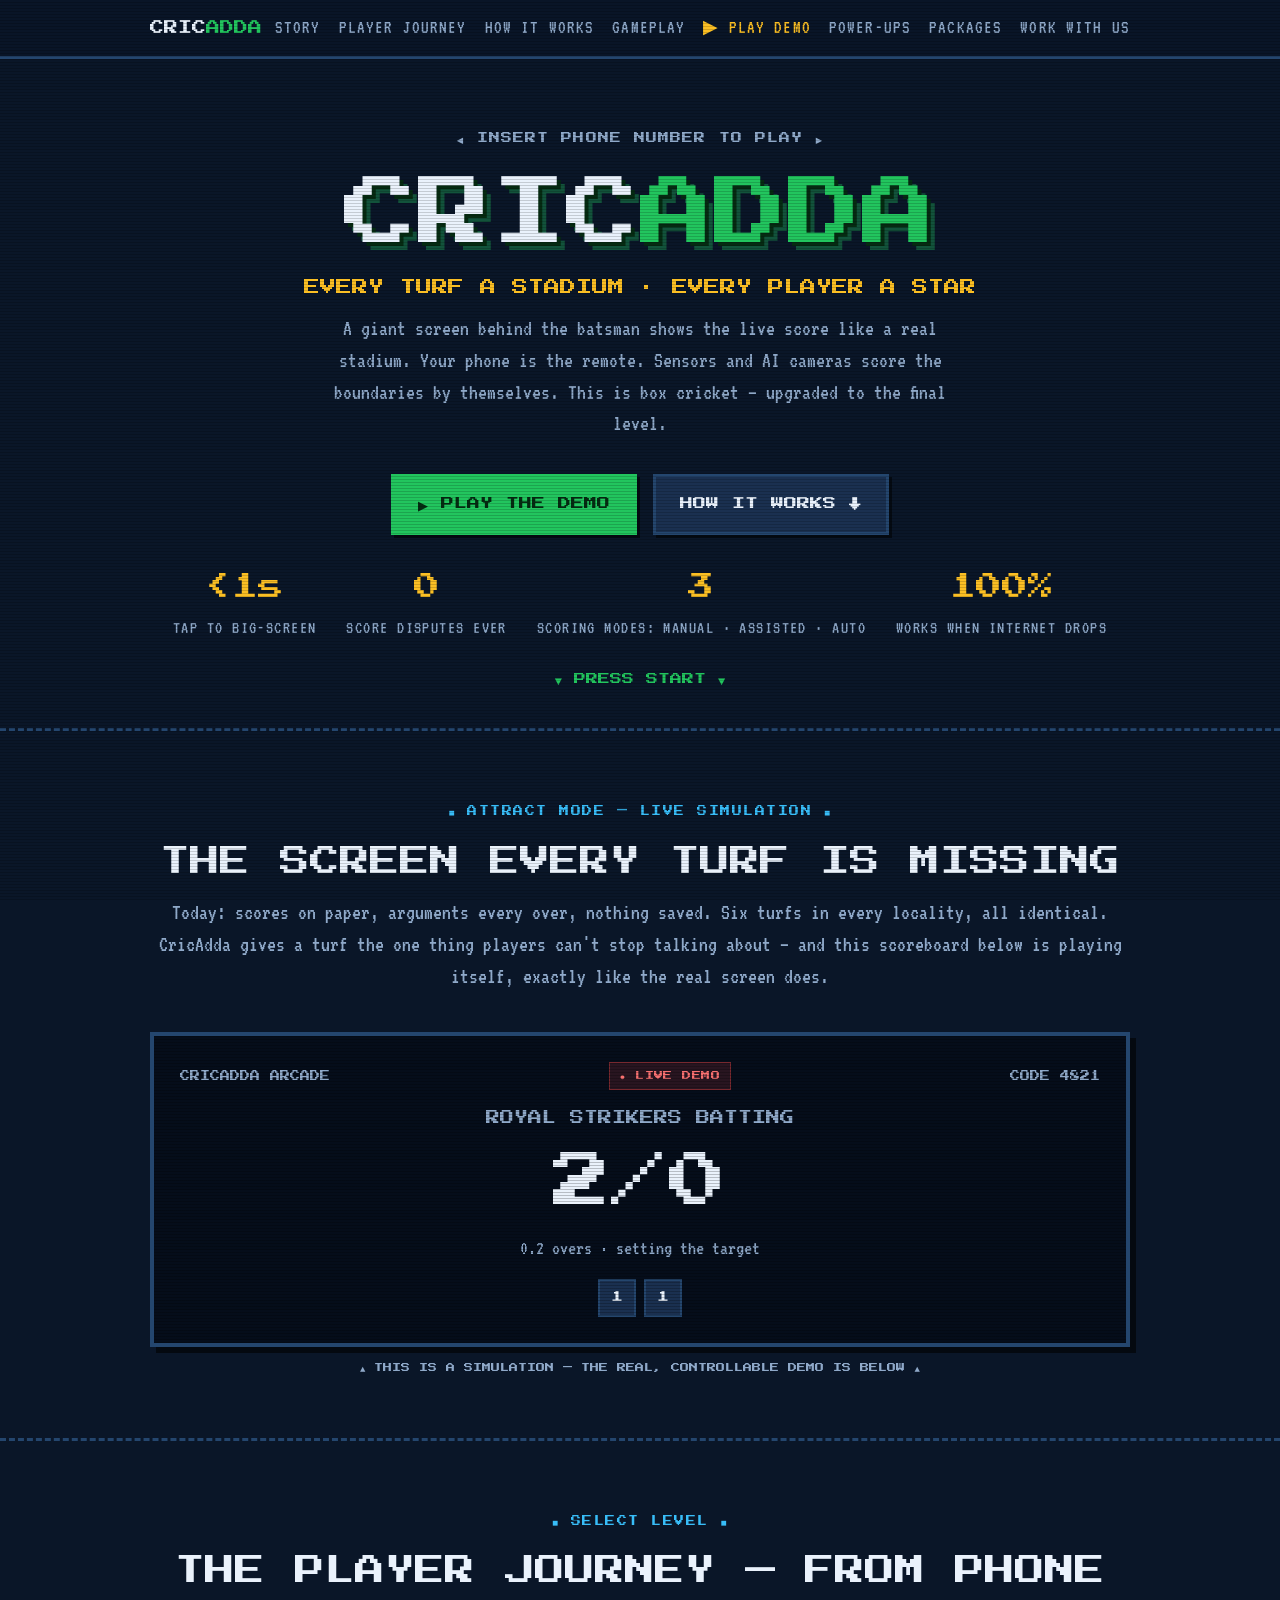
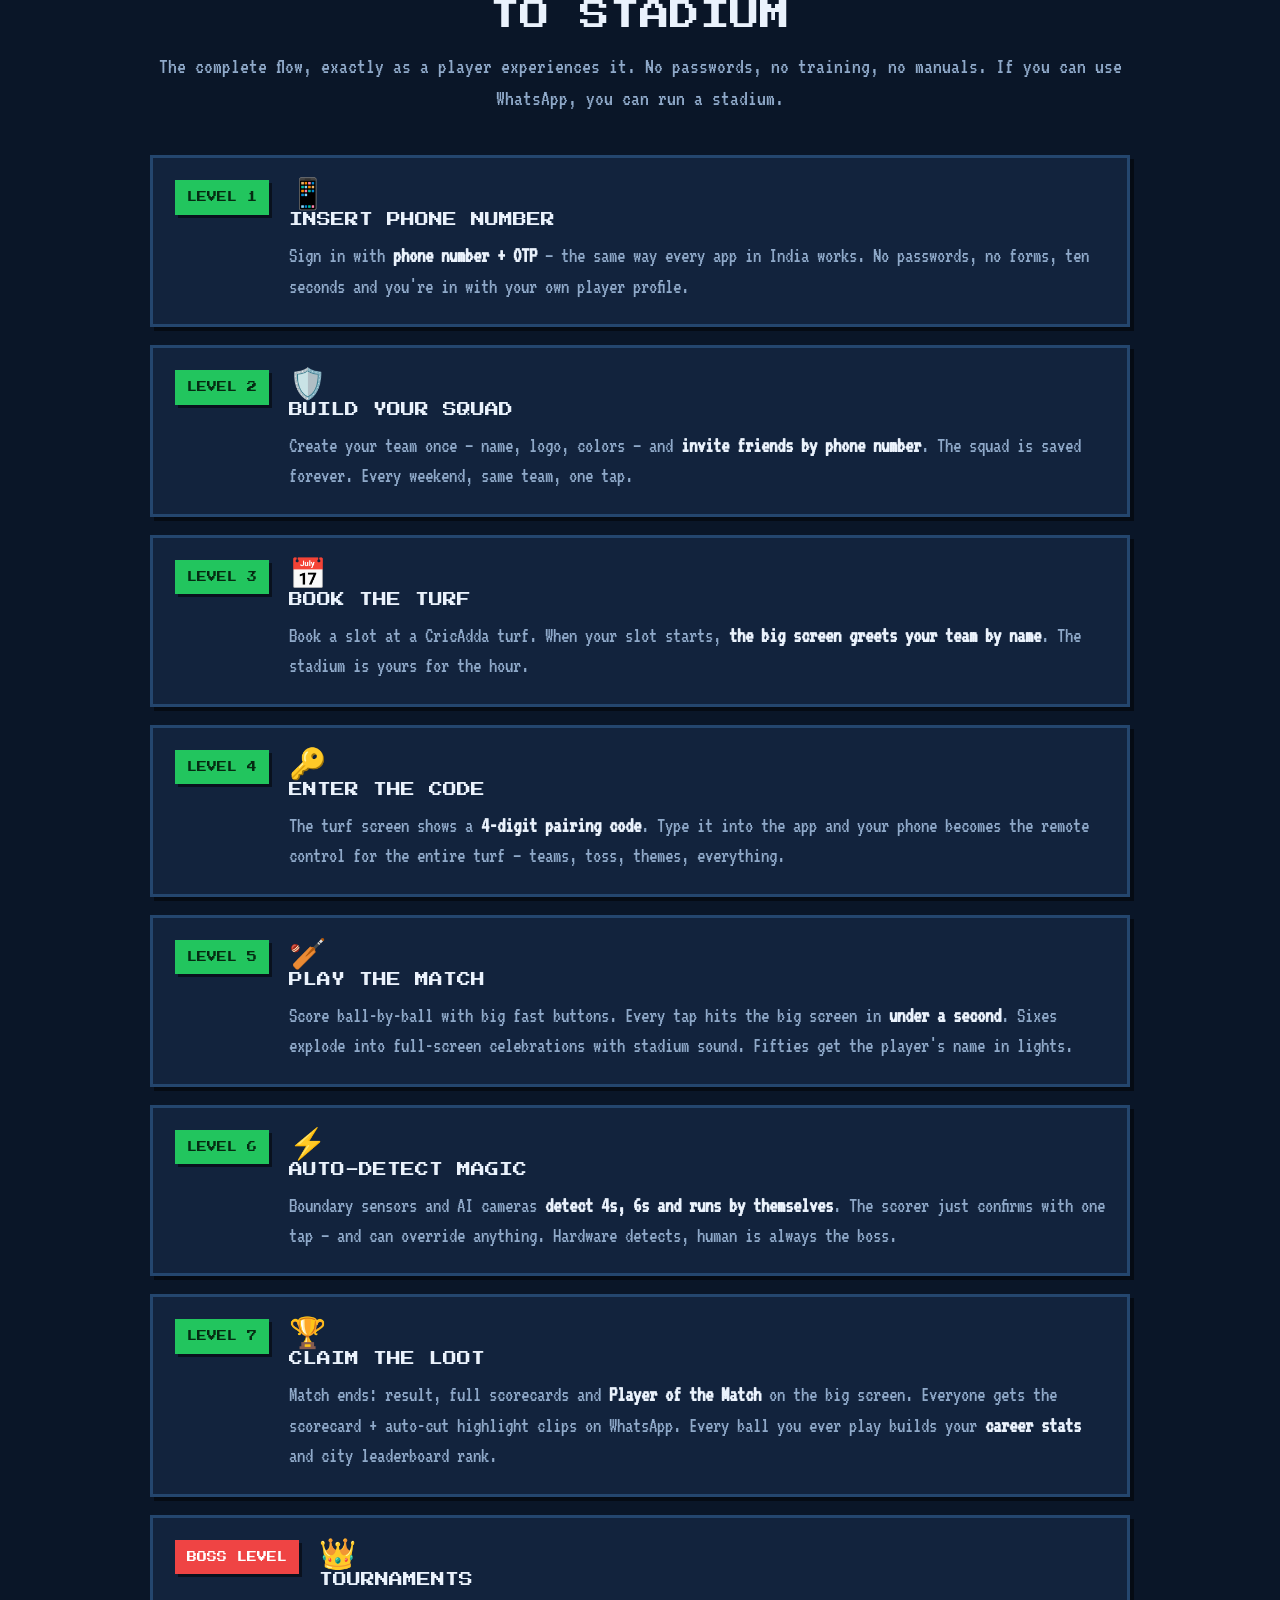
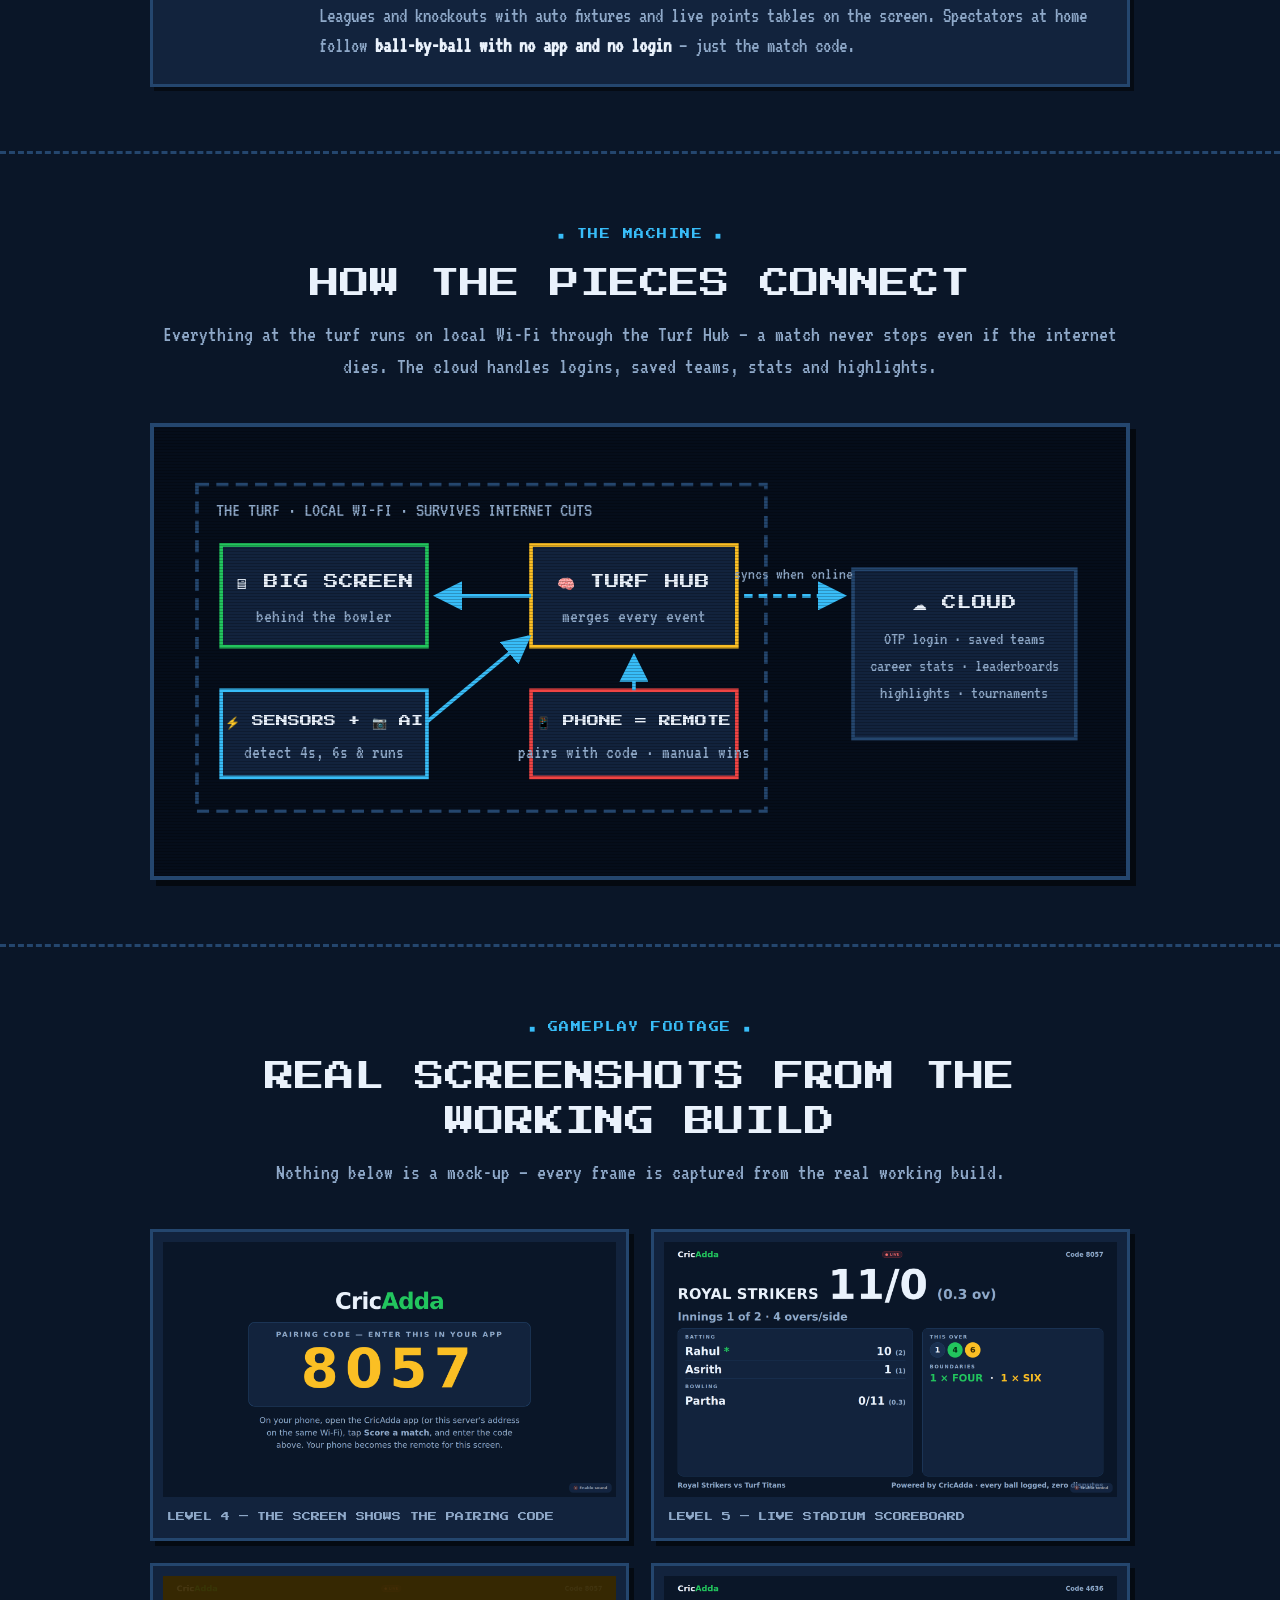
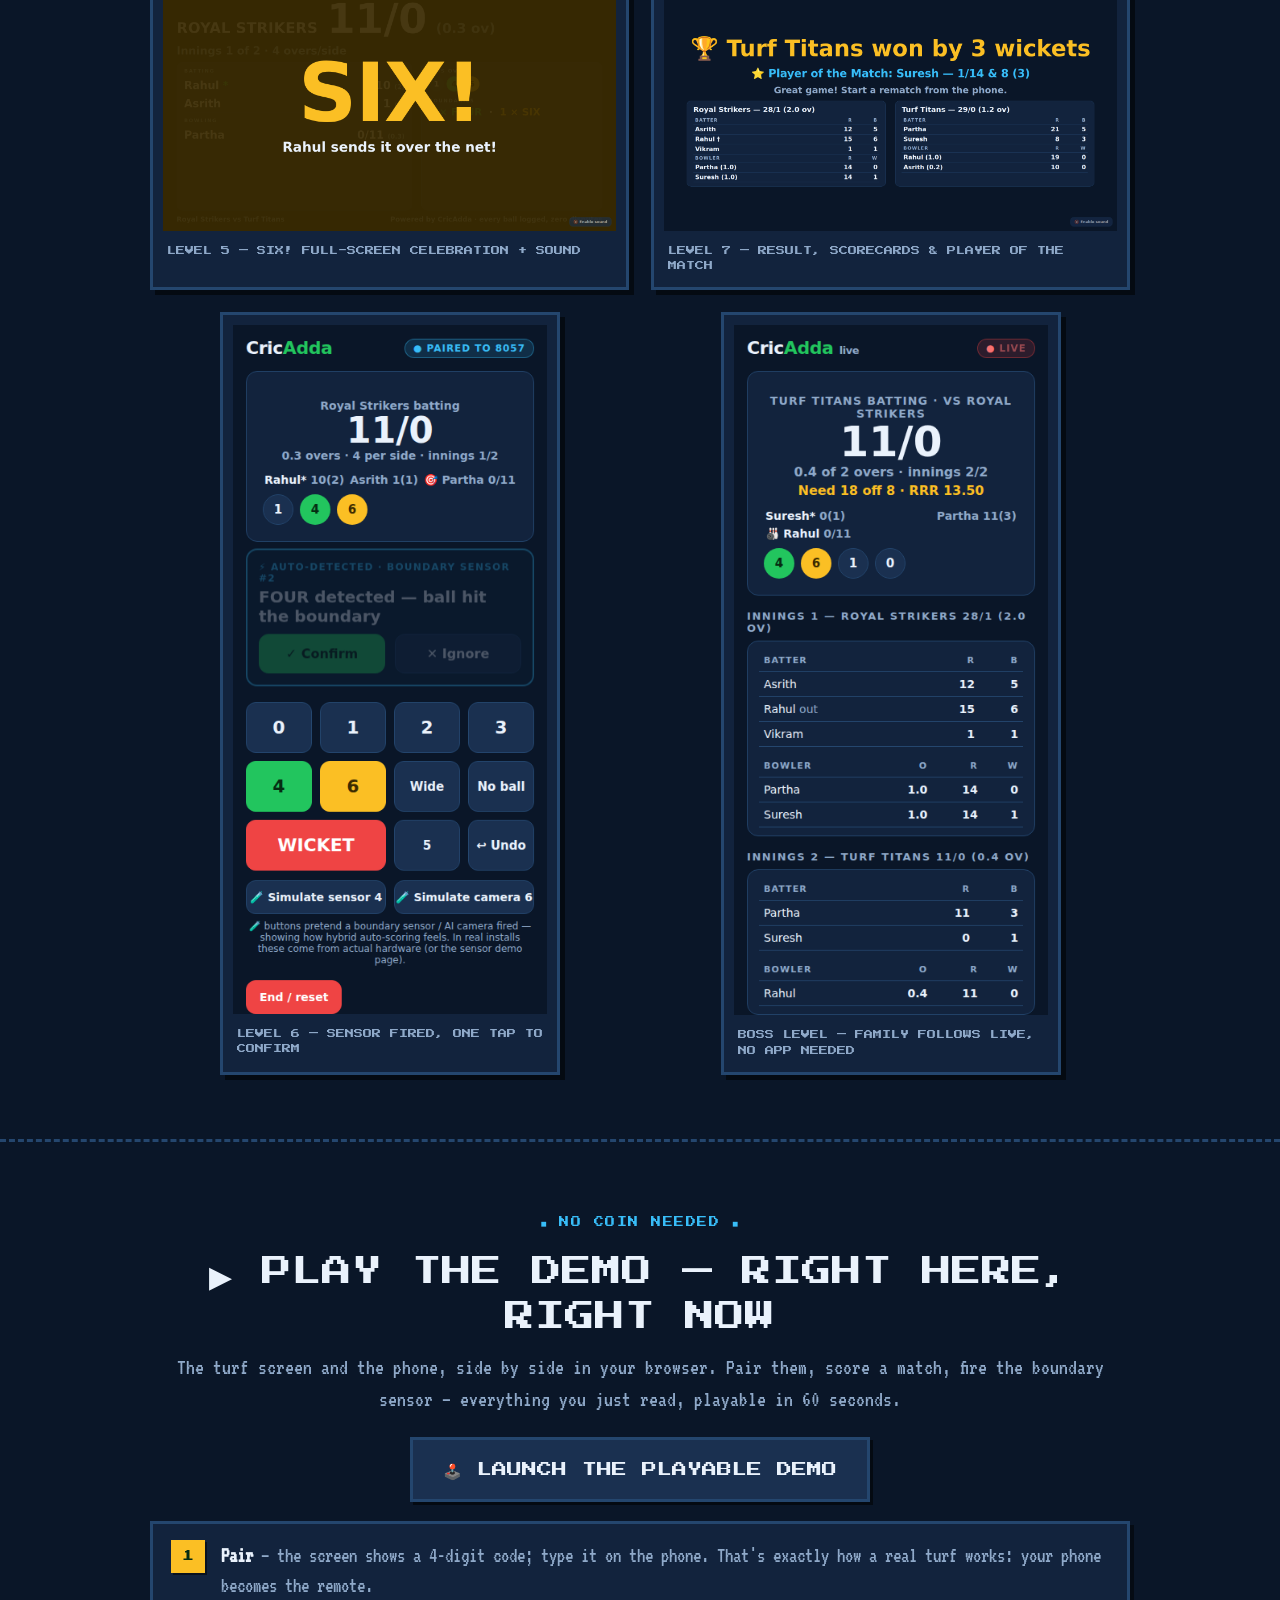
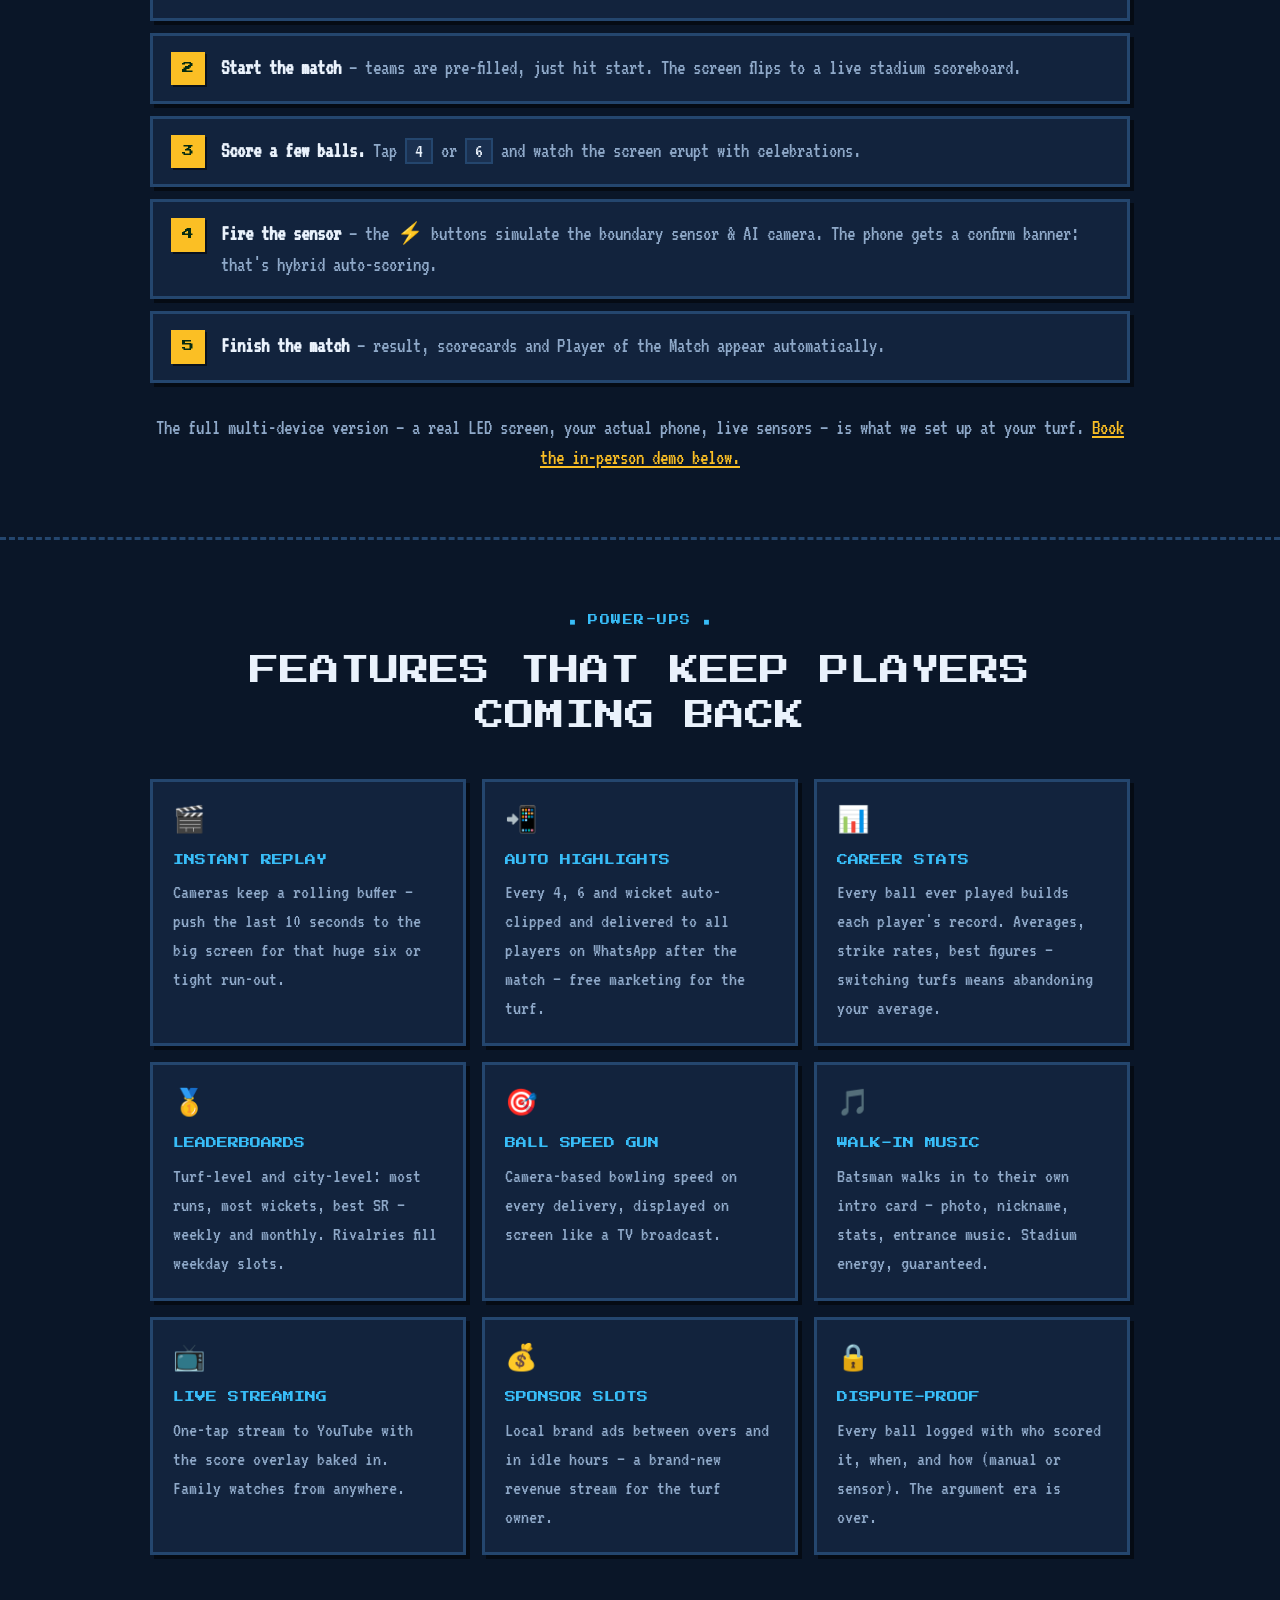
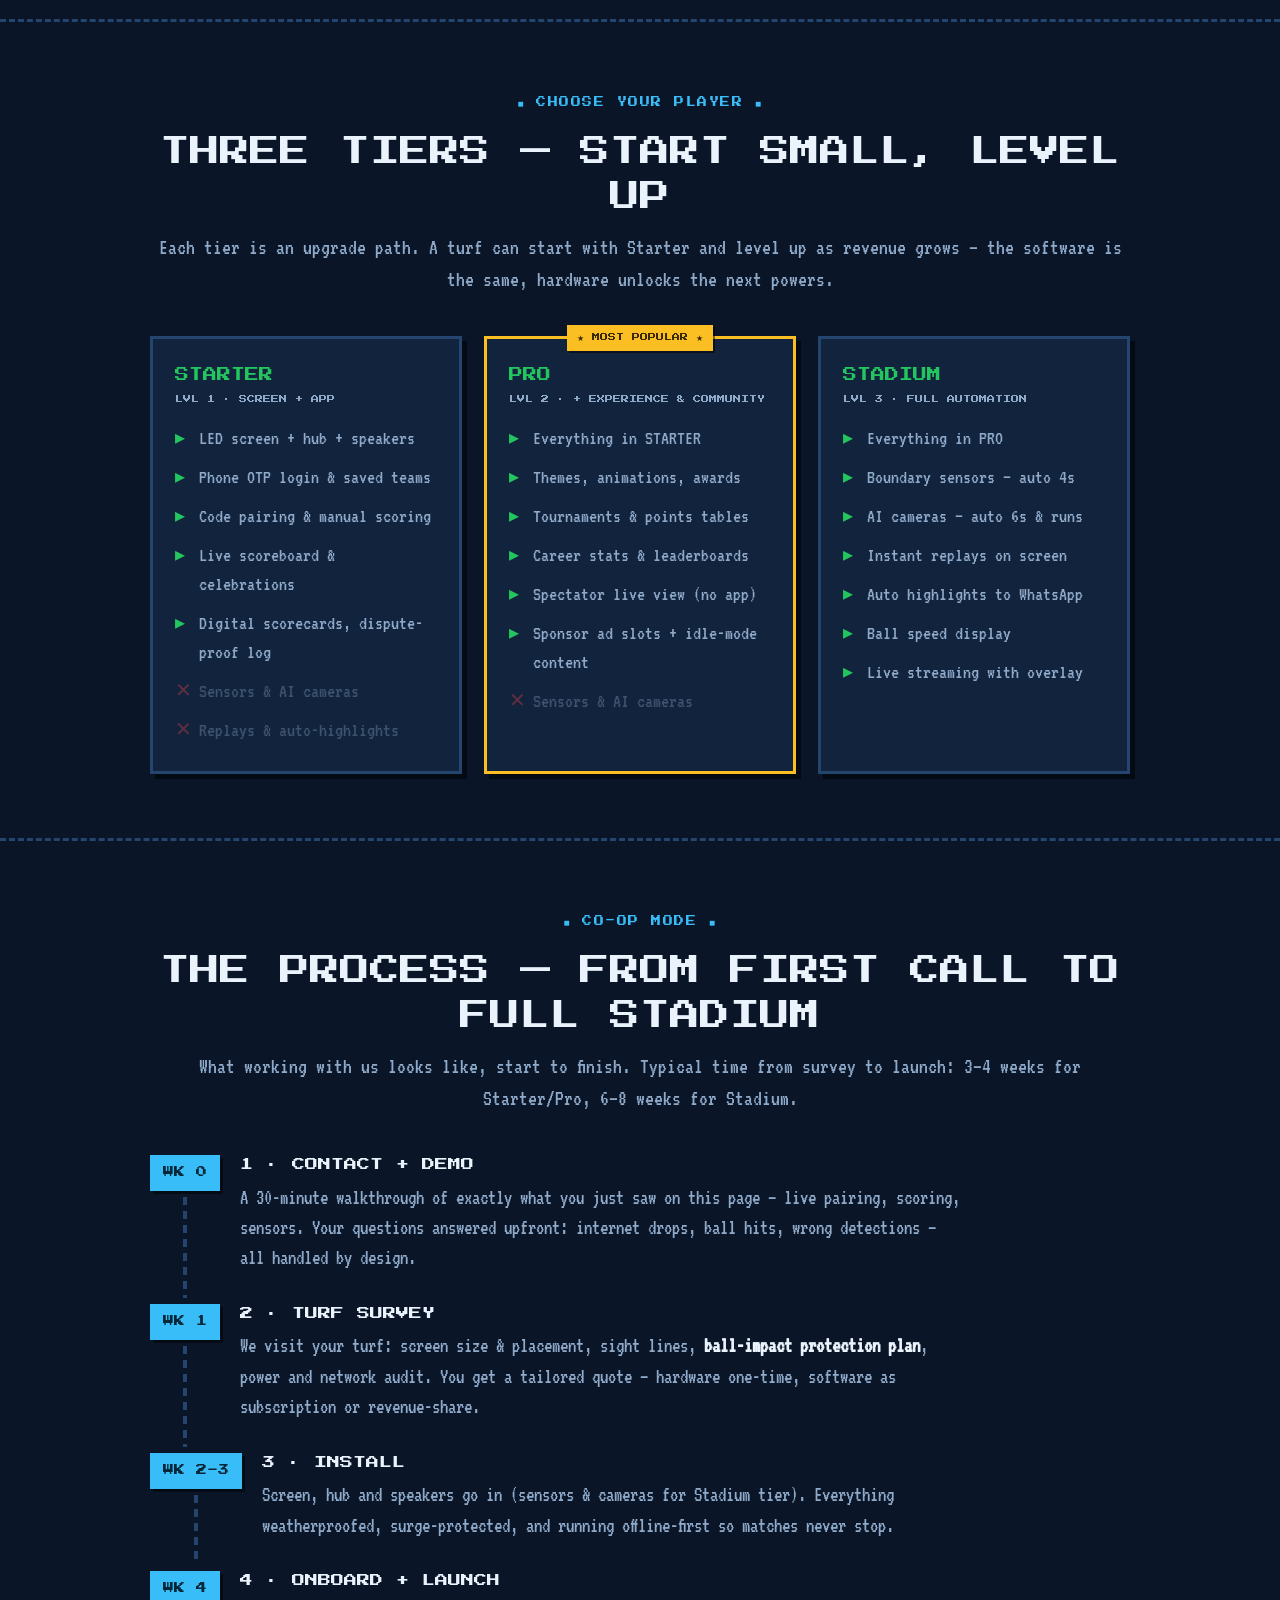
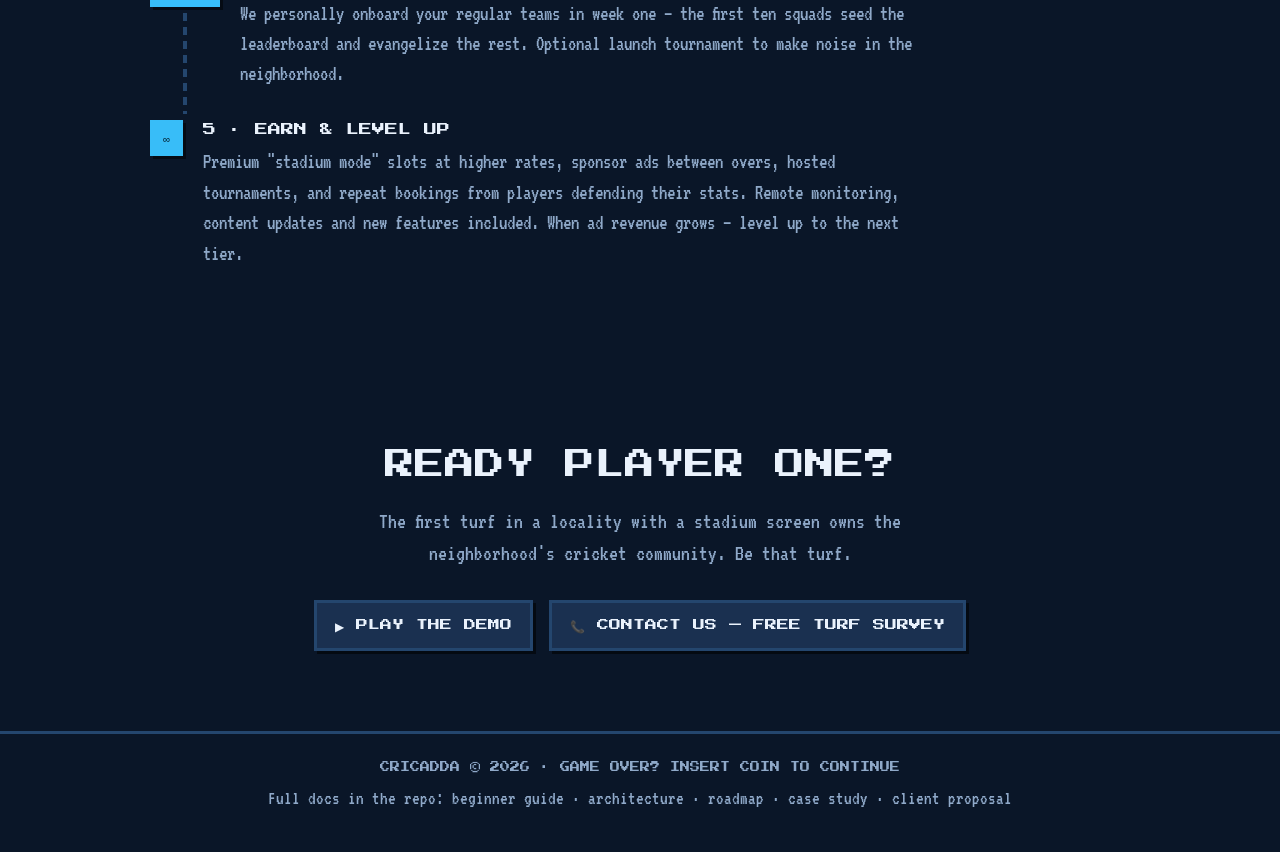
==== website/index.html @ ac989b38 "Add Vercel-ready static website with in-browser playable demo - website/ is a pure static site (no s" ====
<!DOCTYPE html>
<html lang="en">
<head>
<meta charset="utf-8">
<meta name="viewport" content="width=device-width, initial-scale=1">
<title>CricAdda — Every Turf a Stadium</title>
<link rel="stylesheet" href="style.css">
<style>
  html { scroll-behavior: smooth; }
  body { font-size: 21px; line-height: 1.45; }
  .wrap { max-width: 1020px; margin: 0 auto; padding: 0 20px; }

  /* ---------- nav ---------- */
  nav {
    position: sticky; top: 0; z-index: 90; background: rgba(10,22,40,0.96);
    border-bottom: 3px solid var(--line); padding: 14px 0;
  }
  nav .wrap { display: flex; align-items: center; justify-content: space-between; gap: 12px; flex-wrap: wrap; }
  .navlogo { font-family: 'Press Start 2P', monospace; font-size: 14px; color: var(--text); text-decoration: none; }
  .navlogo span { color: var(--green); }
  nav .links { display: flex; gap: 18px; flex-wrap: wrap; }
  nav .links a { font-family: 'VT323', monospace; font-size: 19px; color: var(--dim); text-decoration: none; text-transform: uppercase; letter-spacing: 0.06em; }
  nav .links a:hover { color: var(--green); }
  nav .links a.play { color: var(--gold); }

  /* ---------- hero ---------- */
  .hero { text-align: center; padding: 72px 0 40px; position: relative; overflow: hidden; }
  .hero .insert { font-family: 'Press Start 2P', monospace; font-size: 11px; color: var(--dim); letter-spacing: 0.1em; }
  .hero h1 {
    font-size: clamp(34px, 7.5vw, 74px); margin: 26px 0 6px; line-height: 1.15;
    color: var(--text);
    text-shadow: 4px 4px 0 #052b12, 8px 8px 0 rgba(34,197,94,0.35);
  }
  .hero h1 .g { color: var(--green); }
  .hero .tag { font-family: 'Press Start 2P', monospace; font-size: clamp(11px, 2vw, 16px); color: var(--gold); margin: 18px 0 8px; }
  .hero p.sub { color: var(--dim); max-width: 640px; margin: 14px auto 0; font-size: 22px; }
  .hero .cta-row { display: flex; gap: 16px; justify-content: center; margin-top: 34px; flex-wrap: wrap; }
  .hero .cta-row .btn { text-decoration: none; display: inline-block; font-size: 13px; padding: 18px 24px; }
  .hero .cta-row .btn.primary { background: var(--green); border-color: var(--green); color: #052b12; }
  .press { margin-top: 30px; font-family: 'Press Start 2P', monospace; font-size: 12px; color: var(--green); }

  /* ---------- sections ---------- */
  section { padding: 64px 0; border-top: 3px dashed var(--line); }
  .sec-head { text-align: center; margin-bottom: 40px; }
  .sec-head .kicker { font-family: 'Press Start 2P', monospace; font-size: 10px; color: var(--blue); letter-spacing: 0.15em; }
  .sec-head h2 { font-size: clamp(18px, 3.4vw, 30px); margin-top: 14px; }
  .sec-head p { color: var(--dim); margin-top: 12px; font-size: 22px; }

  /* ---------- attract mode (auto-playing scoreboard) ---------- */
  .arcade-frame {
    background: #050d1a; border: 4px solid var(--line); box-shadow: 6px 6px 0 rgba(0,0,0,0.6);
    padding: 26px; position: relative; overflow: hidden;
  }
  .arcade-frame::before {
    content: ''; position: absolute; inset: 0; pointer-events: none;
    background: repeating-linear-gradient(0deg, rgba(0,0,0,0.22) 0, rgba(0,0,0,0.22) 1px, transparent 1px, transparent 3px);
  }
  .am-top { display: flex; justify-content: space-between; align-items: center; font-family: 'Press Start 2P', monospace; font-size: 10px; color: var(--dim); }
  .am-score { text-align: center; margin: 18px 0 6px; }
  .am-team { font-family: 'Press Start 2P', monospace; font-size: clamp(10px, 2vw, 14px); color: var(--dim); }
  .am-runs { font-family: 'Press Start 2P', monospace; font-size: clamp(34px, 7vw, 58px); color: var(--text); margin-top: 12px; }
  .am-info { font-size: 20px; color: var(--dim); margin-top: 10px; }
  .am-balls { display: flex; gap: 8px; justify-content: center; margin-top: 16px; min-height: 38px; }
  .am-flash {
    position: absolute; inset: 0; display: none; align-items: center; justify-content: center;
    font-family: 'Press Start 2P', monospace; font-size: clamp(26px, 6vw, 52px); z-index: 5;
  }
  .am-flash.show { display: flex; animation: pop 0.3s ease; }
  @keyframes pop { from { transform: scale(0.7); } to { transform: scale(1); } }
  .am-flash.f4 { background: rgba(4,47,24,0.94); color: var(--green); }
  .am-flash.f6 { background: rgba(58,42,0,0.94); color: var(--gold); }
  .am-flash.fw { background: rgba(69,10,10,0.94); color: var(--red); }
  .demo-note { text-align: center; font-family: 'Press Start 2P', monospace; font-size: 9px; color: var(--dim); margin-top: 14px; }

  /* ---------- levels (player journey) ---------- */
  .levels { display: grid; gap: 18px; }
  .level { display: flex; gap: 20px; align-items: flex-start; background: var(--panel); border: 3px solid var(--line); box-shadow: 4px 4px 0 rgba(0,0,0,0.5); padding: 22px; }
  .level .lv { font-family: 'Press Start 2P', monospace; font-size: 10px; background: var(--green); color: #052b12; padding: 10px 12px; white-space: nowrap; box-shadow: 3px 3px 0 rgba(0,0,0,0.5); }
  .level.boss .lv { background: var(--red); color: #fff; }
  .level h3 { font-size: 14px; margin-bottom: 10px; }
  .level p { color: var(--dim); font-size: 21px; }
  .level p b { color: var(--text); }
  .level .em { font-size: 30px; line-height: 1; }

  /* ---------- flow diagram ---------- */
  .flowchart { overflow-x: auto; }
  svg text { font-family: 'VT323', monospace; }
  svg .pxt { font-family: 'Press Start 2P', monospace; }

  /* ---------- gallery ---------- */
  .shots { display: grid; grid-template-columns: 1fr; gap: 22px; }
  @media (min-width: 700px) { .shots { grid-template-columns: 1fr 1fr; } }
  .shot { background: var(--panel); border: 3px solid var(--line); box-shadow: 5px 5px 0 rgba(0,0,0,0.55); padding: 10px; }
  .shot img { width: 100%; display: block; image-rendering: auto; }
  .shot figcaption { font-family: 'Press Start 2P', monospace; font-size: 9px; color: var(--dim); padding: 12px 4px 4px; line-height: 1.7; }
  .shot.tall { max-width: 340px; margin: 0 auto; }

  /* ---------- demo cabinets ---------- */
  .cabinets { display: grid; grid-template-columns: 1fr; gap: 20px; }
  @media (min-width: 640px) { .cabinets { grid-template-columns: 1fr 1fr; } }
  @media (min-width: 960px) { .cabinets { grid-template-columns: repeat(4, 1fr); } }
  .cab { text-decoration: none; color: var(--text); background: var(--panel); border: 3px solid var(--line); box-shadow: 5px 5px 0 rgba(0,0,0,0.55); padding: 24px 18px; text-align: center; transition: border-color 0.15s, transform 0.08s; }
  .cab:hover { border-color: var(--green); transform: translate(-2px,-2px); }
  .cab .em { font-size: 40px; }
  .cab h3 { font-size: 12px; margin: 16px 0 10px; color: var(--gold); }
  .cab p { color: var(--dim); font-size: 19px; }
  .steps60 { margin-top: 34px; }
  .steps60 ol { list-style: none; counter-reset: n; display: grid; gap: 12px; }
  .steps60 li { counter-increment: n; display: flex; gap: 16px; align-items: baseline; background: var(--panel); border: 3px solid var(--line); padding: 16px 18px; box-shadow: 4px 4px 0 rgba(0,0,0,0.5); }
  .steps60 li::before { content: counter(n); font-family: 'Press Start 2P', monospace; font-size: 12px; color: #052b12; background: var(--gold); padding: 8px 11px; box-shadow: 2px 2px 0 rgba(0,0,0,0.5); }
  .steps60 li span { color: var(--dim); font-size: 21px; }
  .steps60 b, .steps60 code { color: var(--text); }
  code { font-family: 'VT323', monospace; background: var(--panel2); padding: 1px 8px; border: 2px solid var(--line); font-size: 20px; }

  /* ---------- power-ups ---------- */
  .powerups { display: grid; grid-template-columns: 1fr; gap: 16px; }
  @media (min-width: 620px) { .powerups { grid-template-columns: 1fr 1fr; } }
  @media (min-width: 920px) { .powerups { grid-template-columns: repeat(3, 1fr); } }
  .pu { background: var(--panel); border: 3px solid var(--line); box-shadow: 4px 4px 0 rgba(0,0,0,0.5); padding: 20px; }
  .pu .em { font-size: 26px; }
  .pu h3 { font-size: 11px; color: var(--blue); margin: 12px 0 8px; line-height: 1.7; }
  .pu p { color: var(--dim); font-size: 20px; }

  /* ---------- packages ---------- */
  .packs { display: grid; grid-template-columns: 1fr; gap: 22px; }
  @media (min-width: 860px) { .packs { grid-template-columns: repeat(3, 1fr); } }
  .pack { background: var(--panel); border: 3px solid var(--line); box-shadow: 5px 5px 0 rgba(0,0,0,0.55); padding: 26px 22px; position: relative; }
  .pack.hot { border-color: var(--gold); }
  .pack .flag { position: absolute; top: -14px; left: 50%; transform: translateX(-50%); background: var(--gold); color: #3a2a00; font-family: 'Press Start 2P', monospace; font-size: 8px; padding: 7px 10px; box-shadow: 2px 2px 0 rgba(0,0,0,0.5); white-space: nowrap; }
  .pack h3 { font-size: 14px; color: var(--green); }
  .pack .lvl { font-family: 'Press Start 2P', monospace; font-size: 8px; color: var(--dim); margin-top: 8px; }
  .pack ul { list-style: none; margin-top: 18px; display: grid; gap: 10px; }
  .pack li { color: var(--dim); font-size: 20px; padding-left: 24px; position: relative; }
  .pack li::before { content: '▸'; position: absolute; left: 0; color: var(--green); }
  .pack li.no { opacity: 0.35; } .pack li.no::before { content: '✕'; color: var(--red); }

  /* ---------- quest (business process) ---------- */
  .quest { display: grid; gap: 0; }
  .q-step { display: flex; gap: 20px; }
  .q-rail { display: flex; flex-direction: column; align-items: center; }
  .q-dot { font-family: 'Press Start 2P', monospace; font-size: 11px; background: var(--blue); color: #06283a; padding: 10px 13px; box-shadow: 3px 3px 0 rgba(0,0,0,0.5); white-space: nowrap; }
  .q-line { flex: 1; width: 4px; background: repeating-linear-gradient(180deg, var(--line) 0 8px, transparent 8px 14px); margin: 6px 0; min-height: 26px; }
  .q-body { padding-bottom: 30px; }
  .q-body h3 { font-size: 13px; margin-bottom: 8px; }
  .q-body p { color: var(--dim); font-size: 21px; max-width: 720px; }
  .q-body b { color: var(--text); }

  /* ---------- final CTA / footer ---------- */
  .final { text-align: center; padding: 80px 0; }
  .final h2 { font-size: clamp(18px, 3.6vw, 30px); }
  .final p { color: var(--dim); margin: 18px auto 30px; max-width: 620px; font-size: 22px; }
  footer { border-top: 3px solid var(--line); padding: 26px 0 40px; text-align: center; color: var(--dim); font-size: 19px; }
  footer .px { font-size: 10px; color: var(--dim); }
  .hiscore { display: flex; gap: 30px; justify-content: center; flex-wrap: wrap; margin-top: 34px; }
  .hs { text-align: center; }
  .hs .n { font-family: 'Press Start 2P', monospace; font-size: clamp(16px, 3vw, 26px); color: var(--gold); }
  .hs .l { font-family: 'VT323', monospace; font-size: 18px; color: var(--dim); text-transform: uppercase; letter-spacing: 0.08em; margin-top: 8px; }
</style>
</head>
<body class="crt">

<nav>
  <div class="wrap">
    <a class="navlogo" href="#top">CRIC<span>ADDA</span></a>
    <div class="links">
      <a href="#story">Story</a>
      <a href="#journey">Player Journey</a>
      <a href="#machine">How It Works</a>
      <a href="#gallery">Gameplay</a>
      <a href="#demo" class="play">▶ Play Demo</a>
      <a href="#powerups">Power-Ups</a>
      <a href="#packs">Packages</a>
      <a href="#quest">Work With Us</a>
    </div>
  </div>
</nav>

<!-- ================= HERO ================= -->
<header class="hero wrap" id="top">
  <div class="insert">◄ INSERT PHONE NUMBER TO PLAY ►</div>
  <h1>CRIC<span class="g">ADDA</span></h1>
  <div class="tag">EVERY TURF A STADIUM · EVERY PLAYER A STAR</div>
  <p class="sub">A giant screen behind the batsman shows the live score like a real stadium.
     Your phone is the remote. Sensors and AI cameras score the boundaries by themselves.
     This is box cricket — upgraded to the final level.</p>
  <div class="cta-row">
    <a class="btn primary" href="demo.html">▶ PLAY THE DEMO</a>
    <a class="btn" href="#journey">HOW IT WORKS ↓</a>
  </div>
  <div class="hiscore">
    <div class="hs"><div class="n">&lt;1s</div><div class="l">tap to big-screen</div></div>
    <div class="hs"><div class="n">0</div><div class="l">score disputes ever</div></div>
    <div class="hs"><div class="n">3</div><div class="l">scoring modes: manual · assisted · auto</div></div>
    <div class="hs"><div class="n">100%</div><div class="l">works when internet drops</div></div>
  </div>
  <div class="press blink">▼ PRESS START ▼</div>
</header>

<!-- ================= ATTRACT MODE ================= -->
<section id="story">
  <div class="wrap">
    <div class="sec-head">
      <span class="kicker">■ ATTRACT MODE — LIVE SIMULATION ■</span>
      <h2>THE SCREEN EVERY TURF IS MISSING</h2>
      <p>Today: scores on paper, arguments every over, nothing saved. Six turfs in every locality,
         all identical. CricAdda gives a turf the one thing players can't stop talking about —
         and this scoreboard below is playing itself, exactly like the real screen does.</p>
    </div>
    <div class="arcade-frame">
      <div class="am-top"><span>CRICADDA ARCADE</span><span class="badge live">● LIVE DEMO</span><span>CODE 4821</span></div>
      <div class="am-score">
        <div class="am-team" id="amTeam">ROYAL STRIKERS BATTING</div>
        <div class="am-runs" id="amRuns">0/0</div>
        <div class="am-info" id="amInfo">0.0 overs · target —</div>
      </div>
      <div class="am-balls" id="amBalls"></div>
      <div class="am-flash" id="amFlash"></div>
    </div>
    <div class="demo-note blink">▲ THIS IS A SIMULATION — THE REAL, CONTROLLABLE DEMO IS BELOW ▲</div>
  </div>
</section>

<!-- ================= PLAYER JOURNEY ================= -->
<section id="journey">
  <div class="wrap">
    <div class="sec-head">
      <span class="kicker">■ SELECT LEVEL ■</span>
      <h2>THE PLAYER JOURNEY — FROM PHONE TO STADIUM</h2>
      <p>The complete flow, exactly as a player experiences it. No passwords, no training, no manuals.
         If you can use WhatsApp, you can run a stadium.</p>
    </div>
    <div class="levels">
      <div class="level"><span class="lv">LEVEL 1</span><div><div class="em">📱</div>
        <h3>INSERT PHONE NUMBER</h3>
        <p>Sign in with <b>phone number + OTP</b> — the same way every app in India works. No passwords,
           no forms, ten seconds and you're in with your own player profile.</p></div></div>
      <div class="level"><span class="lv">LEVEL 2</span><div><div class="em">🛡️</div>
        <h3>BUILD YOUR SQUAD</h3>
        <p>Create your team once — name, logo, colors — and <b>invite friends by phone number</b>.
           The squad is saved forever. Every weekend, same team, one tap.</p></div></div>
      <div class="level"><span class="lv">LEVEL 3</span><div><div class="em">📅</div>
        <h3>BOOK THE TURF</h3>
        <p>Book a slot at a CricAdda turf. When your slot starts, <b>the big screen greets your team by name</b>.
           The stadium is yours for the hour.</p></div></div>
      <div class="level"><span class="lv">LEVEL 4</span><div><div class="em">🔑</div>
        <h3>ENTER THE CODE</h3>
        <p>The turf screen shows a <b>4-digit pairing code</b>. Type it into the app and your phone becomes
           the remote control for the entire turf — teams, toss, themes, everything.</p></div></div>
      <div class="level"><span class="lv">LEVEL 5</span><div><div class="em">🏏</div>
        <h3>PLAY THE MATCH</h3>
        <p>Score ball-by-ball with big fast buttons. Every tap hits the big screen in <b>under a second</b>.
           Sixes explode into full-screen celebrations with stadium sound. Fifties get the player's name in lights.</p></div></div>
      <div class="level"><span class="lv">LEVEL 6</span><div><div class="em">⚡</div>
        <h3>AUTO-DETECT MAGIC</h3>
        <p>Boundary sensors and AI cameras <b>detect 4s, 6s and runs by themselves</b>. The scorer just confirms
           with one tap — and can override anything. Hardware detects, human is always the boss.</p></div></div>
      <div class="level"><span class="lv">LEVEL 7</span><div><div class="em">🏆</div>
        <h3>CLAIM THE LOOT</h3>
        <p>Match ends: result, full scorecards and <b>Player of the Match</b> on the big screen. Everyone gets the
           scorecard + auto-cut highlight clips on WhatsApp. Every ball you ever play builds your <b>career stats</b>
           and city leaderboard rank.</p></div></div>
      <div class="level boss"><span class="lv">BOSS LEVEL</span><div><div class="em">👑</div>
        <h3>TOURNAMENTS</h3>
        <p>Leagues and knockouts with auto fixtures and live points tables on the screen. Spectators at home follow
           <b>ball-by-ball with no app and no login</b> — just the match code.</p></div></div>
    </div>
  </div>
</section>

<!-- ================= HOW THE MACHINE WORKS ================= -->
<section id="machine">
  <div class="wrap">
    <div class="sec-head">
      <span class="kicker">■ THE MACHINE ■</span>
      <h2>HOW THE PIECES CONNECT</h2>
      <p>Everything at the turf runs on local Wi-Fi through the Turf Hub — a match never stops
         even if the internet dies. The cloud handles logins, saved teams, stats and highlights.</p>
    </div>
    <div class="arcade-frame flowchart">
      <svg viewBox="0 0 760 320" width="100%" role="img" aria-label="System diagram">
        <defs><marker id="arr" markerWidth="8" markerHeight="8" refX="7" refY="4" orient="auto">
          <path d="M0,0 L8,4 L0,8 z" fill="#38bdf8"/></marker></defs>
        <rect x="14" y="26" width="470" height="270" fill="none" stroke="#24466e" stroke-width="3" stroke-dasharray="10 6"/>
        <text x="30" y="52" fill="#8fa9c9" font-size="17">THE TURF · LOCAL WI-FI · SURVIVES INTERNET CUTS</text>
        <rect x="34" y="76" width="170" height="84" fill="#12233d" stroke="#22c55e" stroke-width="3"/>
        <text x="119" y="112" fill="#eaf2fc" font-size="12" class="pxt" text-anchor="middle">🖥 BIG SCREEN</text>
        <text x="119" y="140" fill="#8fa9c9" font-size="16" text-anchor="middle">behind the bowler</text>
        <rect x="290" y="76" width="170" height="84" fill="#12233d" stroke="#fbbf24" stroke-width="3"/>
        <text x="375" y="112" fill="#eaf2fc" font-size="12" class="pxt" text-anchor="middle">🧠 TURF HUB</text>
        <text x="375" y="140" fill="#8fa9c9" font-size="16" text-anchor="middle">merges every event</text>
        <rect x="34" y="196" width="170" height="72" fill="#12233d" stroke="#38bdf8" stroke-width="3"/>
        <text x="119" y="226" fill="#eaf2fc" font-size="10" class="pxt" text-anchor="middle">⚡ SENSORS + 📷 AI</text>
        <text x="119" y="252" fill="#8fa9c9" font-size="16" text-anchor="middle">detect 4s, 6s &amp; runs</text>
        <rect x="290" y="196" width="170" height="72" fill="#12233d" stroke="#ef4444" stroke-width="3"/>
        <text x="375" y="226" fill="#eaf2fc" font-size="10" class="pxt" text-anchor="middle">📱 PHONE = REMOTE</text>
        <text x="375" y="252" fill="#8fa9c9" font-size="16" text-anchor="middle">pairs with code · manual wins</text>
        <rect x="556" y="96" width="184" height="140" fill="#12233d" stroke="#24466e" stroke-width="3"/>
        <text x="648" y="130" fill="#eaf2fc" font-size="12" class="pxt" text-anchor="middle">☁ CLOUD</text>
        <text x="648" y="158" fill="#8fa9c9" font-size="15" text-anchor="middle">OTP login · saved teams</text>
        <text x="648" y="180" fill="#8fa9c9" font-size="15" text-anchor="middle">career stats · leaderboards</text>
        <text x="648" y="202" fill="#8fa9c9" font-size="15" text-anchor="middle">highlights · tournaments</text>
        <line x1="290" y1="118" x2="212" y2="118" stroke="#38bdf8" stroke-width="3" marker-end="url(#arr)"/>
        <line x1="204" y1="222" x2="288" y2="152" stroke="#38bdf8" stroke-width="3" marker-end="url(#arr)"/>
        <line x1="375" y1="196" x2="375" y2="168" stroke="#38bdf8" stroke-width="3" marker-end="url(#arr)"/>
        <line x1="466" y1="118" x2="548" y2="118" stroke="#38bdf8" stroke-width="3" stroke-dasharray="7 5" marker-end="url(#arr)"/>
        <text x="507" y="104" fill="#8fa9c9" font-size="14" text-anchor="middle">syncs when online</text>
      </svg>
    </div>
  </div>
</section>

<!-- ================= GAMEPLAY FOOTAGE ================= -->
<section id="gallery">
  <div class="wrap">
    <div class="sec-head">
      <span class="kicker">■ GAMEPLAY FOOTAGE ■</span>
      <h2>REAL SCREENSHOTS FROM THE WORKING BUILD</h2>
      <p>Nothing below is a mock-up — every frame is captured from the real working build.</p>
    </div>
    <div class="shots">
      <figure class="shot"><img src="img/screen-pairing.png" alt="Turf screen showing pairing code"><figcaption>LEVEL 4 — THE SCREEN SHOWS THE PAIRING CODE</figcaption></figure>
      <figure class="shot"><img src="img/screen-live.png" alt="Live scoreboard"><figcaption>LEVEL 5 — LIVE STADIUM SCOREBOARD</figcaption></figure>
      <figure class="shot"><img src="img/screen-six.png" alt="Six celebration"><figcaption>LEVEL 5 — SIX! FULL-SCREEN CELEBRATION + SOUND</figcaption></figure>
      <figure class="shot"><img src="img/screen-result.png" alt="Result with scorecards"><figcaption>LEVEL 7 — RESULT, SCORECARDS &amp; PLAYER OF THE MATCH</figcaption></figure>
      <figure class="shot tall"><img src="img/phone-autodetect.png" alt="Auto-detect confirmation on phone"><figcaption>LEVEL 6 — SENSOR FIRED, ONE TAP TO CONFIRM</figcaption></figure>
      <figure class="shot tall"><img src="img/spectator-live.png" alt="Spectator live view"><figcaption>BOSS LEVEL — FAMILY FOLLOWS LIVE, NO APP NEEDED</figcaption></figure>
    </div>
  </div>
</section>

<!-- ================= PLAY THE DEMO ================= -->
<section id="demo">
  <div class="wrap">
    <div class="sec-head">
      <span class="kicker">■ NO COIN NEEDED ■</span>
      <h2>▶ PLAY THE DEMO — RIGHT HERE, RIGHT NOW</h2>
      <p>The turf screen and the phone, side by side in your browser. Pair them, score a match,
         fire the boundary sensor — everything you just read, playable in 60 seconds.</p>
    </div>
    <div style="text-align:center;margin-bottom:34px">
      <a class="btn primary" href="demo.html" style="text-decoration:none;font-size:15px;padding:22px 30px">🕹️ LAUNCH THE PLAYABLE DEMO</a>
    </div>
    <div class="steps60">
      <ol>
        <li><span><b>Pair</b> — the screen shows a 4-digit code; type it on the phone. That's exactly how a real turf works: your phone becomes the remote.</span></li>
        <li><span><b>Start the match</b> — teams are pre-filled, just hit start. The screen flips to a live stadium scoreboard.</span></li>
        <li><span><b>Score a few balls.</b> Tap <code>4</code> or <code>6</code> and watch the screen erupt with celebrations.</span></li>
        <li><span><b>Fire the sensor</b> — the ⚡ buttons simulate the boundary sensor &amp; AI camera. The phone gets a confirm banner: that's hybrid auto-scoring.</span></li>
        <li><span><b>Finish the match</b> — result, scorecards and Player of the Match appear automatically.</span></li>
      </ol>
    </div>
    <p style="text-align:center;color:var(--dim);margin-top:30px;font-size:21px">
      The full multi-device version — a real LED screen, your actual phone, live sensors — is what we
      set up at your turf. <a href="#quest" style="color:var(--gold)">Book the in-person demo below.</a>
    </p>
  </div>
</section>

<!-- ================= POWER-UPS ================= -->
<section id="powerups">
  <div class="wrap">
    <div class="sec-head">
      <span class="kicker">■ POWER-UPS ■</span>
      <h2>FEATURES THAT KEEP PLAYERS COMING BACK</h2>
    </div>
    <div class="powerups">
      <div class="pu"><div class="em">🎬</div><h3>INSTANT REPLAY</h3><p>Cameras keep a rolling buffer — push the last 10 seconds to the big screen for that huge six or tight run-out.</p></div>
      <div class="pu"><div class="em">📲</div><h3>AUTO HIGHLIGHTS</h3><p>Every 4, 6 and wicket auto-clipped and delivered to all players on WhatsApp after the match — free marketing for the turf.</p></div>
      <div class="pu"><div class="em">📊</div><h3>CAREER STATS</h3><p>Every ball ever played builds each player's record. Averages, strike rates, best figures — switching turfs means abandoning your average.</p></div>
      <div class="pu"><div class="em">🥇</div><h3>LEADERBOARDS</h3><p>Turf-level and city-level: most runs, most wickets, best SR — weekly and monthly. Rivalries fill weekday slots.</p></div>
      <div class="pu"><div class="em">🎯</div><h3>BALL SPEED GUN</h3><p>Camera-based bowling speed on every delivery, displayed on screen like a TV broadcast.</p></div>
      <div class="pu"><div class="em">🎵</div><h3>WALK-IN MUSIC</h3><p>Batsman walks in to their own intro card — photo, nickname, stats, entrance music. Stadium energy, guaranteed.</p></div>
      <div class="pu"><div class="em">📺</div><h3>LIVE STREAMING</h3><p>One-tap stream to YouTube with the score overlay baked in. Family watches from anywhere.</p></div>
      <div class="pu"><div class="em">💰</div><h3>SPONSOR SLOTS</h3><p>Local brand ads between overs and in idle hours — a brand-new revenue stream for the turf owner.</p></div>
      <div class="pu"><div class="em">🔒</div><h3>DISPUTE-PROOF</h3><p>Every ball logged with who scored it, when, and how (manual or sensor). The argument era is over.</p></div>
    </div>
  </div>
</section>

<!-- ================= PACKAGES ================= -->
<section id="packs">
  <div class="wrap">
    <div class="sec-head">
      <span class="kicker">■ CHOOSE YOUR PLAYER ■</span>
      <h2>THREE TIERS — START SMALL, LEVEL UP</h2>
      <p>Each tier is an upgrade path. A turf can start with Starter and level up as revenue grows —
         the software is the same, hardware unlocks the next powers.</p>
    </div>
    <div class="packs">
      <div class="pack">
        <h3>STARTER</h3><div class="lvl">LVL 1 · SCREEN + APP</div>
        <ul>
          <li>LED screen + hub + speakers</li>
          <li>Phone OTP login &amp; saved teams</li>
          <li>Code pairing &amp; manual scoring</li>
          <li>Live scoreboard &amp; celebrations</li>
          <li>Digital scorecards, dispute-proof log</li>
          <li class="no">Sensors &amp; AI cameras</li>
          <li class="no">Replays &amp; auto-highlights</li>
        </ul>
      </div>
      <div class="pack hot">
        <div class="flag">★ MOST POPULAR ★</div>
        <h3>PRO</h3><div class="lvl">LVL 2 · + EXPERIENCE &amp; COMMUNITY</div>
        <ul>
          <li>Everything in STARTER</li>
          <li>Themes, animations, awards</li>
          <li>Tournaments &amp; points tables</li>
          <li>Career stats &amp; leaderboards</li>
          <li>Spectator live view (no app)</li>
          <li>Sponsor ad slots + idle-mode content</li>
          <li class="no">Sensors &amp; AI cameras</li>
        </ul>
      </div>
      <div class="pack">
        <h3>STADIUM</h3><div class="lvl">LVL 3 · FULL AUTOMATION</div>
        <ul>
          <li>Everything in PRO</li>
          <li>Boundary sensors — auto 4s</li>
          <li>AI cameras — auto 6s &amp; runs</li>
          <li>Instant replays on screen</li>
          <li>Auto highlights to WhatsApp</li>
          <li>Ball speed display</li>
          <li>Live streaming with overlay</li>
        </ul>
      </div>
    </div>
  </div>
</section>

<!-- ================= THE QUEST (business process) ================= -->
<section id="quest">
  <div class="wrap">
    <div class="sec-head">
      <span class="kicker">■ CO-OP MODE ■</span>
      <h2>THE PROCESS — FROM FIRST CALL TO FULL STADIUM</h2>
      <p>What working with us looks like, start to finish. Typical time from survey to launch:
         3–4 weeks for Starter/Pro, 6–8 weeks for Stadium.</p>
    </div>
    <div class="quest">
      <div class="q-step"><div class="q-rail"><div class="q-dot">WK 0</div><div class="q-line"></div></div>
        <div class="q-body"><h3>1 · CONTACT + DEMO</h3><p>A 30-minute walkthrough of exactly what you just saw on this page — live pairing, scoring, sensors. Your questions answered upfront: internet drops, ball hits, wrong detections — all handled by design.</p></div></div>
      <div class="q-step"><div class="q-rail"><div class="q-dot">WK 1</div><div class="q-line"></div></div>
        <div class="q-body"><h3>2 · TURF SURVEY</h3><p>We visit your turf: screen size &amp; placement, sight lines, <b>ball-impact protection plan</b>, power and network audit. You get a tailored quote — hardware one-time, software as subscription or revenue-share.</p></div></div>
      <div class="q-step"><div class="q-rail"><div class="q-dot">WK 2-3</div><div class="q-line"></div></div>
        <div class="q-body"><h3>3 · INSTALL</h3><p>Screen, hub and speakers go in (sensors &amp; cameras for Stadium tier). Everything weatherproofed, surge-protected, and running offline-first so matches never stop.</p></div></div>
      <div class="q-step"><div class="q-rail"><div class="q-dot">WK 4</div><div class="q-line"></div></div>
        <div class="q-body"><h3>4 · ONBOARD + LAUNCH</h3><p>We personally onboard your regular teams in week one — the first ten squads seed the leaderboard and evangelize the rest. Optional launch tournament to make noise in the neighborhood.</p></div></div>
      <div class="q-step"><div class="q-rail"><div class="q-dot">∞</div></div>
        <div class="q-body"><h3>5 · EARN &amp; LEVEL UP</h3><p>Premium "stadium mode" slots at higher rates, sponsor ads between overs, hosted tournaments, and repeat bookings from players defending their stats. Remote monitoring, content updates and new features included. When ad revenue grows — level up to the next tier.</p></div></div>
    </div>
  </div>
</section>

<!-- ================= FINAL CTA ================= -->
<div class="final wrap">
  <h2>READY PLAYER ONE?</h2>
  <p>The first turf in a locality with a stadium screen owns the neighborhood's cricket community.
     Be that turf.</p>
  <div class="cta-row" style="display:flex;gap:16px;justify-content:center;flex-wrap:wrap">
    <a class="btn primary" href="demo.html" style="text-decoration:none">▶ PLAY THE DEMO</a>
    <a class="btn gold" href="mailto:hello@cricadda.example?subject=CricAdda%20for%20my%20turf" style="text-decoration:none">📞 CONTACT US — FREE TURF SURVEY</a>
  </div>
</div>

<footer>
  <div class="px">CRICADDA © 2026 · GAME OVER? INSERT COIN TO CONTINUE</div>
  <div style="margin-top:10px">Full docs in the repo: beginner guide · architecture · roadmap · case study · client proposal</div>
</footer>

<script>
// ---------------- attract mode: self-playing scoreboard ----------------
(() => {
  const teams = [['ROYAL STRIKERS', 'TURF TITANS'], ['GULLY GLADIATORS', 'NIGHT RIDERS']];
  let pair = 0, innings = 0, runs = 0, wkts = 0, balls = 0, target = null, over = [];
  const OVERS = 2;
  const $ = (id) => document.getElementById(id);

  function flash(cls, txt) {
    const f = $('amFlash');
    f.className = 'am-flash show ' + cls;
    f.textContent = txt;
    setTimeout(() => { f.className = 'am-flash'; }, 1000);
  }
  function chip(d) {
    const cls = d === 'W' ? 'bw' : d === '4' ? 'b4' : d === '6' ? 'b6' : '';
    return `<span class="ball-chip ${cls}">${d}</span>`;
  }
  function reset(newPair) {
    if (newPair) pair = (pair + 1) % teams.length;
    innings = 0; runs = 0; wkts = 0; balls = 0; target = null; over = [];
  }
  function tick() {
    const outcomes = [0, 1, 1, 2, 4, 6, 0, 1, 'W', 4, 2, 6];
    const o = outcomes[Math.floor(Math.random() * outcomes.length)];
    balls++;
    if (o === 'W') { wkts++; over.push('W'); flash('fw', 'OUT!'); }
    else { runs += o; over.push(String(o)); if (o === 4) flash('f4', 'FOUR!'); if (o === 6) flash('f6', 'SIX!'); }
    if (over.length > 6) over = over.slice(-6);

    const done = balls >= OVERS * 6 || wkts >= 5 || (target && runs >= target);
    $('amTeam').textContent = teams[pair][innings] + ' BATTING';
    $('amRuns').textContent = `${runs}/${wkts}`;
    $('amInfo').textContent = `${Math.floor(balls / 6)}.${balls % 6} overs · ` + (target ? `need ${Math.max(0, target - runs)} to win` : `setting the target`);
    $('amBalls').innerHTML = over.map(chip).join('');

    if (done) {
      if (innings === 0) { innings = 1; target = runs + 1; runs = 0; wkts = 0; balls = 0; over = []; }
      else { flash(runs >= target ? 'f6' : 'f4', runs >= target ? 'CHASED!' : 'DEFENDED!'); setTimeout(() => reset(true), 1100); }
    }
  }
  setInterval(tick, 1400);
})();
</script>
</body>
</html>
---- website/style.css ----
/* CricAdda prototype — shared styles (retro arcade edition) */
@font-face {
  font-family: 'Press Start 2P';
  src: url('fonts/press-start-2p.woff2') format('woff2');
  font-display: swap;
}
@font-face {
  font-family: 'VT323';
  src: url('fonts/vt323.woff2') format('woff2');
  font-display: swap;
}
* { margin: 0; padding: 0; box-sizing: border-box; }
:root {
  --bg: #0a1628;
  --panel: #12233d;
  --panel2: #1a3050;
  --line: #24466e;
  --text: #eaf2fc;
  --dim: #8fa9c9;
  --green: #22c55e;
  --gold: #fbbf24;
  --red: #ef4444;
  --blue: #38bdf8;
  --radius: 14px;
}
html, body { height: 100%; }
body {
  background: var(--bg);
  color: var(--text);
  font-family: 'VT323', 'Courier New', monospace;
  font-size: 20px;
  -webkit-font-smoothing: none;
}
h1, h2, h3 { font-family: 'Press Start 2P', monospace; font-weight: 400; letter-spacing: 0; line-height: 1.5; }
.px { font-family: 'Press Start 2P', monospace; font-weight: 400; }
.crt { position: relative; }
.crt::after {
  content: ''; position: fixed; inset: 0; pointer-events: none; z-index: 999;
  background: repeating-linear-gradient(0deg, rgba(0,0,0,0.16) 0px, rgba(0,0,0,0.16) 1px, transparent 1px, transparent 3px);
}
@keyframes blink { 50% { opacity: 0; } }
.blink { animation: blink 1.1s steps(1) infinite; }
.pixel-border {
  border: 3px solid var(--line);
  border-radius: 0;
  box-shadow: 0 0 0 3px var(--bg), 4px 4px 0 3px rgba(0,0,0,0.55);
}
.dim { color: var(--dim); }
.gold { color: var(--gold); }
.green { color: var(--green); }
.card {
  background: var(--panel);
  border: 3px solid var(--line);
  border-radius: 0;
  padding: 20px;
  box-shadow: 4px 4px 0 rgba(0,0,0,0.5);
}
button, .btn {
  font-family: 'Press Start 2P', monospace;
  font-size: 12px;
  border: 3px solid var(--line);
  background: var(--panel2);
  color: var(--text);
  border-radius: 0;
  padding: 14px 18px;
  cursor: pointer;
  transition: transform 0.05s ease, background 0.15s ease;
  touch-action: manipulation;
  user-select: none;
  box-shadow: 3px 3px 0 rgba(0,0,0,0.55);
  image-rendering: pixelated;
}
button:active { transform: translate(3px, 3px); box-shadow: none; }
button.primary { background: var(--green); border-color: var(--green); color: #052b12; }
button.danger { background: var(--red); border-color: var(--red); color: #fff; }
button.gold { background: var(--gold); border-color: var(--gold); color: #3a2a00; }
input, select, textarea {
  font-family: 'VT323', monospace;
  font-size: 20px;
  width: 100%;
  background: var(--bg);
  border: 3px solid var(--line);
  color: var(--text);
  border-radius: 0;
  padding: 12px 14px;
}
input:focus, textarea:focus { outline: 3px solid var(--blue); border-color: transparent; }
label { display: block; font-family: 'Press Start 2P', monospace; font-size: 10px; color: var(--dim); margin: 16px 0 8px; text-transform: uppercase; letter-spacing: 0.04em; }
.row { display: flex; gap: 12px; }
.row > * { flex: 1; }
.badge {
  display: inline-block; font-family: 'Press Start 2P', monospace; font-size: 9px; letter-spacing: 0.05em;
  padding: 6px 10px; border-radius: 0; text-transform: uppercase;
}
.badge.live { background: rgba(239,68,68,0.15); color: #f87171; border: 1px solid rgba(239,68,68,0.4); }
.badge.auto { background: rgba(56,189,248,0.15); color: var(--blue); border: 1px solid rgba(56,189,248,0.4); }

/* ball chips (this over) */
.balls { display: flex; gap: 8px; flex-wrap: wrap; }
.ball-chip {
  min-width: 38px; height: 38px; padding: 0 6px; border-radius: 0;
  display: inline-flex; align-items: center; justify-content: center;
  font-family: 'Press Start 2P', monospace; font-size: 12px;
  background: var(--panel2); border: 2px solid var(--line);
}
.ball-chip.b4 { background: var(--green); color: #052b12; border-color: var(--green); }
.ball-chip.b6 { background: var(--gold); color: #3a2a00; border-color: var(--gold); }
.ball-chip.bw { background: var(--red); color: #fff; border-color: var(--red); }
.ball-chip.sensor { box-shadow: 0 0 0 3px var(--blue); }

/* toast */
.toast {
  position: fixed; left: 50%; bottom: 24px; transform: translateX(-50%);
  background: var(--panel2); border: 3px solid var(--line); border-radius: 0;
  padding: 12px 20px; font-family: 'VT323', monospace; font-size: 20px; opacity: 0; pointer-events: none;
  transition: opacity 0.25s; z-index: 100;
}
.toast.show { opacity: 1; }
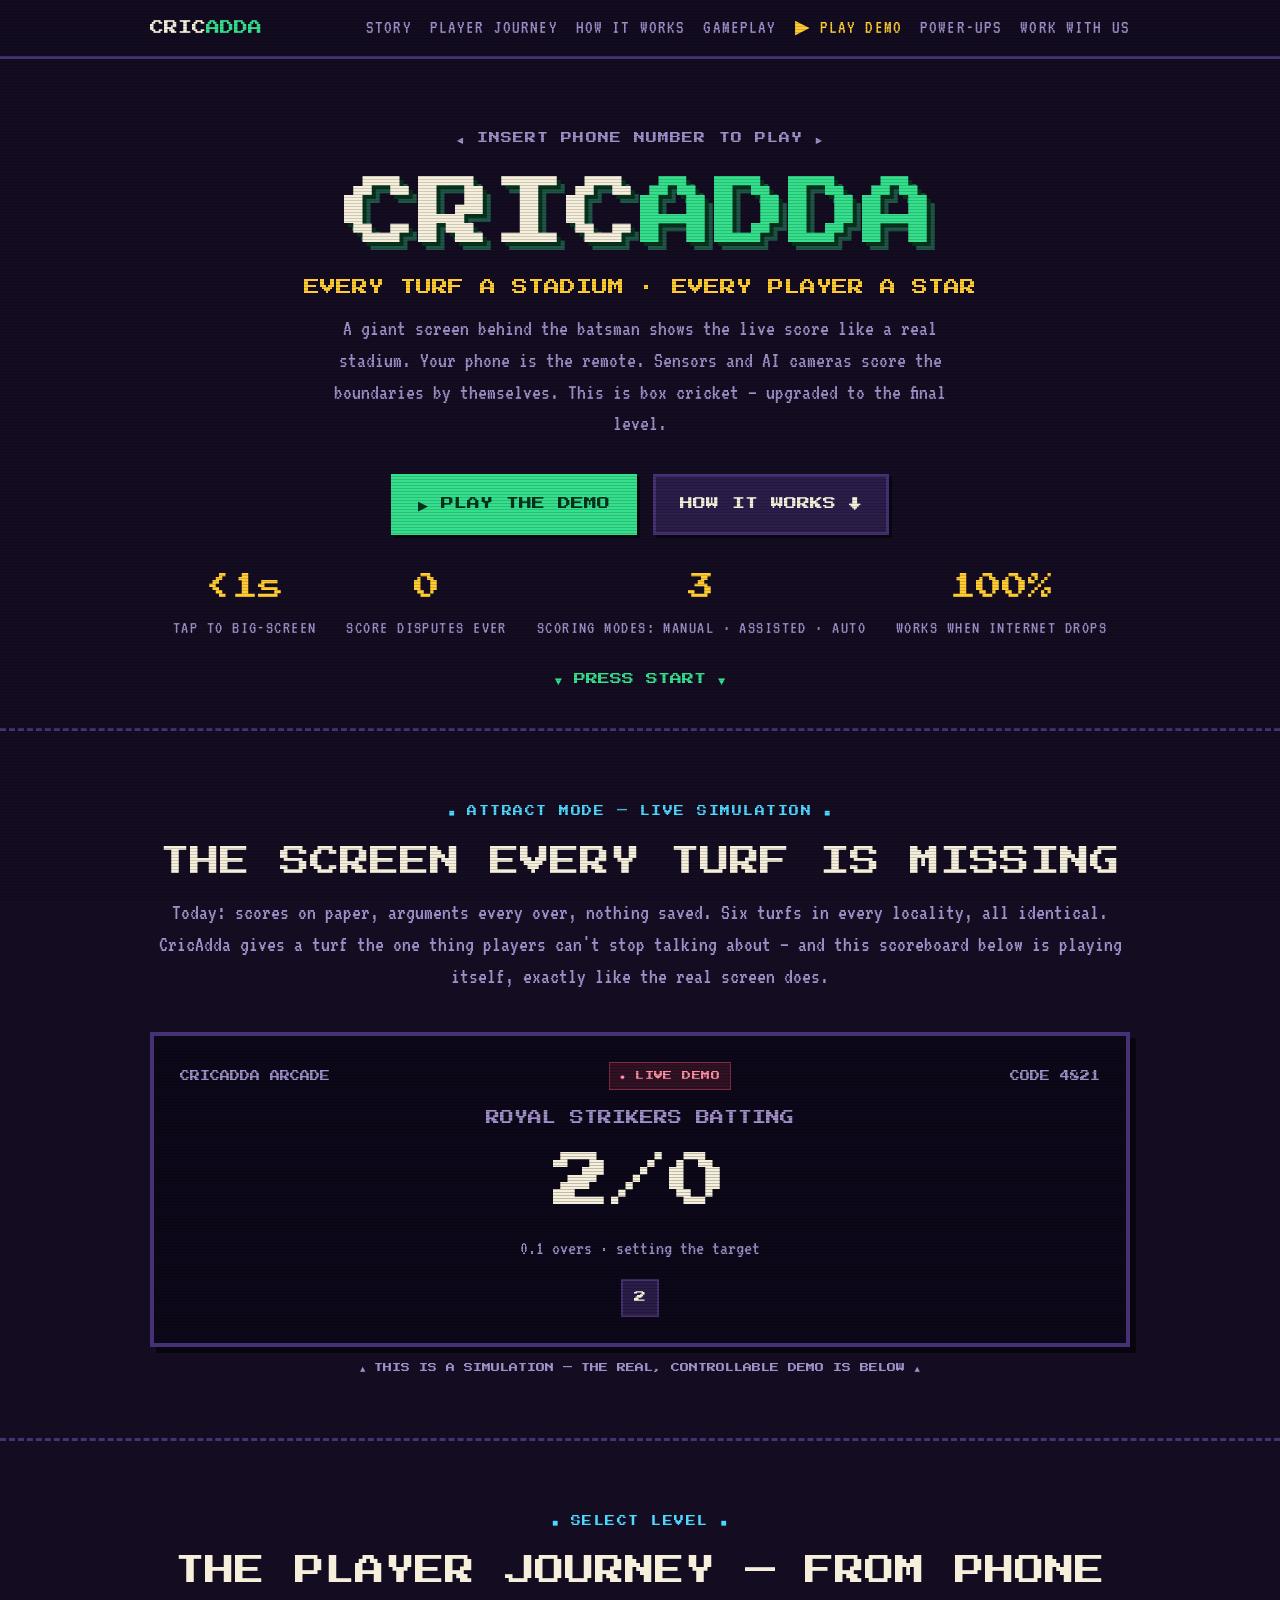
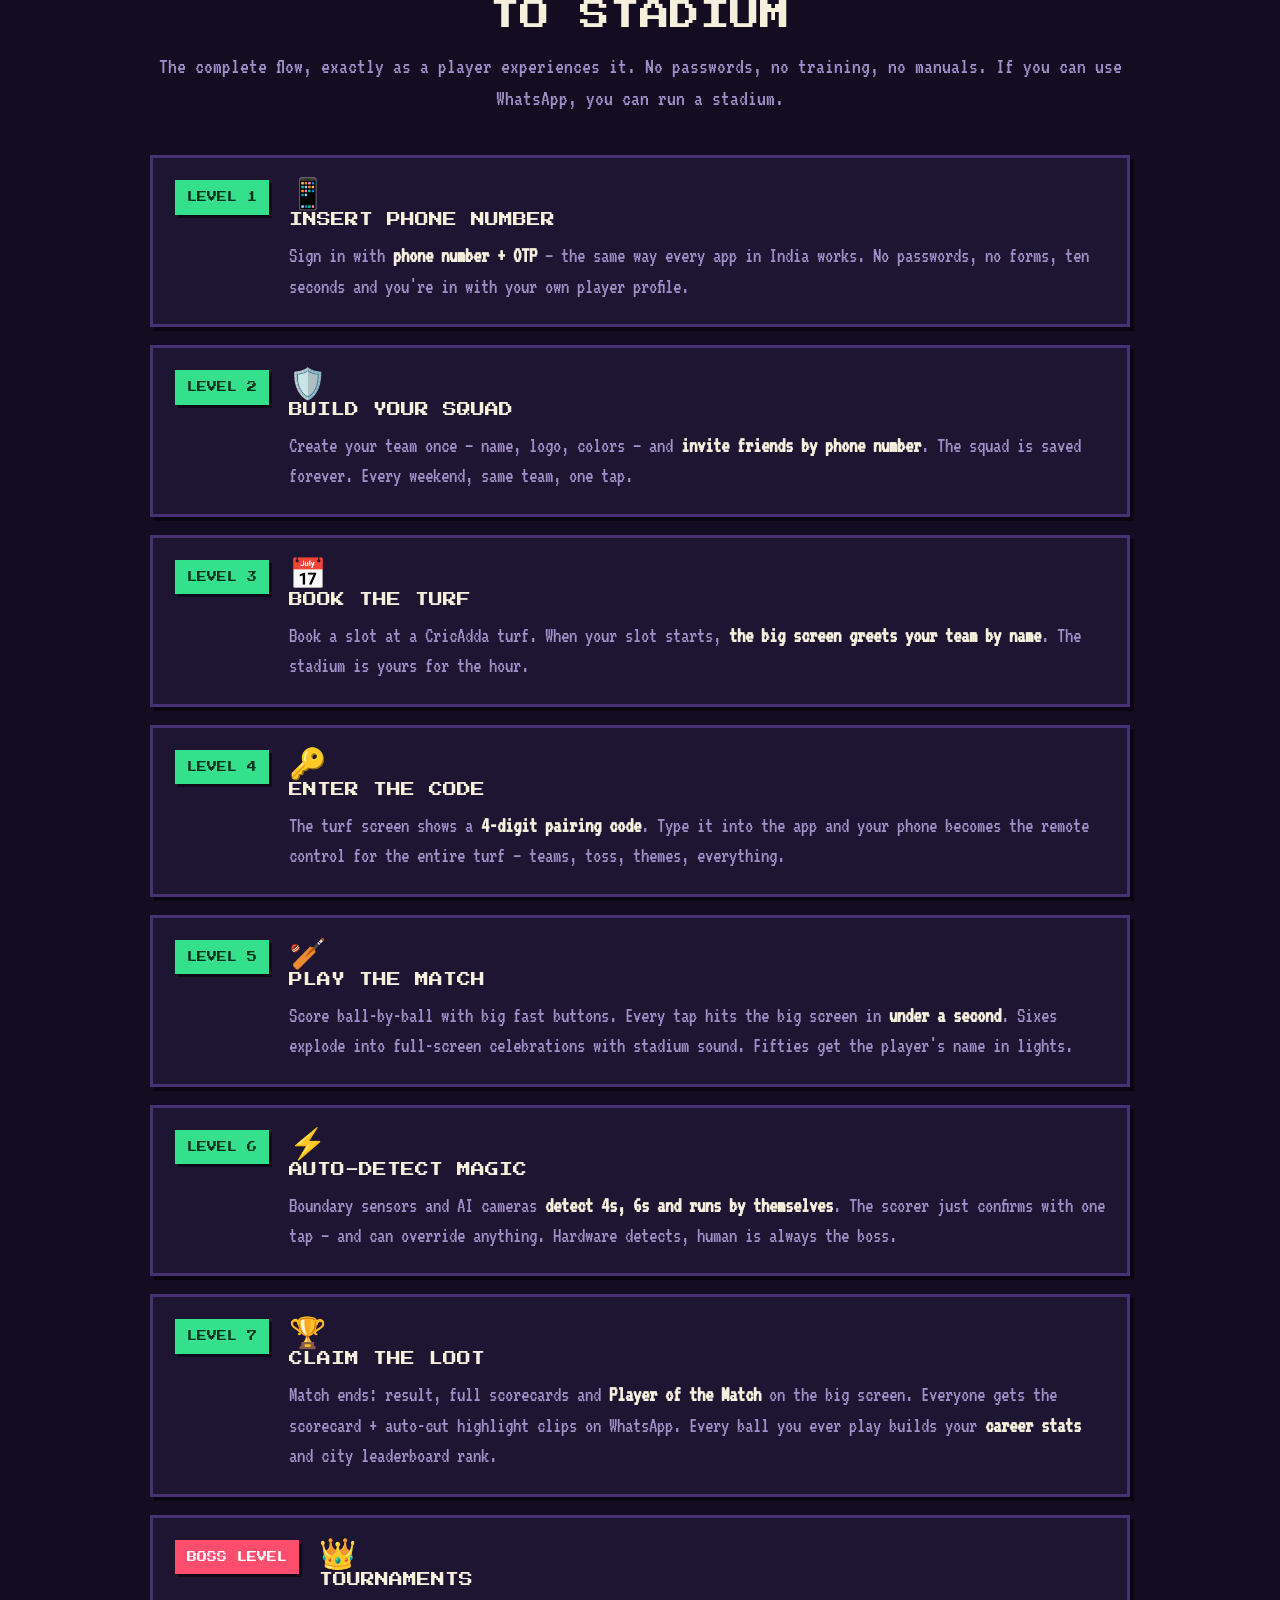
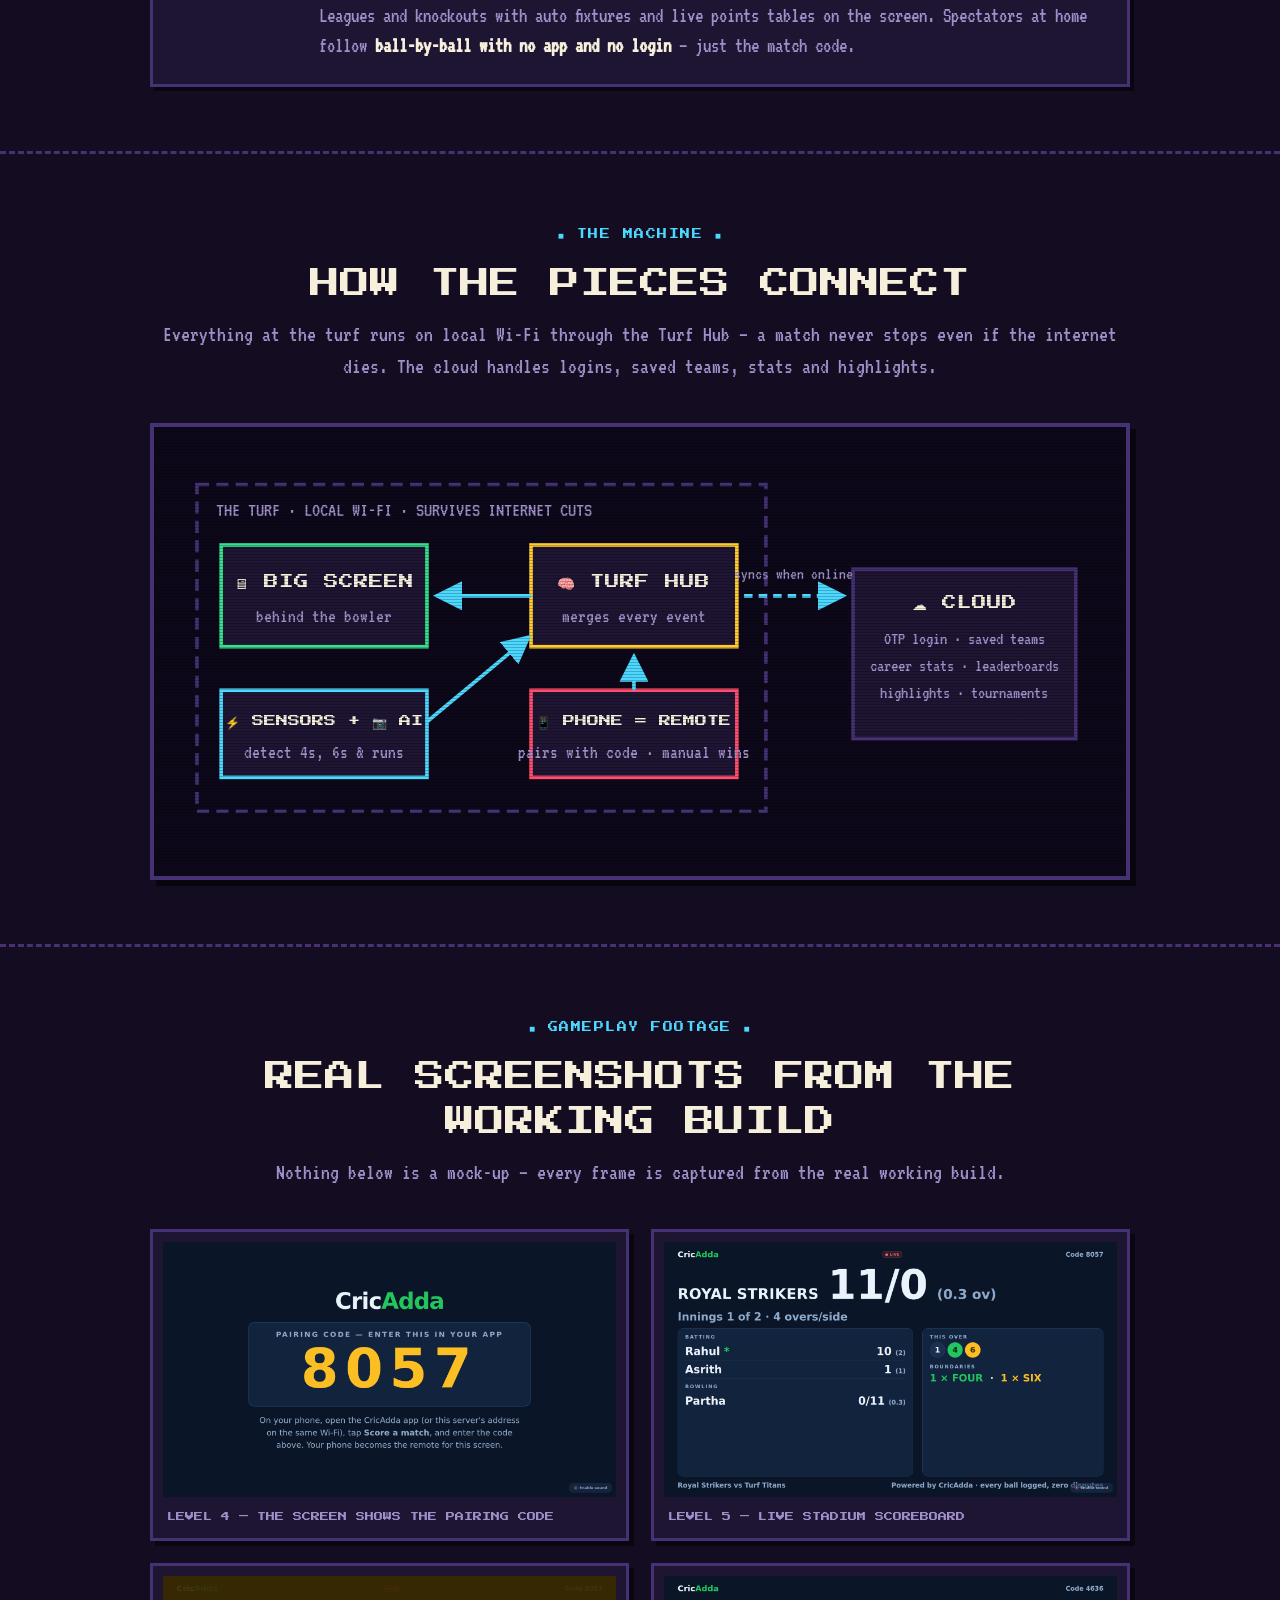
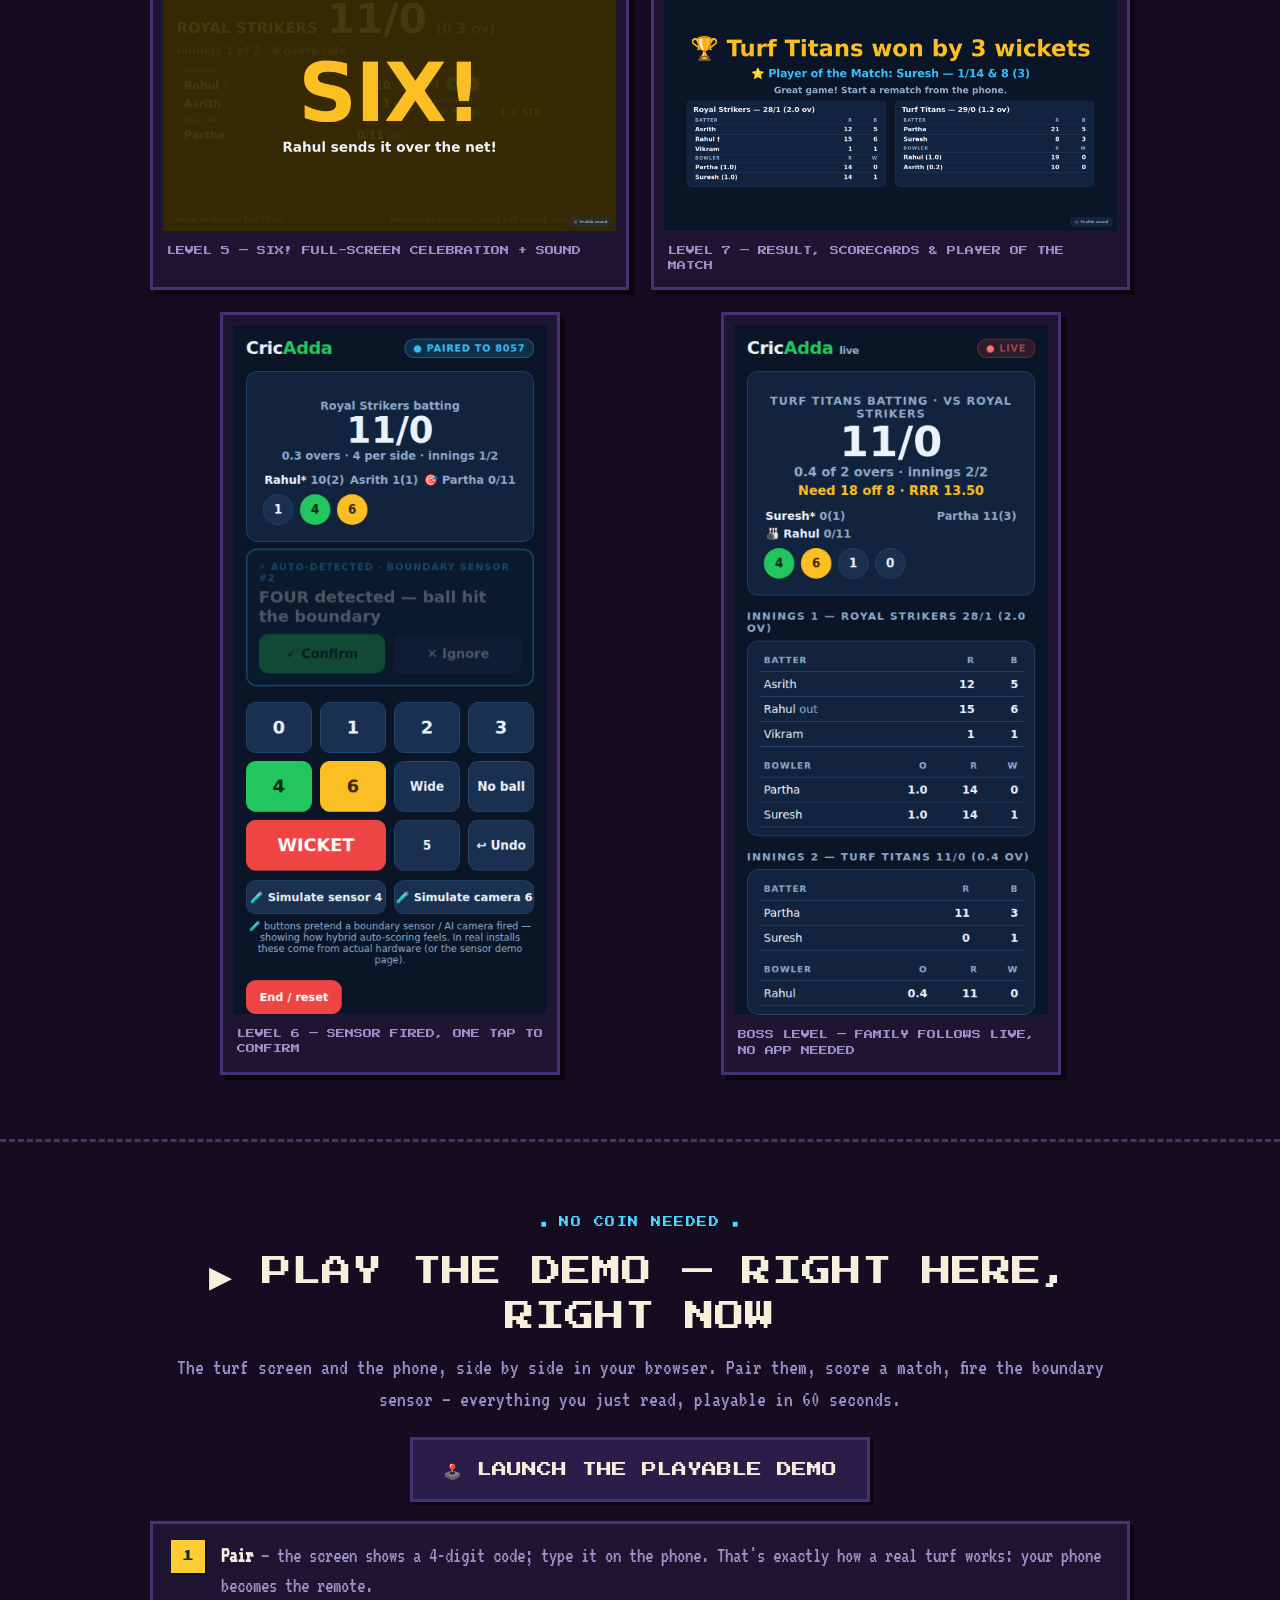
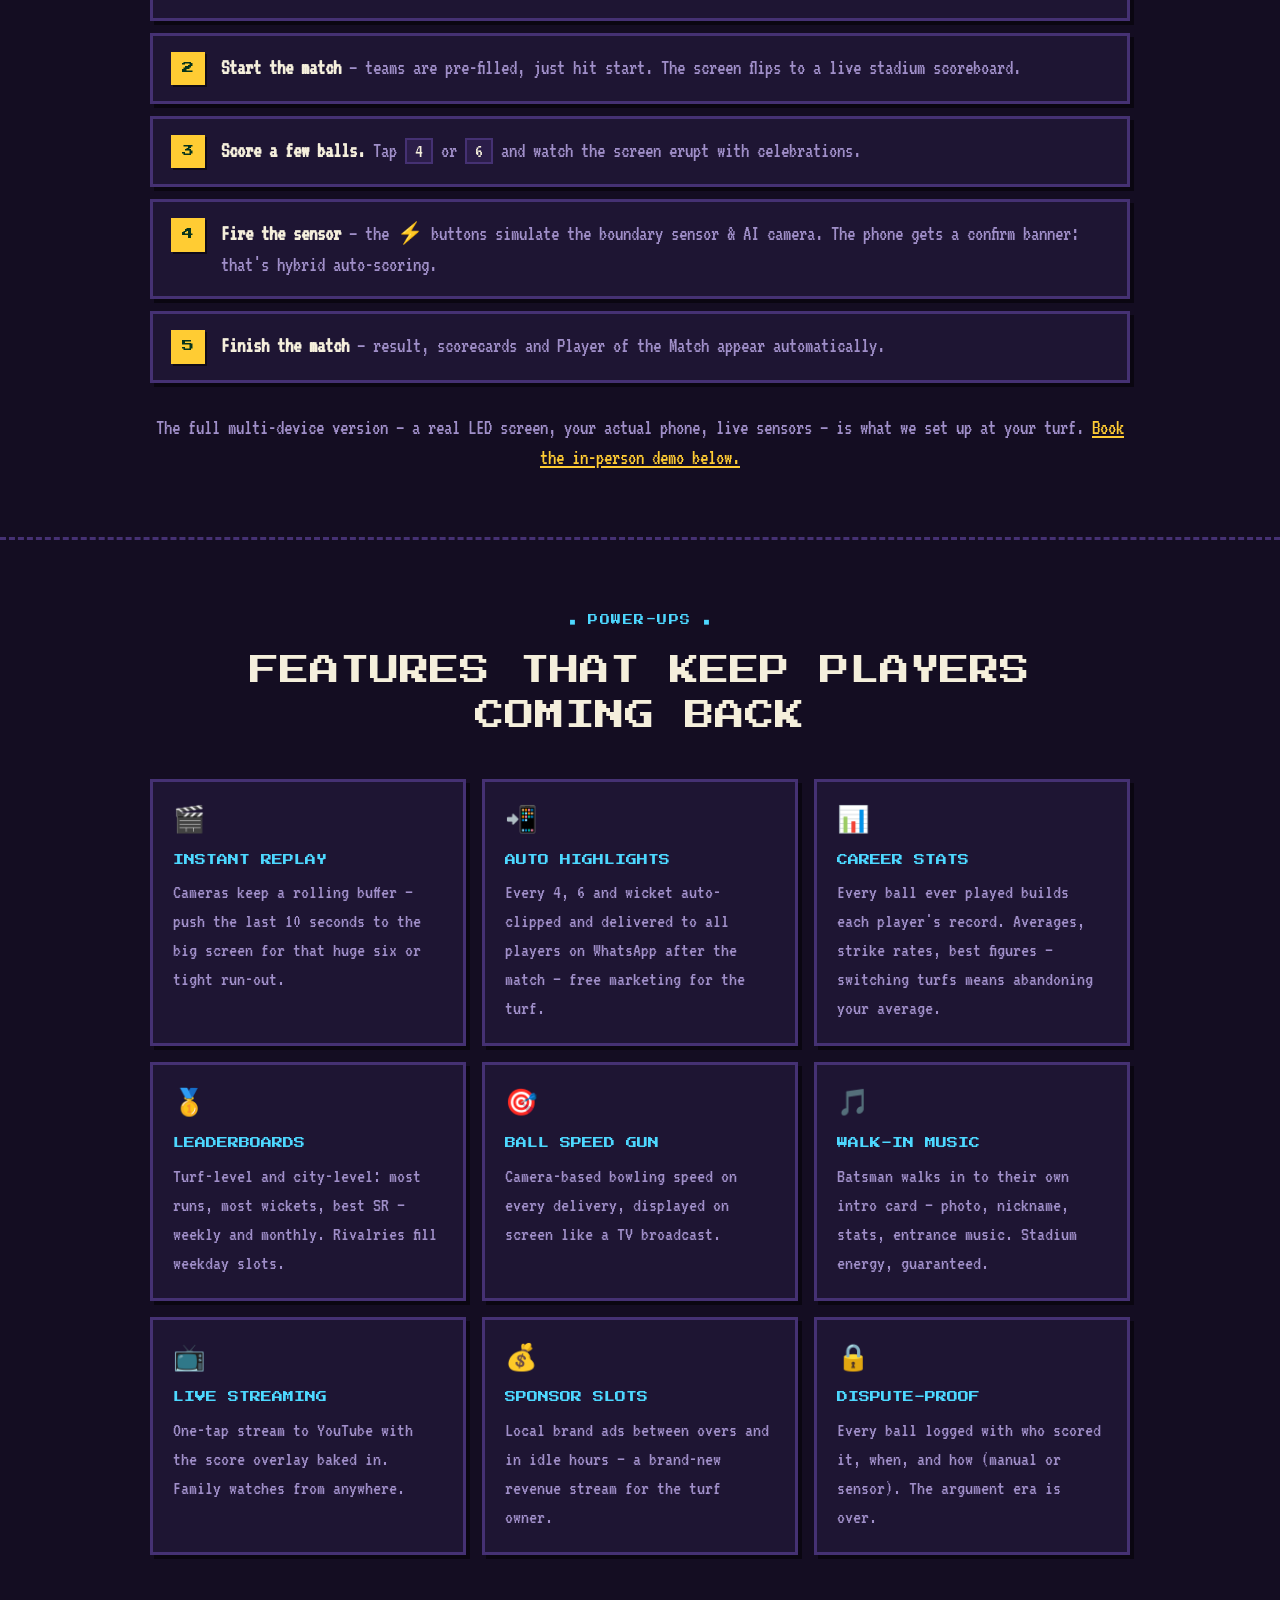
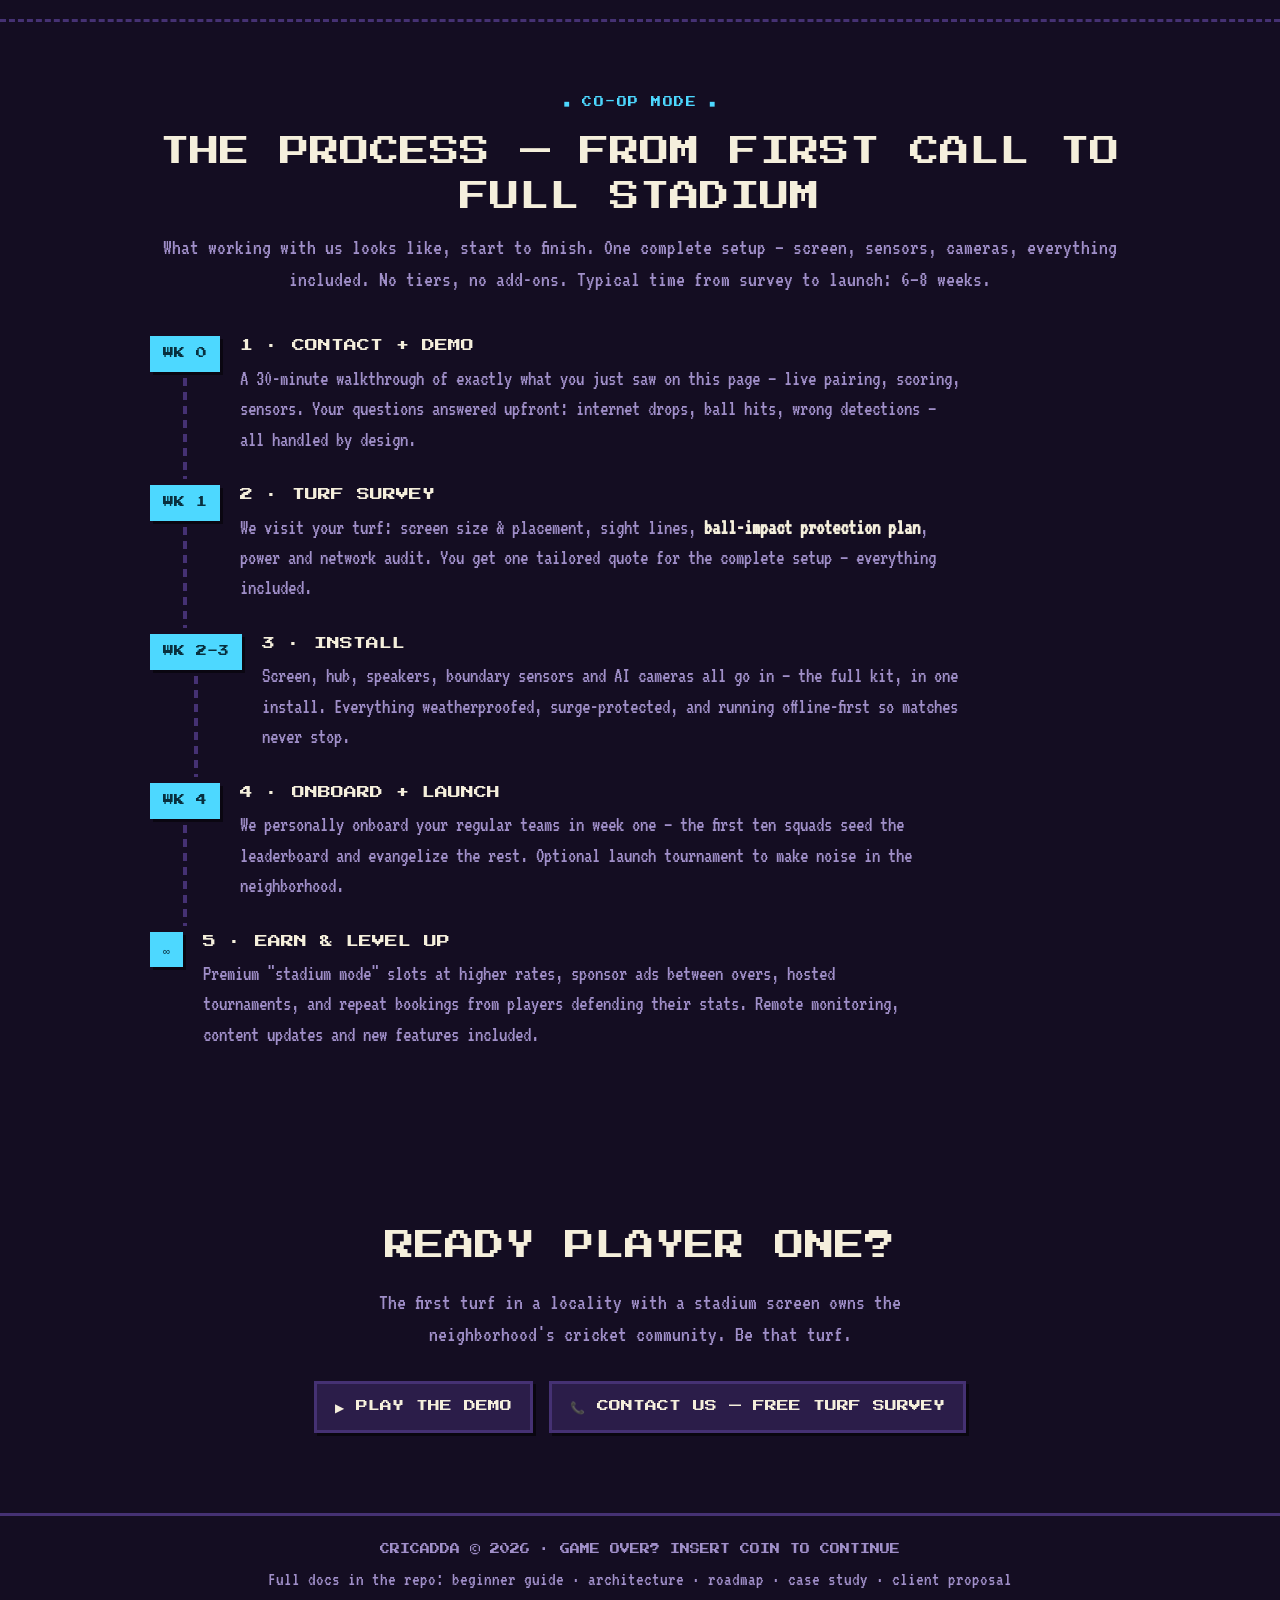
==== commit 7d9383f8: "Remove pricing tiers and switch to retro purple palette - drop the Starter/Pro/Stadium packages sect" ====
--- a/website/index.html
+++ b/website/index.html
@@ -12,7 +12,7 @@
 
   /* ---------- nav ---------- */
   nav {
-    position: sticky; top: 0; z-index: 90; background: rgba(10,22,40,0.96);
+    position: sticky; top: 0; z-index: 90; background: rgba(20,13,34,0.96);
     border-bottom: 3px solid var(--line); padding: 14px 0;
   }
   nav .wrap { display: flex; align-items: center; justify-content: space-between; gap: 12px; flex-wrap: wrap; }
@@ -29,14 +29,14 @@
   .hero h1 {
     font-size: clamp(34px, 7.5vw, 74px); margin: 26px 0 6px; line-height: 1.15;
     color: var(--text);
-    text-shadow: 4px 4px 0 #052b12, 8px 8px 0 rgba(34,197,94,0.35);
+    text-shadow: 4px 4px 0 #06331d, 8px 8px 0 rgba(53,224,140,0.35);
   }
   .hero h1 .g { color: var(--green); }
   .hero .tag { font-family: 'Press Start 2P', monospace; font-size: clamp(11px, 2vw, 16px); color: var(--gold); margin: 18px 0 8px; }
   .hero p.sub { color: var(--dim); max-width: 640px; margin: 14px auto 0; font-size: 22px; }
   .hero .cta-row { display: flex; gap: 16px; justify-content: center; margin-top: 34px; flex-wrap: wrap; }
   .hero .cta-row .btn { text-decoration: none; display: inline-block; font-size: 13px; padding: 18px 24px; }
-  .hero .cta-row .btn.primary { background: var(--green); border-color: var(--green); color: #052b12; }
+  .hero .cta-row .btn.primary { background: var(--green); border-color: var(--green); color: #06331d; }
   .press { margin-top: 30px; font-family: 'Press Start 2P', monospace; font-size: 12px; color: var(--green); }
 
   /* ---------- sections ---------- */
@@ -48,7 +48,7 @@
 
   /* ---------- attract mode (auto-playing scoreboard) ---------- */
   .arcade-frame {
-    background: #050d1a; border: 4px solid var(--line); box-shadow: 6px 6px 0 rgba(0,0,0,0.6);
+    background: #0d0819; border: 4px solid var(--line); box-shadow: 6px 6px 0 rgba(0,0,0,0.6);
     padding: 26px; position: relative; overflow: hidden;
   }
   .arcade-frame::before {
@@ -67,15 +67,15 @@
   }
   .am-flash.show { display: flex; animation: pop 0.3s ease; }
   @keyframes pop { from { transform: scale(0.7); } to { transform: scale(1); } }
-  .am-flash.f4 { background: rgba(4,47,24,0.94); color: var(--green); }
-  .am-flash.f6 { background: rgba(58,42,0,0.94); color: var(--gold); }
-  .am-flash.fw { background: rgba(69,10,10,0.94); color: var(--red); }
+  .am-flash.f4 { background: rgba(7,50,30,0.94); color: var(--green); }
+  .am-flash.f6 { background: rgba(66,48,0,0.94); color: var(--gold); }
+  .am-flash.fw { background: rgba(74,12,32,0.94); color: var(--red); }
   .demo-note { text-align: center; font-family: 'Press Start 2P', monospace; font-size: 9px; color: var(--dim); margin-top: 14px; }
 
   /* ---------- levels (player journey) ---------- */
   .levels { display: grid; gap: 18px; }
   .level { display: flex; gap: 20px; align-items: flex-start; background: var(--panel); border: 3px solid var(--line); box-shadow: 4px 4px 0 rgba(0,0,0,0.5); padding: 22px; }
-  .level .lv { font-family: 'Press Start 2P', monospace; font-size: 10px; background: var(--green); color: #052b12; padding: 10px 12px; white-space: nowrap; box-shadow: 3px 3px 0 rgba(0,0,0,0.5); }
+  .level .lv { font-family: 'Press Start 2P', monospace; font-size: 10px; background: var(--green); color: #06331d; padding: 10px 12px; white-space: nowrap; box-shadow: 3px 3px 0 rgba(0,0,0,0.5); }
   .level.boss .lv { background: var(--red); color: #fff; }
   .level h3 { font-size: 14px; margin-bottom: 10px; }
   .level p { color: var(--dim); font-size: 21px; }
@@ -107,7 +107,7 @@
   .steps60 { margin-top: 34px; }
   .steps60 ol { list-style: none; counter-reset: n; display: grid; gap: 12px; }
   .steps60 li { counter-increment: n; display: flex; gap: 16px; align-items: baseline; background: var(--panel); border: 3px solid var(--line); padding: 16px 18px; box-shadow: 4px 4px 0 rgba(0,0,0,0.5); }
-  .steps60 li::before { content: counter(n); font-family: 'Press Start 2P', monospace; font-size: 12px; color: #052b12; background: var(--gold); padding: 8px 11px; box-shadow: 2px 2px 0 rgba(0,0,0,0.5); }
+  .steps60 li::before { content: counter(n); font-family: 'Press Start 2P', monospace; font-size: 12px; color: #06331d; background: var(--gold); padding: 8px 11px; box-shadow: 2px 2px 0 rgba(0,0,0,0.5); }
   .steps60 li span { color: var(--dim); font-size: 21px; }
   .steps60 b, .steps60 code { color: var(--text); }
   code { font-family: 'VT323', monospace; background: var(--panel2); padding: 1px 8px; border: 2px solid var(--line); font-size: 20px; }
@@ -121,24 +121,11 @@
   .pu h3 { font-size: 11px; color: var(--blue); margin: 12px 0 8px; line-height: 1.7; }
   .pu p { color: var(--dim); font-size: 20px; }
 
-  /* ---------- packages ---------- */
-  .packs { display: grid; grid-template-columns: 1fr; gap: 22px; }
-  @media (min-width: 860px) { .packs { grid-template-columns: repeat(3, 1fr); } }
-  .pack { background: var(--panel); border: 3px solid var(--line); box-shadow: 5px 5px 0 rgba(0,0,0,0.55); padding: 26px 22px; position: relative; }
-  .pack.hot { border-color: var(--gold); }
-  .pack .flag { position: absolute; top: -14px; left: 50%; transform: translateX(-50%); background: var(--gold); color: #3a2a00; font-family: 'Press Start 2P', monospace; font-size: 8px; padding: 7px 10px; box-shadow: 2px 2px 0 rgba(0,0,0,0.5); white-space: nowrap; }
-  .pack h3 { font-size: 14px; color: var(--green); }
-  .pack .lvl { font-family: 'Press Start 2P', monospace; font-size: 8px; color: var(--dim); margin-top: 8px; }
-  .pack ul { list-style: none; margin-top: 18px; display: grid; gap: 10px; }
-  .pack li { color: var(--dim); font-size: 20px; padding-left: 24px; position: relative; }
-  .pack li::before { content: '▸'; position: absolute; left: 0; color: var(--green); }
-  .pack li.no { opacity: 0.35; } .pack li.no::before { content: '✕'; color: var(--red); }
-
   /* ---------- quest (business process) ---------- */
   .quest { display: grid; gap: 0; }
   .q-step { display: flex; gap: 20px; }
   .q-rail { display: flex; flex-direction: column; align-items: center; }
-  .q-dot { font-family: 'Press Start 2P', monospace; font-size: 11px; background: var(--blue); color: #06283a; padding: 10px 13px; box-shadow: 3px 3px 0 rgba(0,0,0,0.5); white-space: nowrap; }
+  .q-dot { font-family: 'Press Start 2P', monospace; font-size: 11px; background: var(--blue); color: #08303f; padding: 10px 13px; box-shadow: 3px 3px 0 rgba(0,0,0,0.5); white-space: nowrap; }
   .q-line { flex: 1; width: 4px; background: repeating-linear-gradient(180deg, var(--line) 0 8px, transparent 8px 14px); margin: 6px 0; min-height: 26px; }
   .q-body { padding-bottom: 30px; }
   .q-body h3 { font-size: 13px; margin-bottom: 8px; }
@@ -169,7 +156,6 @@
       <a href="#gallery">Gameplay</a>
       <a href="#demo" class="play">▶ Play Demo</a>
       <a href="#powerups">Power-Ups</a>
-      <a href="#packs">Packages</a>
       <a href="#quest">Work With Us</a>
     </div>
   </div>
@@ -279,31 +265,31 @@
     <div class="arcade-frame flowchart">
       <svg viewBox="0 0 760 320" width="100%" role="img" aria-label="System diagram">
         <defs><marker id="arr" markerWidth="8" markerHeight="8" refX="7" refY="4" orient="auto">
-          <path d="M0,0 L8,4 L0,8 z" fill="#38bdf8"/></marker></defs>
-        <rect x="14" y="26" width="470" height="270" fill="none" stroke="#24466e" stroke-width="3" stroke-dasharray="10 6"/>
-        <text x="30" y="52" fill="#8fa9c9" font-size="17">THE TURF · LOCAL WI-FI · SURVIVES INTERNET CUTS</text>
-        <rect x="34" y="76" width="170" height="84" fill="#12233d" stroke="#22c55e" stroke-width="3"/>
-        <text x="119" y="112" fill="#eaf2fc" font-size="12" class="pxt" text-anchor="middle">🖥 BIG SCREEN</text>
-        <text x="119" y="140" fill="#8fa9c9" font-size="16" text-anchor="middle">behind the bowler</text>
-        <rect x="290" y="76" width="170" height="84" fill="#12233d" stroke="#fbbf24" stroke-width="3"/>
-        <text x="375" y="112" fill="#eaf2fc" font-size="12" class="pxt" text-anchor="middle">🧠 TURF HUB</text>
-        <text x="375" y="140" fill="#8fa9c9" font-size="16" text-anchor="middle">merges every event</text>
-        <rect x="34" y="196" width="170" height="72" fill="#12233d" stroke="#38bdf8" stroke-width="3"/>
-        <text x="119" y="226" fill="#eaf2fc" font-size="10" class="pxt" text-anchor="middle">⚡ SENSORS + 📷 AI</text>
-        <text x="119" y="252" fill="#8fa9c9" font-size="16" text-anchor="middle">detect 4s, 6s &amp; runs</text>
-        <rect x="290" y="196" width="170" height="72" fill="#12233d" stroke="#ef4444" stroke-width="3"/>
-        <text x="375" y="226" fill="#eaf2fc" font-size="10" class="pxt" text-anchor="middle">📱 PHONE = REMOTE</text>
-        <text x="375" y="252" fill="#8fa9c9" font-size="16" text-anchor="middle">pairs with code · manual wins</text>
-        <rect x="556" y="96" width="184" height="140" fill="#12233d" stroke="#24466e" stroke-width="3"/>
-        <text x="648" y="130" fill="#eaf2fc" font-size="12" class="pxt" text-anchor="middle">☁ CLOUD</text>
-        <text x="648" y="158" fill="#8fa9c9" font-size="15" text-anchor="middle">OTP login · saved teams</text>
-        <text x="648" y="180" fill="#8fa9c9" font-size="15" text-anchor="middle">career stats · leaderboards</text>
-        <text x="648" y="202" fill="#8fa9c9" font-size="15" text-anchor="middle">highlights · tournaments</text>
-        <line x1="290" y1="118" x2="212" y2="118" stroke="#38bdf8" stroke-width="3" marker-end="url(#arr)"/>
-        <line x1="204" y1="222" x2="288" y2="152" stroke="#38bdf8" stroke-width="3" marker-end="url(#arr)"/>
-        <line x1="375" y1="196" x2="375" y2="168" stroke="#38bdf8" stroke-width="3" marker-end="url(#arr)"/>
-        <line x1="466" y1="118" x2="548" y2="118" stroke="#38bdf8" stroke-width="3" stroke-dasharray="7 5" marker-end="url(#arr)"/>
-        <text x="507" y="104" fill="#8fa9c9" font-size="14" text-anchor="middle">syncs when online</text>
+          <path d="M0,0 L8,4 L0,8 z" fill="#4dd8ff"/></marker></defs>
+        <rect x="14" y="26" width="470" height="270" fill="none" stroke="#453173" stroke-width="3" stroke-dasharray="10 6"/>
+        <text x="30" y="52" fill="#a08fc9" font-size="17">THE TURF · LOCAL WI-FI · SURVIVES INTERNET CUTS</text>
+        <rect x="34" y="76" width="170" height="84" fill="#1e1533" stroke="#35e08c" stroke-width="3"/>
+        <text x="119" y="112" fill="#f5efdc" font-size="12" class="pxt" text-anchor="middle">🖥 BIG SCREEN</text>
+        <text x="119" y="140" fill="#a08fc9" font-size="16" text-anchor="middle">behind the bowler</text>
+        <rect x="290" y="76" width="170" height="84" fill="#1e1533" stroke="#ffcc33" stroke-width="3"/>
+        <text x="375" y="112" fill="#f5efdc" font-size="12" class="pxt" text-anchor="middle">🧠 TURF HUB</text>
+        <text x="375" y="140" fill="#a08fc9" font-size="16" text-anchor="middle">merges every event</text>
+        <rect x="34" y="196" width="170" height="72" fill="#1e1533" stroke="#4dd8ff" stroke-width="3"/>
+        <text x="119" y="226" fill="#f5efdc" font-size="10" class="pxt" text-anchor="middle">⚡ SENSORS + 📷 AI</text>
+        <text x="119" y="252" fill="#a08fc9" font-size="16" text-anchor="middle">detect 4s, 6s &amp; runs</text>
+        <rect x="290" y="196" width="170" height="72" fill="#1e1533" stroke="#ff4d6d" stroke-width="3"/>
+        <text x="375" y="226" fill="#f5efdc" font-size="10" class="pxt" text-anchor="middle">📱 PHONE = REMOTE</text>
+        <text x="375" y="252" fill="#a08fc9" font-size="16" text-anchor="middle">pairs with code · manual wins</text>
+        <rect x="556" y="96" width="184" height="140" fill="#1e1533" stroke="#453173" stroke-width="3"/>
+        <text x="648" y="130" fill="#f5efdc" font-size="12" class="pxt" text-anchor="middle">☁ CLOUD</text>
+        <text x="648" y="158" fill="#a08fc9" font-size="15" text-anchor="middle">OTP login · saved teams</text>
+        <text x="648" y="180" fill="#a08fc9" font-size="15" text-anchor="middle">career stats · leaderboards</text>
+        <text x="648" y="202" fill="#a08fc9" font-size="15" text-anchor="middle">highlights · tournaments</text>
+        <line x1="290" y1="118" x2="212" y2="118" stroke="#4dd8ff" stroke-width="3" marker-end="url(#arr)"/>
+        <line x1="204" y1="222" x2="288" y2="152" stroke="#4dd8ff" stroke-width="3" marker-end="url(#arr)"/>
+        <line x1="375" y1="196" x2="375" y2="168" stroke="#4dd8ff" stroke-width="3" marker-end="url(#arr)"/>
+        <line x1="466" y1="118" x2="548" y2="118" stroke="#4dd8ff" stroke-width="3" stroke-dasharray="7 5" marker-end="url(#arr)"/>
+        <text x="507" y="104" fill="#a08fc9" font-size="14" text-anchor="middle">syncs when online</text>
       </svg>
     </div>
   </div>
@@ -377,77 +363,26 @@
   </div>
 </section>
 
-<!-- ================= PACKAGES ================= -->
-<section id="packs">
-  <div class="wrap">
-    <div class="sec-head">
-      <span class="kicker">■ CHOOSE YOUR PLAYER ■</span>
-      <h2>THREE TIERS — START SMALL, LEVEL UP</h2>
-      <p>Each tier is an upgrade path. A turf can start with Starter and level up as revenue grows —
-         the software is the same, hardware unlocks the next powers.</p>
-    </div>
-    <div class="packs">
-      <div class="pack">
-        <h3>STARTER</h3><div class="lvl">LVL 1 · SCREEN + APP</div>
-        <ul>
-          <li>LED screen + hub + speakers</li>
-          <li>Phone OTP login &amp; saved teams</li>
-          <li>Code pairing &amp; manual scoring</li>
-          <li>Live scoreboard &amp; celebrations</li>
-          <li>Digital scorecards, dispute-proof log</li>
-          <li class="no">Sensors &amp; AI cameras</li>
-          <li class="no">Replays &amp; auto-highlights</li>
-        </ul>
-      </div>
-      <div class="pack hot">
-        <div class="flag">★ MOST POPULAR ★</div>
-        <h3>PRO</h3><div class="lvl">LVL 2 · + EXPERIENCE &amp; COMMUNITY</div>
-        <ul>
-          <li>Everything in STARTER</li>
-          <li>Themes, animations, awards</li>
-          <li>Tournaments &amp; points tables</li>
-          <li>Career stats &amp; leaderboards</li>
-          <li>Spectator live view (no app)</li>
-          <li>Sponsor ad slots + idle-mode content</li>
-          <li class="no">Sensors &amp; AI cameras</li>
-        </ul>
-      </div>
-      <div class="pack">
-        <h3>STADIUM</h3><div class="lvl">LVL 3 · FULL AUTOMATION</div>
-        <ul>
-          <li>Everything in PRO</li>
-          <li>Boundary sensors — auto 4s</li>
-          <li>AI cameras — auto 6s &amp; runs</li>
-          <li>Instant replays on screen</li>
-          <li>Auto highlights to WhatsApp</li>
-          <li>Ball speed display</li>
-          <li>Live streaming with overlay</li>
-        </ul>
-      </div>
-    </div>
-  </div>
-</section>
-
 <!-- ================= THE QUEST (business process) ================= -->
 <section id="quest">
   <div class="wrap">
     <div class="sec-head">
       <span class="kicker">■ CO-OP MODE ■</span>
       <h2>THE PROCESS — FROM FIRST CALL TO FULL STADIUM</h2>
-      <p>What working with us looks like, start to finish. Typical time from survey to launch:
-         3–4 weeks for Starter/Pro, 6–8 weeks for Stadium.</p>
+      <p>What working with us looks like, start to finish. One complete setup — screen, sensors, cameras,
+         everything included. No tiers, no add-ons. Typical time from survey to launch: 6–8 weeks.</p>
     </div>
     <div class="quest">
       <div class="q-step"><div class="q-rail"><div class="q-dot">WK 0</div><div class="q-line"></div></div>
         <div class="q-body"><h3>1 · CONTACT + DEMO</h3><p>A 30-minute walkthrough of exactly what you just saw on this page — live pairing, scoring, sensors. Your questions answered upfront: internet drops, ball hits, wrong detections — all handled by design.</p></div></div>
       <div class="q-step"><div class="q-rail"><div class="q-dot">WK 1</div><div class="q-line"></div></div>
-        <div class="q-body"><h3>2 · TURF SURVEY</h3><p>We visit your turf: screen size &amp; placement, sight lines, <b>ball-impact protection plan</b>, power and network audit. You get a tailored quote — hardware one-time, software as subscription or revenue-share.</p></div></div>
+        <div class="q-body"><h3>2 · TURF SURVEY</h3><p>We visit your turf: screen size &amp; placement, sight lines, <b>ball-impact protection plan</b>, power and network audit. You get one tailored quote for the complete setup — everything included.</p></div></div>
       <div class="q-step"><div class="q-rail"><div class="q-dot">WK 2-3</div><div class="q-line"></div></div>
-        <div class="q-body"><h3>3 · INSTALL</h3><p>Screen, hub and speakers go in (sensors &amp; cameras for Stadium tier). Everything weatherproofed, surge-protected, and running offline-first so matches never stop.</p></div></div>
+        <div class="q-body"><h3>3 · INSTALL</h3><p>Screen, hub, speakers, boundary sensors and AI cameras all go in — the full kit, in one install. Everything weatherproofed, surge-protected, and running offline-first so matches never stop.</p></div></div>
       <div class="q-step"><div class="q-rail"><div class="q-dot">WK 4</div><div class="q-line"></div></div>
         <div class="q-body"><h3>4 · ONBOARD + LAUNCH</h3><p>We personally onboard your regular teams in week one — the first ten squads seed the leaderboard and evangelize the rest. Optional launch tournament to make noise in the neighborhood.</p></div></div>
       <div class="q-step"><div class="q-rail"><div class="q-dot">∞</div></div>
-        <div class="q-body"><h3>5 · EARN &amp; LEVEL UP</h3><p>Premium "stadium mode" slots at higher rates, sponsor ads between overs, hosted tournaments, and repeat bookings from players defending their stats. Remote monitoring, content updates and new features included. When ad revenue grows — level up to the next tier.</p></div></div>
+        <div class="q-body"><h3>5 · EARN &amp; LEVEL UP</h3><p>Premium "stadium mode" slots at higher rates, sponsor ads between overs, hosted tournaments, and repeat bookings from players defending their stats. Remote monitoring, content updates and new features included.</p></div></div>
     </div>
   </div>
 </section>
--- a/website/style.css
+++ b/website/style.css
@@ -11,16 +11,16 @@
 }
 * { margin: 0; padding: 0; box-sizing: border-box; }
 :root {
-  --bg: #0a1628;
-  --panel: #12233d;
-  --panel2: #1a3050;
-  --line: #24466e;
-  --text: #eaf2fc;
-  --dim: #8fa9c9;
-  --green: #22c55e;
-  --gold: #fbbf24;
-  --red: #ef4444;
-  --blue: #38bdf8;
+  --bg: #140d22;
+  --panel: #1e1533;
+  --panel2: #2b1d49;
+  --line: #453173;
+  --text: #f5efdc;
+  --dim: #a08fc9;
+  --green: #35e08c;
+  --gold: #ffcc33;
+  --red: #ff4d6d;
+  --blue: #4dd8ff;
   --radius: 14px;
 }
 html, body { height: 100%; }
@@ -71,9 +71,9 @@
   image-rendering: pixelated;
 }
 button:active { transform: translate(3px, 3px); box-shadow: none; }
-button.primary { background: var(--green); border-color: var(--green); color: #052b12; }
+button.primary { background: var(--green); border-color: var(--green); color: #06331d; }
 button.danger { background: var(--red); border-color: var(--red); color: #fff; }
-button.gold { background: var(--gold); border-color: var(--gold); color: #3a2a00; }
+button.gold { background: var(--gold); border-color: var(--gold); color: #3c2e00; }
 input, select, textarea {
   font-family: 'VT323', monospace;
   font-size: 20px;
@@ -92,8 +92,8 @@
   display: inline-block; font-family: 'Press Start 2P', monospace; font-size: 9px; letter-spacing: 0.05em;
   padding: 6px 10px; border-radius: 0; text-transform: uppercase;
 }
-.badge.live { background: rgba(239,68,68,0.15); color: #f87171; border: 1px solid rgba(239,68,68,0.4); }
-.badge.auto { background: rgba(56,189,248,0.15); color: var(--blue); border: 1px solid rgba(56,189,248,0.4); }
+.badge.live { background: rgba(255,77,109,0.15); color: #ff8fa3; border: 1px solid rgba(255,77,109,0.4); }
+.badge.auto { background: rgba(77,216,255,0.15); color: var(--blue); border: 1px solid rgba(77,216,255,0.4); }
 
 /* ball chips (this over) */
 .balls { display: flex; gap: 8px; flex-wrap: wrap; }
@@ -103,8 +103,8 @@
   font-family: 'Press Start 2P', monospace; font-size: 12px;
   background: var(--panel2); border: 2px solid var(--line);
 }
-.ball-chip.b4 { background: var(--green); color: #052b12; border-color: var(--green); }
-.ball-chip.b6 { background: var(--gold); color: #3a2a00; border-color: var(--gold); }
+.ball-chip.b4 { background: var(--green); color: #06331d; border-color: var(--green); }
+.ball-chip.b6 { background: var(--gold); color: #3c2e00; border-color: var(--gold); }
 .ball-chip.bw { background: var(--red); color: #fff; border-color: var(--red); }
 .ball-chip.sensor { box-shadow: 0 0 0 3px var(--blue); }
 
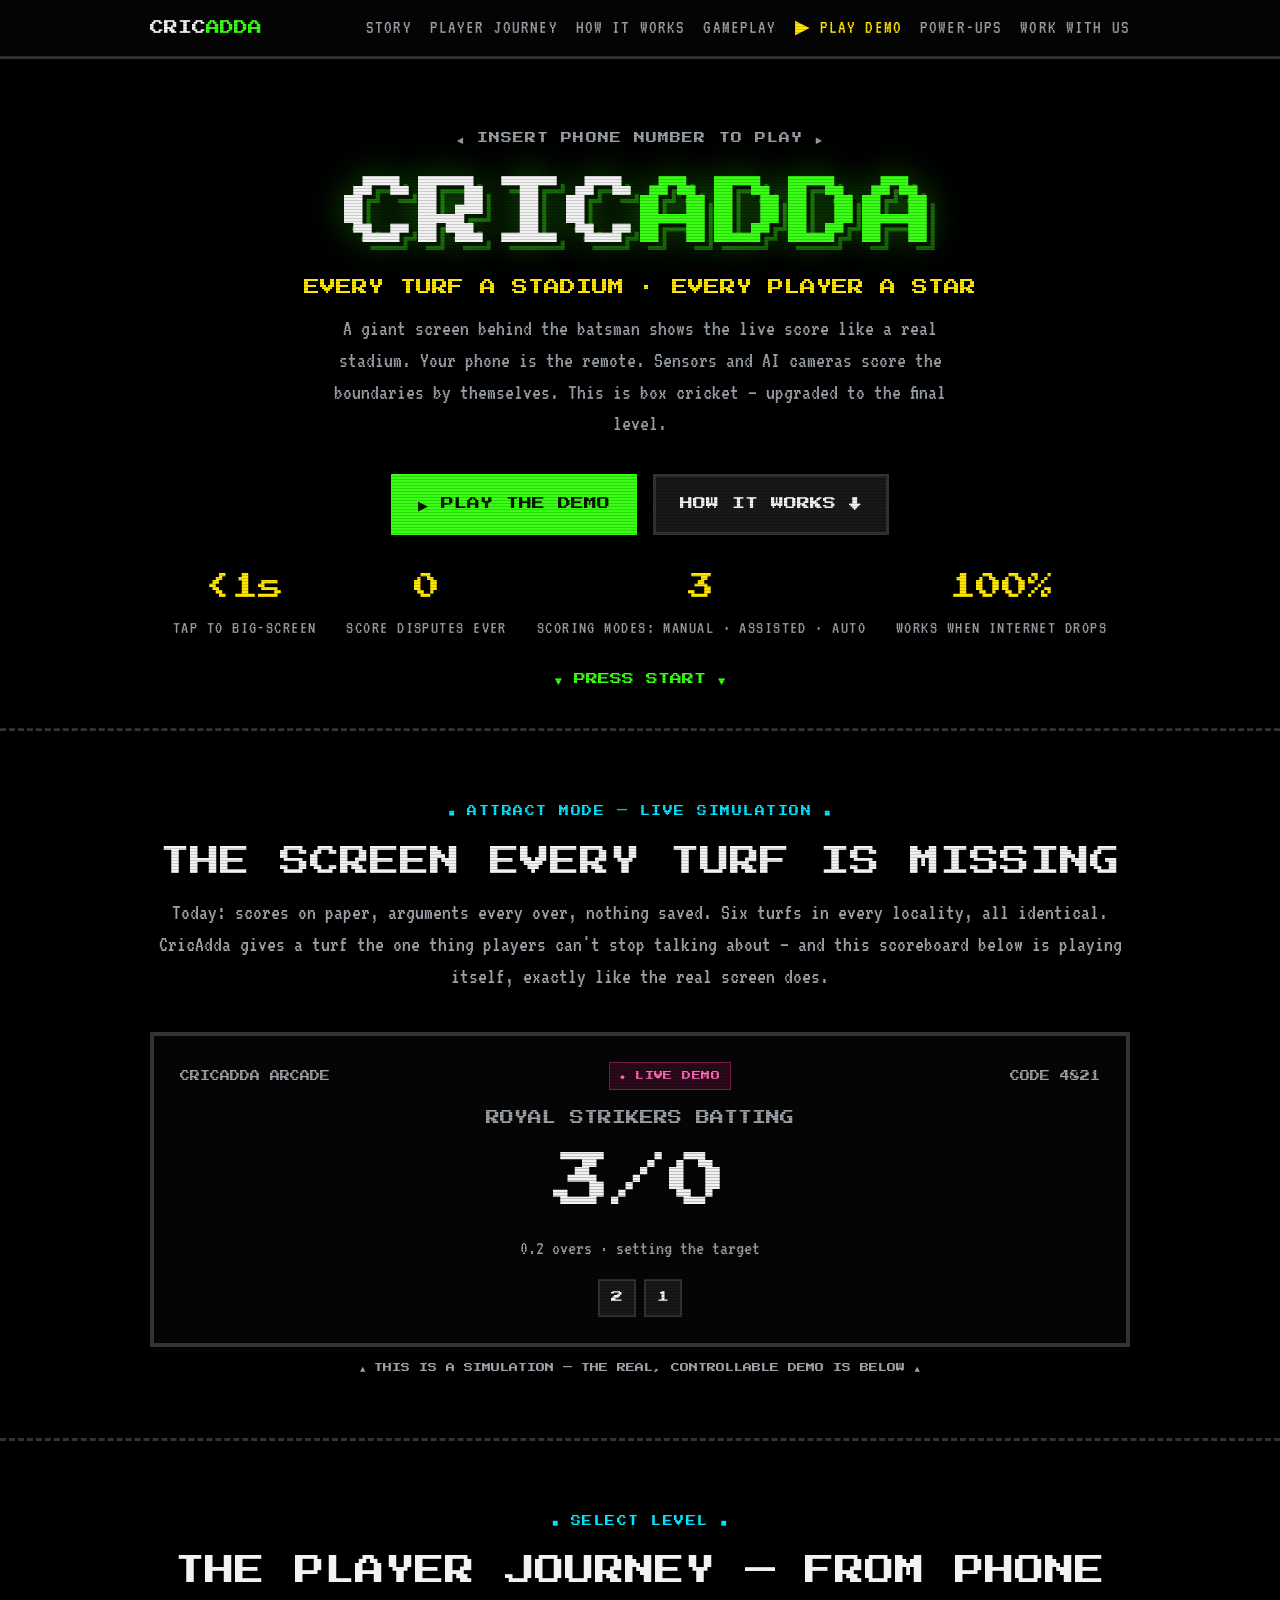
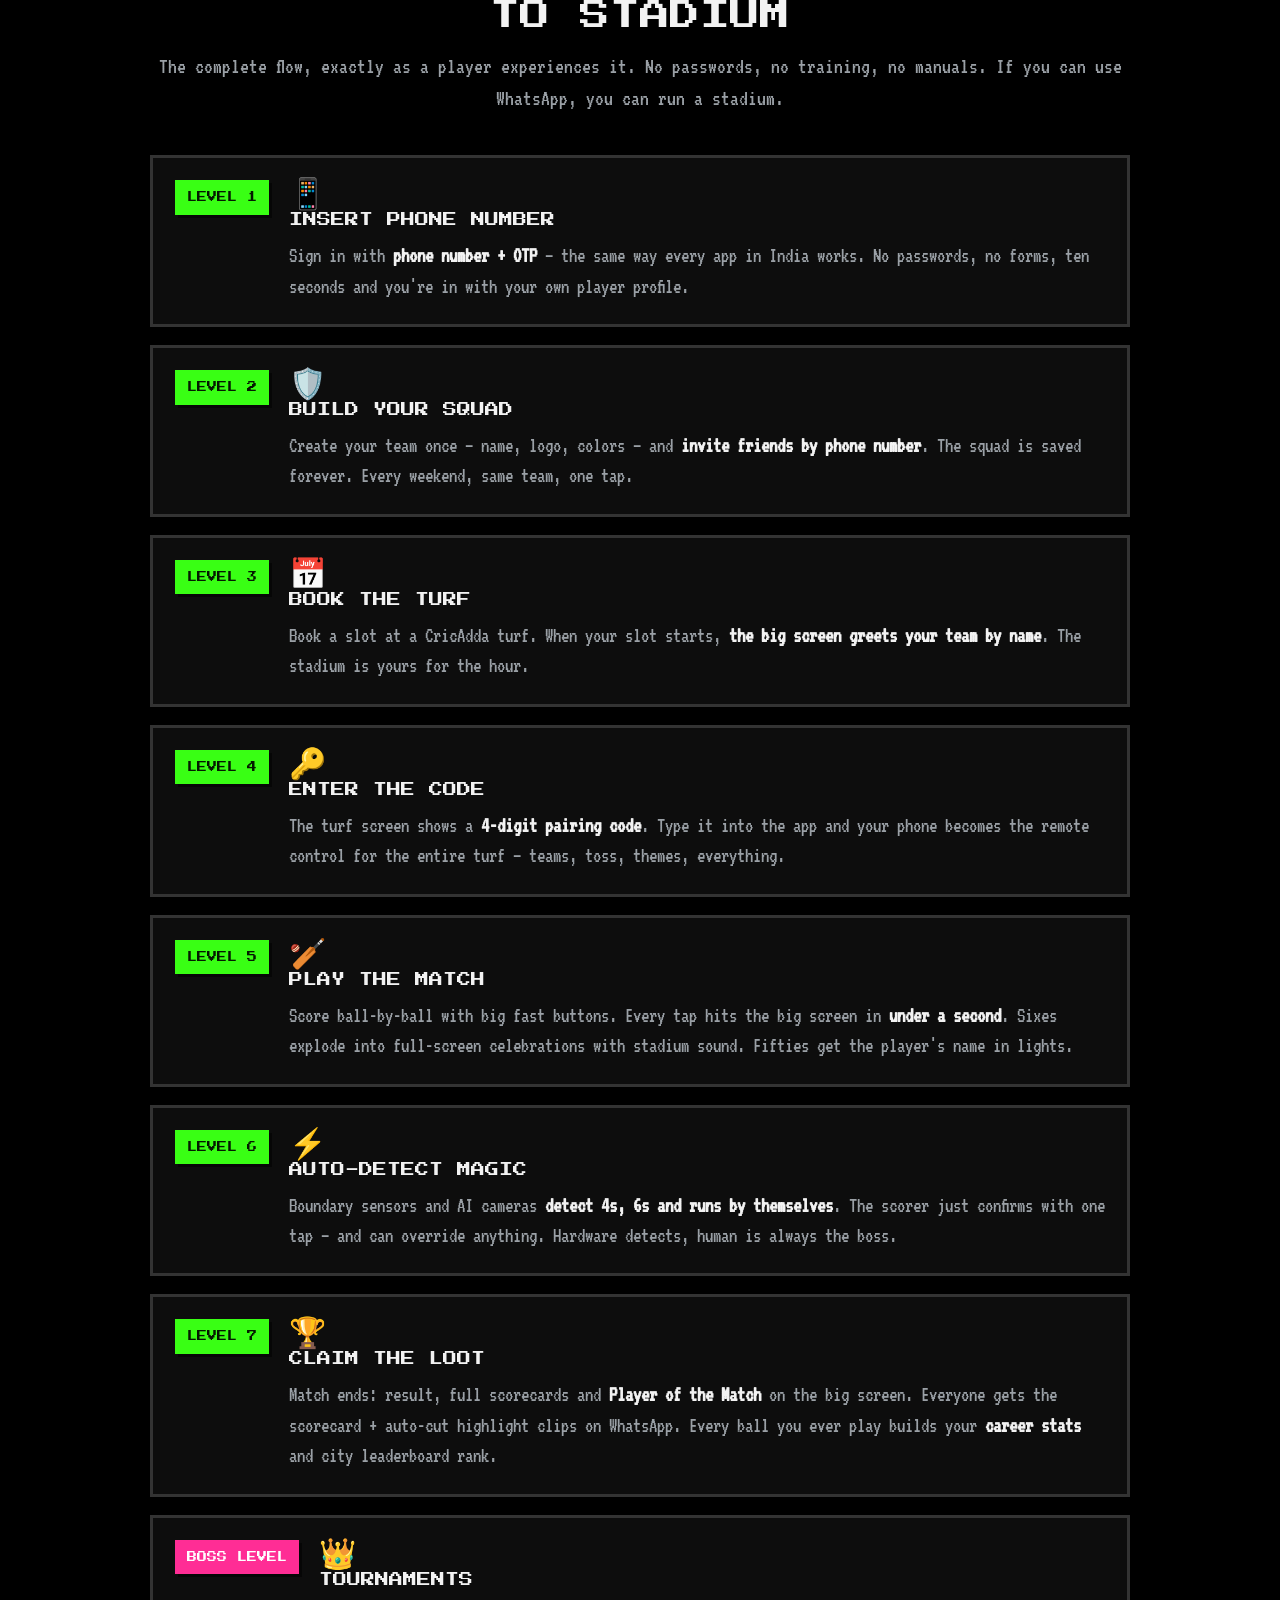
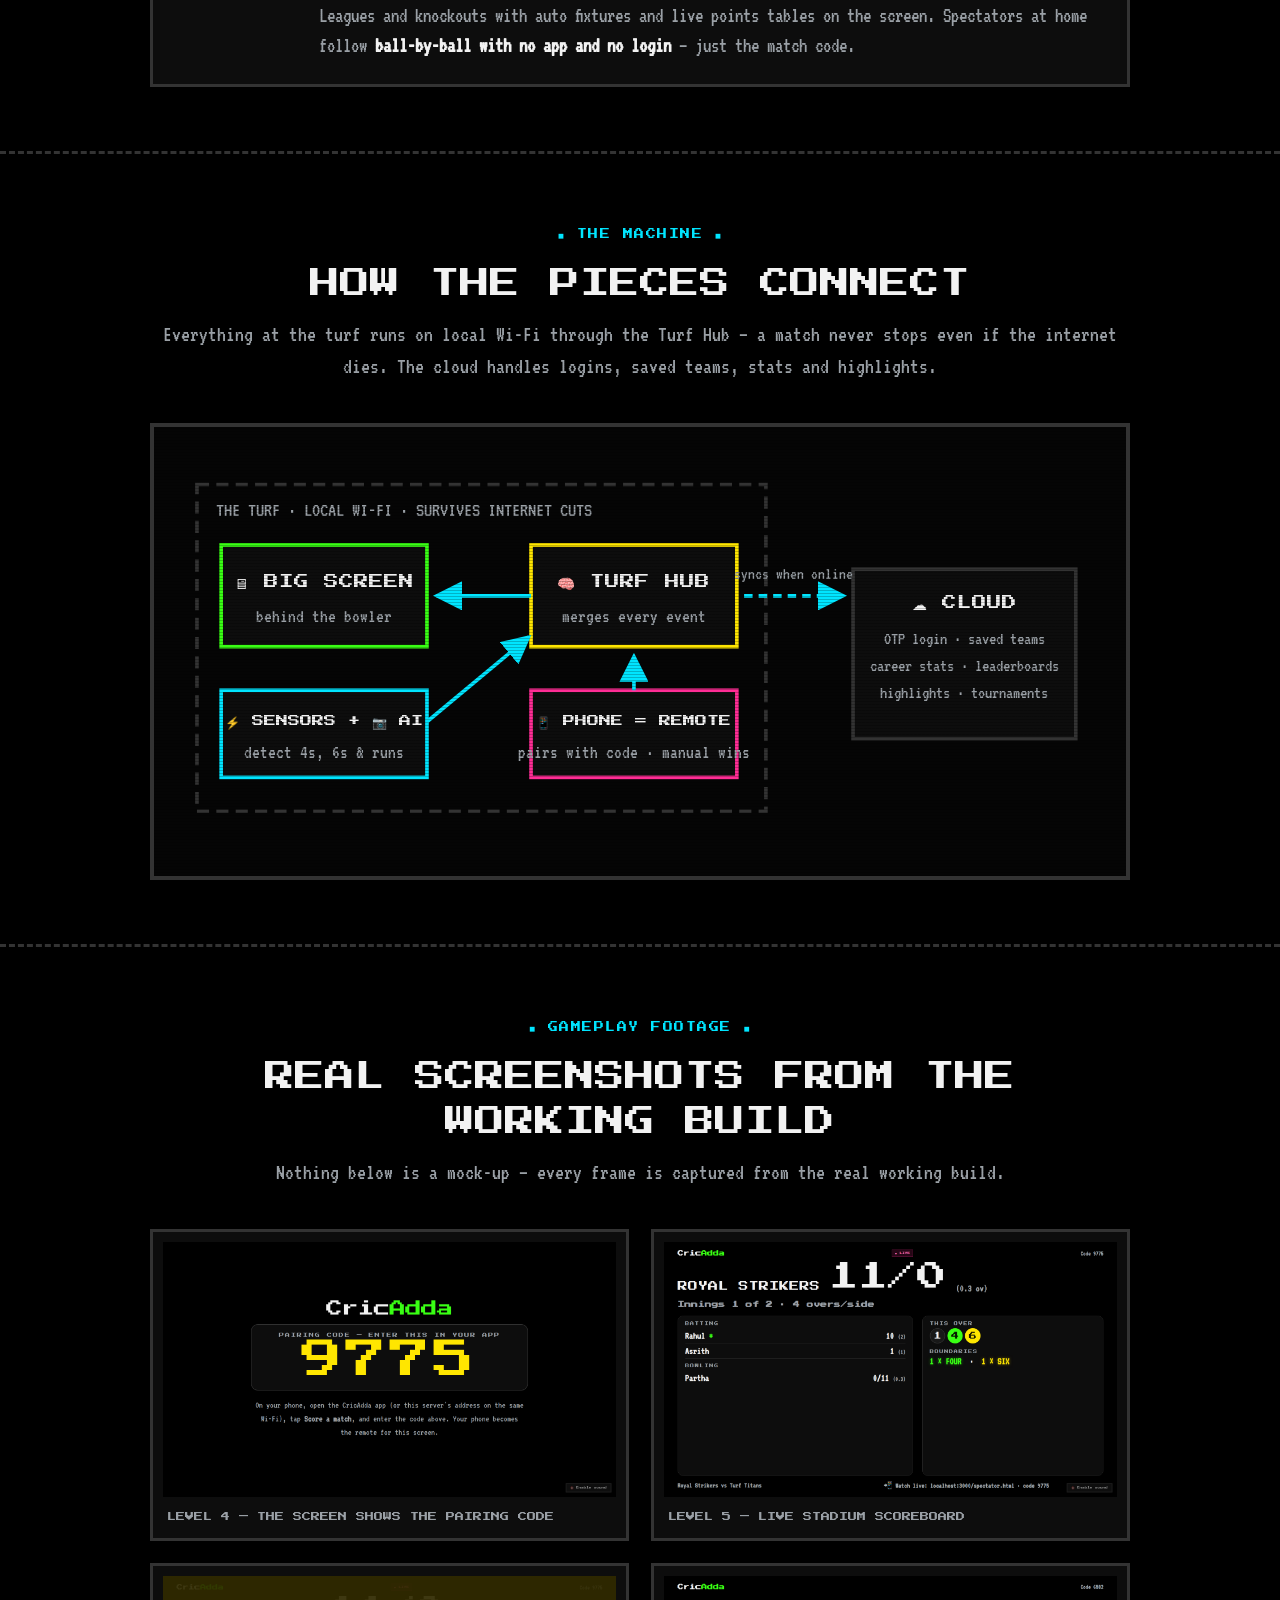
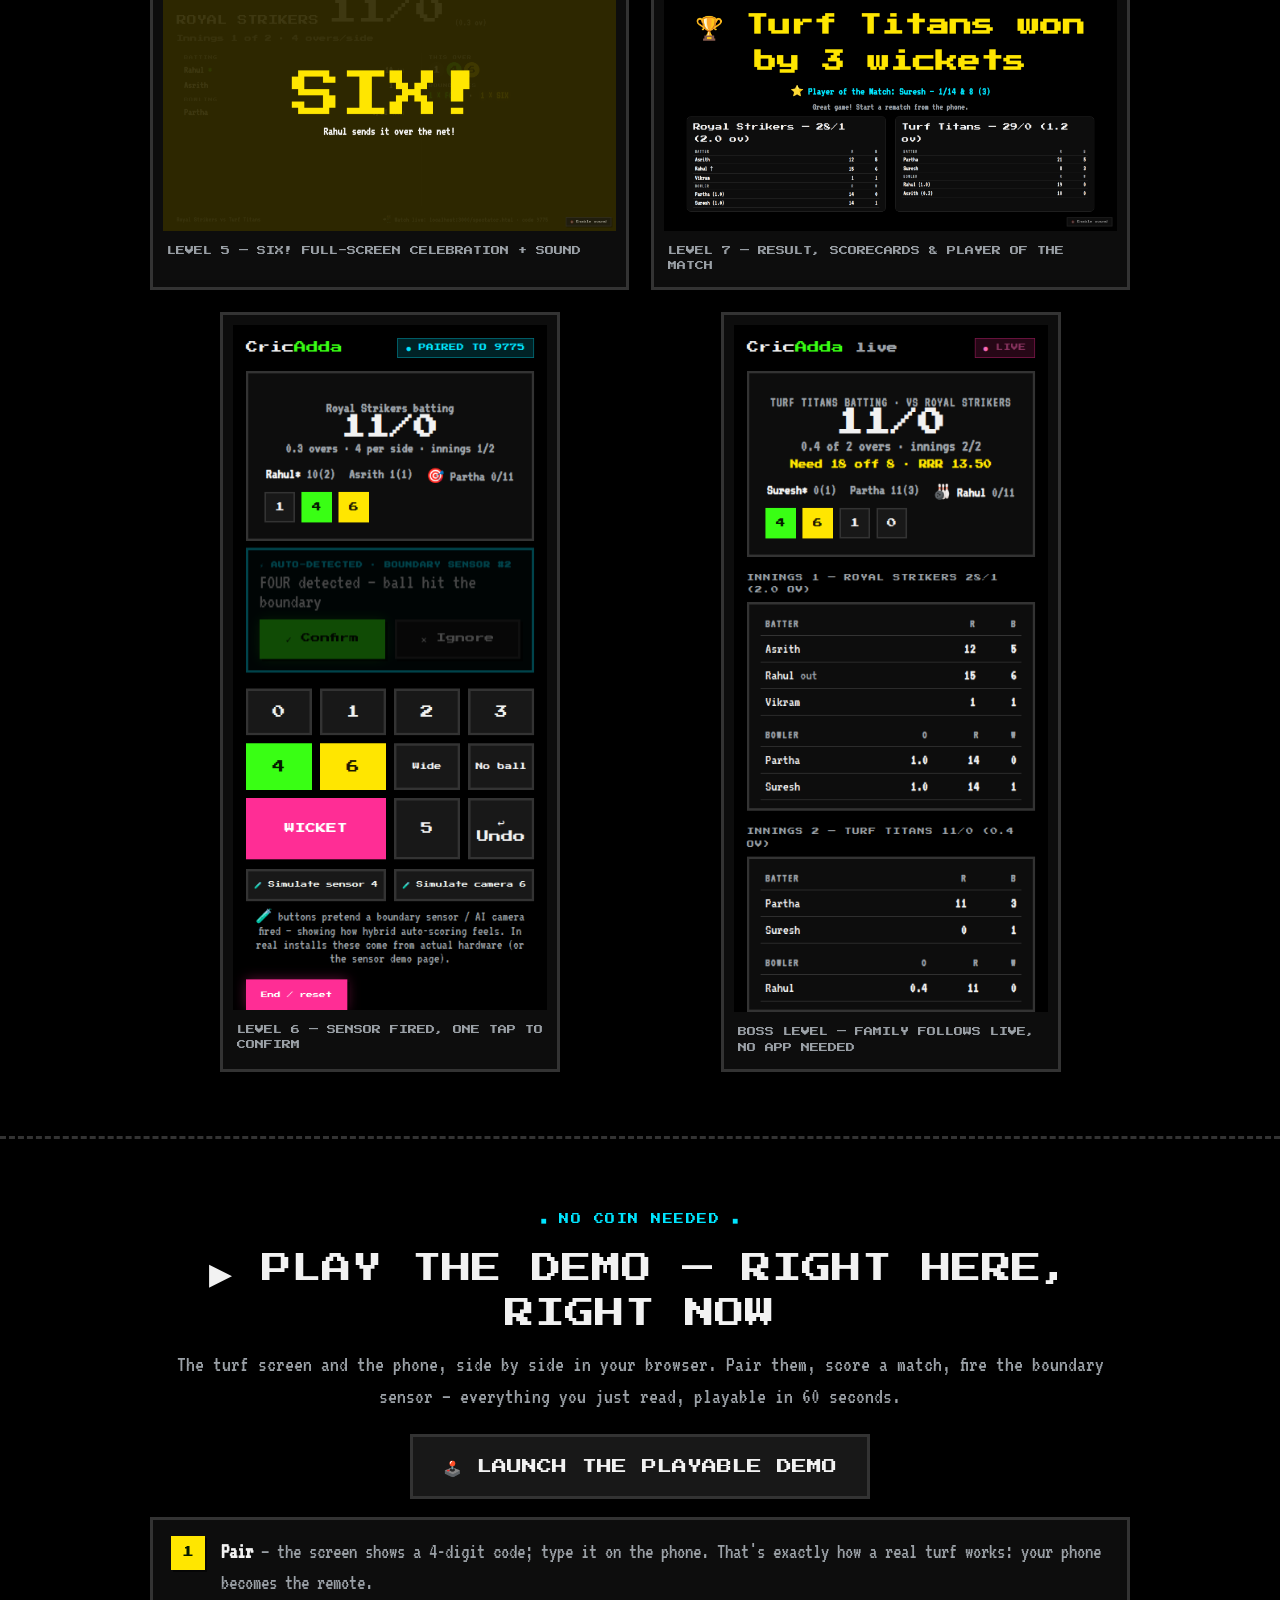
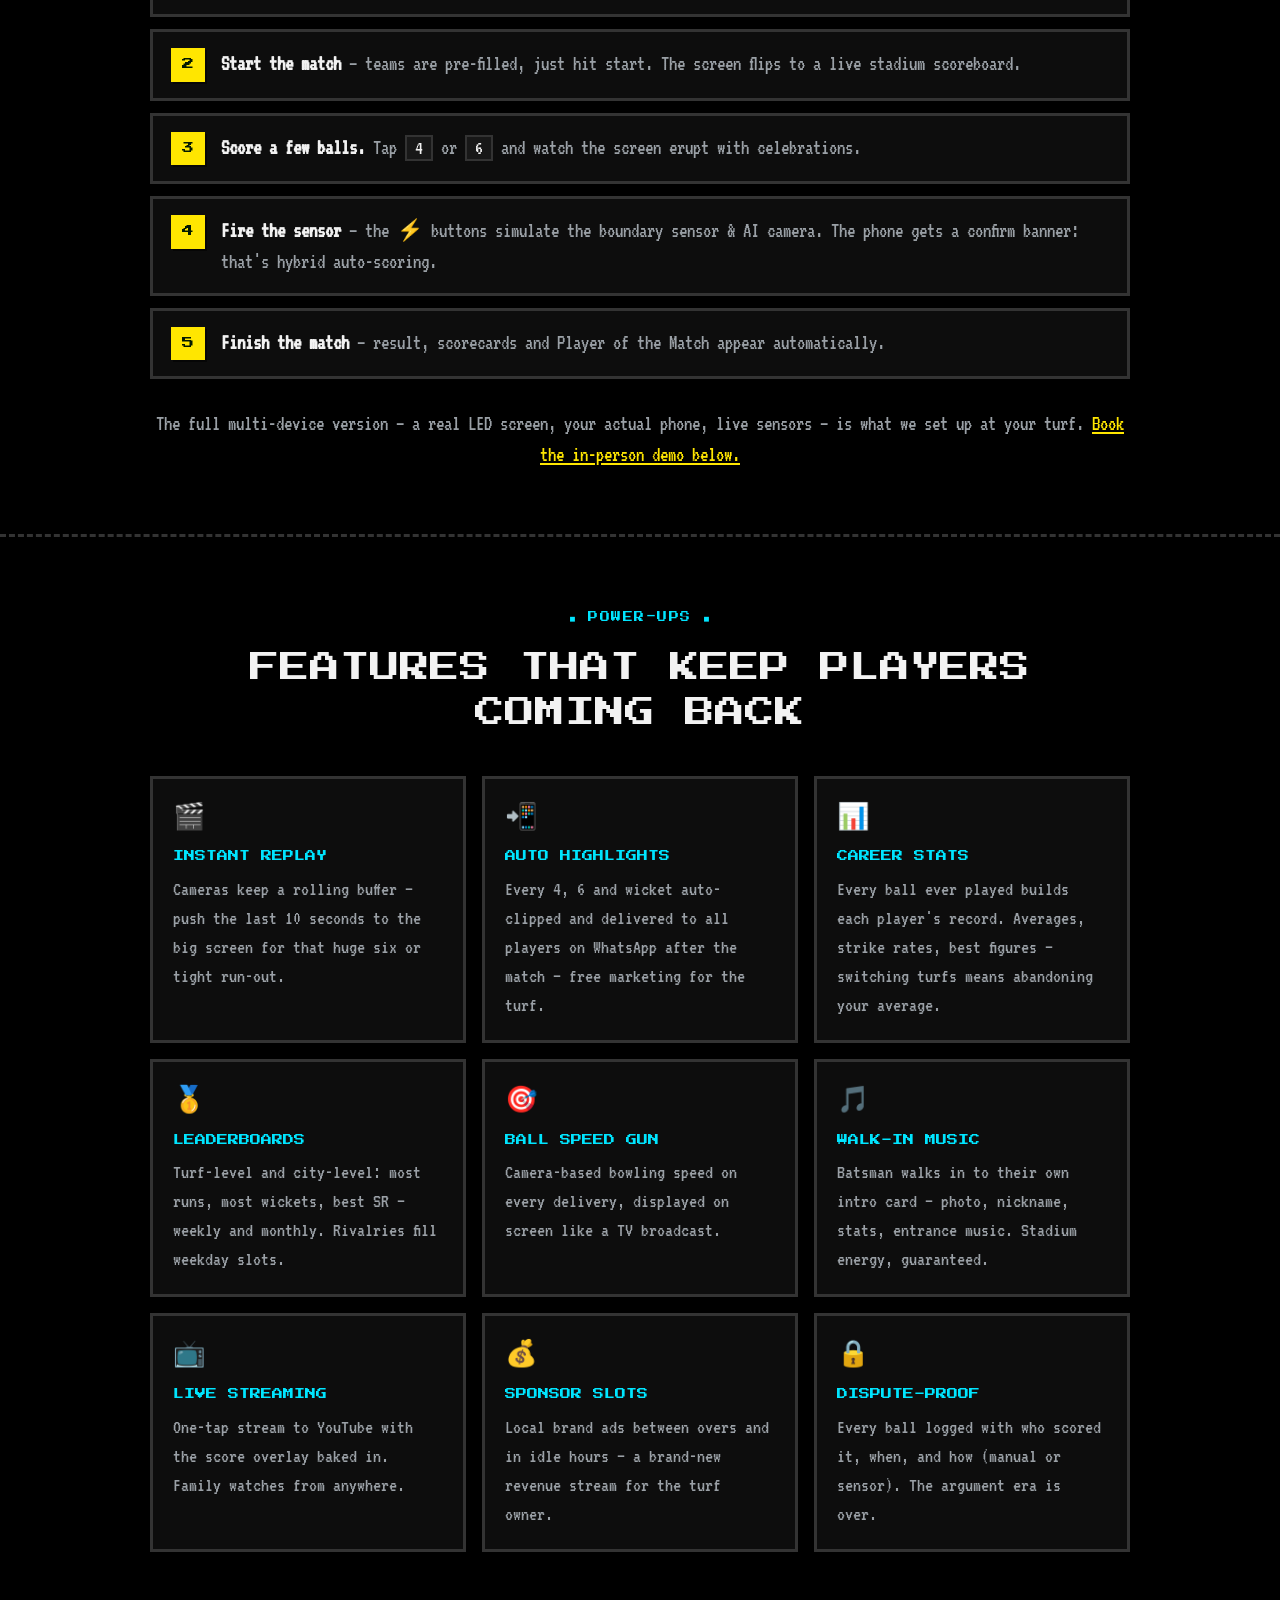
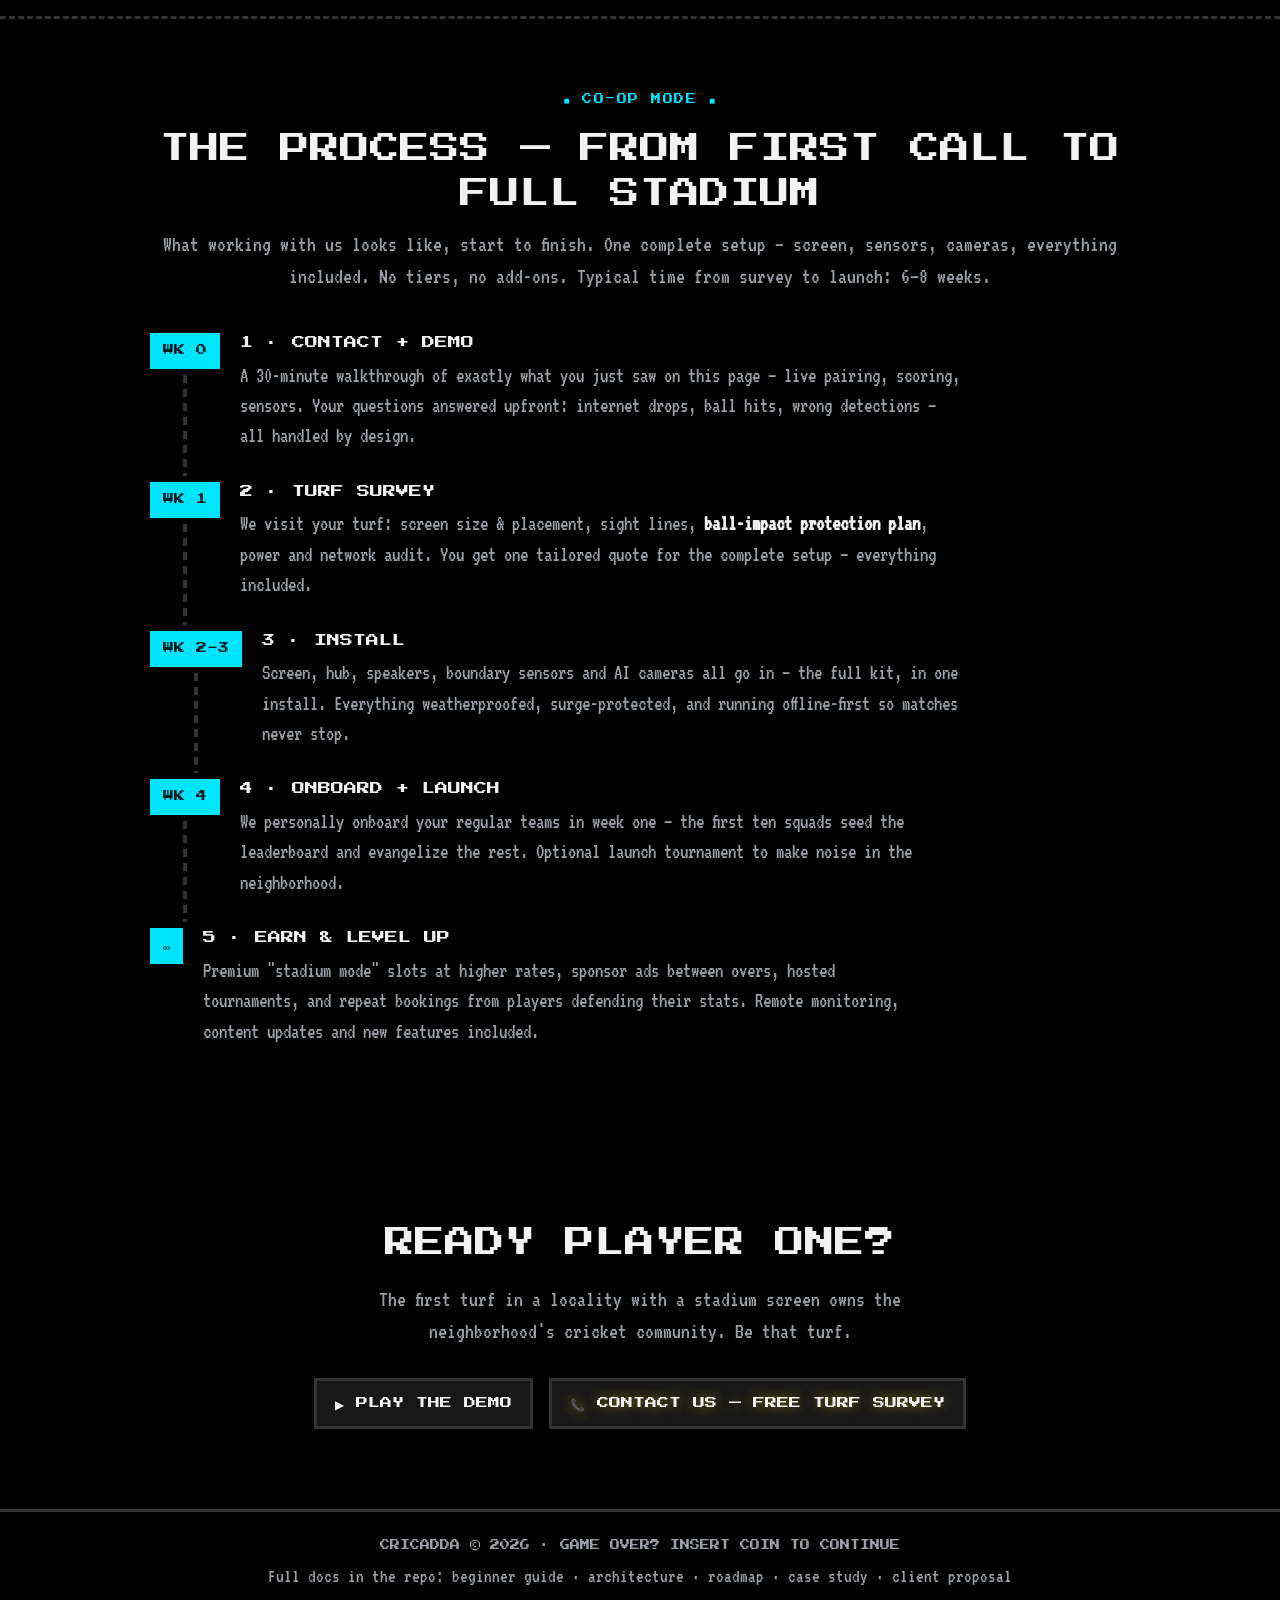
==== commit 1986af0f: "Switch to arcade black + neon palette, re-capture all screenshots - pure black background with neon " ====
--- a/website/index.html
+++ b/website/index.html
@@ -12,7 +12,7 @@
 
   /* ---------- nav ---------- */
   nav {
-    position: sticky; top: 0; z-index: 90; background: rgba(20,13,34,0.96);
+    position: sticky; top: 0; z-index: 90; background: rgba(5,5,5,0.96);
     border-bottom: 3px solid var(--line); padding: 14px 0;
   }
   nav .wrap { display: flex; align-items: center; justify-content: space-between; gap: 12px; flex-wrap: wrap; }
@@ -29,14 +29,14 @@
   .hero h1 {
     font-size: clamp(34px, 7.5vw, 74px); margin: 26px 0 6px; line-height: 1.15;
     color: var(--text);
-    text-shadow: 4px 4px 0 #06331d, 8px 8px 0 rgba(53,224,140,0.35);
+    text-shadow: 4px 4px 0 #041a00, 8px 8px 0 rgba(57,255,20,0.35), 0 0 34px rgba(57,255,20,0.4);
   }
   .hero h1 .g { color: var(--green); }
   .hero .tag { font-family: 'Press Start 2P', monospace; font-size: clamp(11px, 2vw, 16px); color: var(--gold); margin: 18px 0 8px; }
   .hero p.sub { color: var(--dim); max-width: 640px; margin: 14px auto 0; font-size: 22px; }
   .hero .cta-row { display: flex; gap: 16px; justify-content: center; margin-top: 34px; flex-wrap: wrap; }
   .hero .cta-row .btn { text-decoration: none; display: inline-block; font-size: 13px; padding: 18px 24px; }
-  .hero .cta-row .btn.primary { background: var(--green); border-color: var(--green); color: #06331d; }
+  .hero .cta-row .btn.primary { background: var(--green); border-color: var(--green); color: #041a00; }
   .press { margin-top: 30px; font-family: 'Press Start 2P', monospace; font-size: 12px; color: var(--green); }
 
   /* ---------- sections ---------- */
@@ -48,7 +48,7 @@
 
   /* ---------- attract mode (auto-playing scoreboard) ---------- */
   .arcade-frame {
-    background: #0d0819; border: 4px solid var(--line); box-shadow: 6px 6px 0 rgba(0,0,0,0.6);
+    background: #050505; border: 4px solid var(--line); box-shadow: 6px 6px 0 rgba(0,0,0,0.6);
     padding: 26px; position: relative; overflow: hidden;
   }
   .arcade-frame::before {
@@ -67,15 +67,15 @@
   }
   .am-flash.show { display: flex; animation: pop 0.3s ease; }
   @keyframes pop { from { transform: scale(0.7); } to { transform: scale(1); } }
-  .am-flash.f4 { background: rgba(7,50,30,0.94); color: var(--green); }
-  .am-flash.f6 { background: rgba(66,48,0,0.94); color: var(--gold); }
-  .am-flash.fw { background: rgba(74,12,32,0.94); color: var(--red); }
+  .am-flash.f4 { background: rgba(6,40,0,0.94); color: var(--green); }
+  .am-flash.f6 { background: rgba(48,42,0,0.94); color: var(--gold); }
+  .am-flash.fw { background: rgba(52,0,36,0.94); color: var(--red); }
   .demo-note { text-align: center; font-family: 'Press Start 2P', monospace; font-size: 9px; color: var(--dim); margin-top: 14px; }
 
   /* ---------- levels (player journey) ---------- */
   .levels { display: grid; gap: 18px; }
   .level { display: flex; gap: 20px; align-items: flex-start; background: var(--panel); border: 3px solid var(--line); box-shadow: 4px 4px 0 rgba(0,0,0,0.5); padding: 22px; }
-  .level .lv { font-family: 'Press Start 2P', monospace; font-size: 10px; background: var(--green); color: #06331d; padding: 10px 12px; white-space: nowrap; box-shadow: 3px 3px 0 rgba(0,0,0,0.5); }
+  .level .lv { font-family: 'Press Start 2P', monospace; font-size: 10px; background: var(--green); color: #041a00; padding: 10px 12px; white-space: nowrap; box-shadow: 3px 3px 0 rgba(0,0,0,0.5); }
   .level.boss .lv { background: var(--red); color: #fff; }
   .level h3 { font-size: 14px; margin-bottom: 10px; }
   .level p { color: var(--dim); font-size: 21px; }
@@ -107,7 +107,7 @@
   .steps60 { margin-top: 34px; }
   .steps60 ol { list-style: none; counter-reset: n; display: grid; gap: 12px; }
   .steps60 li { counter-increment: n; display: flex; gap: 16px; align-items: baseline; background: var(--panel); border: 3px solid var(--line); padding: 16px 18px; box-shadow: 4px 4px 0 rgba(0,0,0,0.5); }
-  .steps60 li::before { content: counter(n); font-family: 'Press Start 2P', monospace; font-size: 12px; color: #06331d; background: var(--gold); padding: 8px 11px; box-shadow: 2px 2px 0 rgba(0,0,0,0.5); }
+  .steps60 li::before { content: counter(n); font-family: 'Press Start 2P', monospace; font-size: 12px; color: #041a00; background: var(--gold); padding: 8px 11px; box-shadow: 2px 2px 0 rgba(0,0,0,0.5); }
   .steps60 li span { color: var(--dim); font-size: 21px; }
   .steps60 b, .steps60 code { color: var(--text); }
   code { font-family: 'VT323', monospace; background: var(--panel2); padding: 1px 8px; border: 2px solid var(--line); font-size: 20px; }
@@ -125,7 +125,7 @@
   .quest { display: grid; gap: 0; }
   .q-step { display: flex; gap: 20px; }
   .q-rail { display: flex; flex-direction: column; align-items: center; }
-  .q-dot { font-family: 'Press Start 2P', monospace; font-size: 11px; background: var(--blue); color: #08303f; padding: 10px 13px; box-shadow: 3px 3px 0 rgba(0,0,0,0.5); white-space: nowrap; }
+  .q-dot { font-family: 'Press Start 2P', monospace; font-size: 11px; background: var(--blue); color: #002026; padding: 10px 13px; box-shadow: 3px 3px 0 rgba(0,0,0,0.5); white-space: nowrap; }
   .q-line { flex: 1; width: 4px; background: repeating-linear-gradient(180deg, var(--line) 0 8px, transparent 8px 14px); margin: 6px 0; min-height: 26px; }
   .q-body { padding-bottom: 30px; }
   .q-body h3 { font-size: 13px; margin-bottom: 8px; }
@@ -265,31 +265,31 @@
     <div class="arcade-frame flowchart">
       <svg viewBox="0 0 760 320" width="100%" role="img" aria-label="System diagram">
         <defs><marker id="arr" markerWidth="8" markerHeight="8" refX="7" refY="4" orient="auto">
-          <path d="M0,0 L8,4 L0,8 z" fill="#4dd8ff"/></marker></defs>
-        <rect x="14" y="26" width="470" height="270" fill="none" stroke="#453173" stroke-width="3" stroke-dasharray="10 6"/>
-        <text x="30" y="52" fill="#a08fc9" font-size="17">THE TURF · LOCAL WI-FI · SURVIVES INTERNET CUTS</text>
-        <rect x="34" y="76" width="170" height="84" fill="#1e1533" stroke="#35e08c" stroke-width="3"/>
-        <text x="119" y="112" fill="#f5efdc" font-size="12" class="pxt" text-anchor="middle">🖥 BIG SCREEN</text>
-        <text x="119" y="140" fill="#a08fc9" font-size="16" text-anchor="middle">behind the bowler</text>
-        <rect x="290" y="76" width="170" height="84" fill="#1e1533" stroke="#ffcc33" stroke-width="3"/>
-        <text x="375" y="112" fill="#f5efdc" font-size="12" class="pxt" text-anchor="middle">🧠 TURF HUB</text>
-        <text x="375" y="140" fill="#a08fc9" font-size="16" text-anchor="middle">merges every event</text>
-        <rect x="34" y="196" width="170" height="72" fill="#1e1533" stroke="#4dd8ff" stroke-width="3"/>
-        <text x="119" y="226" fill="#f5efdc" font-size="10" class="pxt" text-anchor="middle">⚡ SENSORS + 📷 AI</text>
-        <text x="119" y="252" fill="#a08fc9" font-size="16" text-anchor="middle">detect 4s, 6s &amp; runs</text>
-        <rect x="290" y="196" width="170" height="72" fill="#1e1533" stroke="#ff4d6d" stroke-width="3"/>
-        <text x="375" y="226" fill="#f5efdc" font-size="10" class="pxt" text-anchor="middle">📱 PHONE = REMOTE</text>
-        <text x="375" y="252" fill="#a08fc9" font-size="16" text-anchor="middle">pairs with code · manual wins</text>
-        <rect x="556" y="96" width="184" height="140" fill="#1e1533" stroke="#453173" stroke-width="3"/>
-        <text x="648" y="130" fill="#f5efdc" font-size="12" class="pxt" text-anchor="middle">☁ CLOUD</text>
-        <text x="648" y="158" fill="#a08fc9" font-size="15" text-anchor="middle">OTP login · saved teams</text>
-        <text x="648" y="180" fill="#a08fc9" font-size="15" text-anchor="middle">career stats · leaderboards</text>
-        <text x="648" y="202" fill="#a08fc9" font-size="15" text-anchor="middle">highlights · tournaments</text>
-        <line x1="290" y1="118" x2="212" y2="118" stroke="#4dd8ff" stroke-width="3" marker-end="url(#arr)"/>
-        <line x1="204" y1="222" x2="288" y2="152" stroke="#4dd8ff" stroke-width="3" marker-end="url(#arr)"/>
-        <line x1="375" y1="196" x2="375" y2="168" stroke="#4dd8ff" stroke-width="3" marker-end="url(#arr)"/>
-        <line x1="466" y1="118" x2="548" y2="118" stroke="#4dd8ff" stroke-width="3" stroke-dasharray="7 5" marker-end="url(#arr)"/>
-        <text x="507" y="104" fill="#a08fc9" font-size="14" text-anchor="middle">syncs when online</text>
+          <path d="M0,0 L8,4 L0,8 z" fill="#00e5ff"/></marker></defs>
+        <rect x="14" y="26" width="470" height="270" fill="none" stroke="#333333" stroke-width="3" stroke-dasharray="10 6"/>
+        <text x="30" y="52" fill="#9aa0a6" font-size="17">THE TURF · LOCAL WI-FI · SURVIVES INTERNET CUTS</text>
+        <rect x="34" y="76" width="170" height="84" fill="#0d0d0d" stroke="#39ff14" stroke-width="3"/>
+        <text x="119" y="112" fill="#f2f2f2" font-size="12" class="pxt" text-anchor="middle">🖥 BIG SCREEN</text>
+        <text x="119" y="140" fill="#9aa0a6" font-size="16" text-anchor="middle">behind the bowler</text>
+        <rect x="290" y="76" width="170" height="84" fill="#0d0d0d" stroke="#ffe600" stroke-width="3"/>
+        <text x="375" y="112" fill="#f2f2f2" font-size="12" class="pxt" text-anchor="middle">🧠 TURF HUB</text>
+        <text x="375" y="140" fill="#9aa0a6" font-size="16" text-anchor="middle">merges every event</text>
+        <rect x="34" y="196" width="170" height="72" fill="#0d0d0d" stroke="#00e5ff" stroke-width="3"/>
+        <text x="119" y="226" fill="#f2f2f2" font-size="10" class="pxt" text-anchor="middle">⚡ SENSORS + 📷 AI</text>
+        <text x="119" y="252" fill="#9aa0a6" font-size="16" text-anchor="middle">detect 4s, 6s &amp; runs</text>
+        <rect x="290" y="196" width="170" height="72" fill="#0d0d0d" stroke="#ff2d95" stroke-width="3"/>
+        <text x="375" y="226" fill="#f2f2f2" font-size="10" class="pxt" text-anchor="middle">📱 PHONE = REMOTE</text>
+        <text x="375" y="252" fill="#9aa0a6" font-size="16" text-anchor="middle">pairs with code · manual wins</text>
+        <rect x="556" y="96" width="184" height="140" fill="#0d0d0d" stroke="#333333" stroke-width="3"/>
+        <text x="648" y="130" fill="#f2f2f2" font-size="12" class="pxt" text-anchor="middle">☁ CLOUD</text>
+        <text x="648" y="158" fill="#9aa0a6" font-size="15" text-anchor="middle">OTP login · saved teams</text>
+        <text x="648" y="180" fill="#9aa0a6" font-size="15" text-anchor="middle">career stats · leaderboards</text>
+        <text x="648" y="202" fill="#9aa0a6" font-size="15" text-anchor="middle">highlights · tournaments</text>
+        <line x1="290" y1="118" x2="212" y2="118" stroke="#00e5ff" stroke-width="3" marker-end="url(#arr)"/>
+        <line x1="204" y1="222" x2="288" y2="152" stroke="#00e5ff" stroke-width="3" marker-end="url(#arr)"/>
+        <line x1="375" y1="196" x2="375" y2="168" stroke="#00e5ff" stroke-width="3" marker-end="url(#arr)"/>
+        <line x1="466" y1="118" x2="548" y2="118" stroke="#00e5ff" stroke-width="3" stroke-dasharray="7 5" marker-end="url(#arr)"/>
+        <text x="507" y="104" fill="#9aa0a6" font-size="14" text-anchor="middle">syncs when online</text>
       </svg>
     </div>
   </div>
--- a/website/style.css
+++ b/website/style.css
@@ -11,16 +11,16 @@
 }
 * { margin: 0; padding: 0; box-sizing: border-box; }
 :root {
-  --bg: #140d22;
-  --panel: #1e1533;
-  --panel2: #2b1d49;
-  --line: #453173;
-  --text: #f5efdc;
-  --dim: #a08fc9;
-  --green: #35e08c;
-  --gold: #ffcc33;
-  --red: #ff4d6d;
-  --blue: #4dd8ff;
+  --bg: #000000;
+  --panel: #0d0d0d;
+  --panel2: #181818;
+  --line: #333333;
+  --text: #f2f2f2;
+  --dim: #9aa0a6;
+  --green: #39ff14;
+  --gold: #ffe600;
+  --red: #ff2d95;
+  --blue: #00e5ff;
   --radius: 14px;
 }
 html, body { height: 100%; }
@@ -71,9 +71,9 @@
   image-rendering: pixelated;
 }
 button:active { transform: translate(3px, 3px); box-shadow: none; }
-button.primary { background: var(--green); border-color: var(--green); color: #06331d; }
+button.primary { background: var(--green); border-color: var(--green); color: #041a00; }
 button.danger { background: var(--red); border-color: var(--red); color: #fff; }
-button.gold { background: var(--gold); border-color: var(--gold); color: #3c2e00; }
+button.gold { background: var(--gold); border-color: var(--gold); color: #1a1600; }
 input, select, textarea {
   font-family: 'VT323', monospace;
   font-size: 20px;
@@ -92,8 +92,8 @@
   display: inline-block; font-family: 'Press Start 2P', monospace; font-size: 9px; letter-spacing: 0.05em;
   padding: 6px 10px; border-radius: 0; text-transform: uppercase;
 }
-.badge.live { background: rgba(255,77,109,0.15); color: #ff8fa3; border: 1px solid rgba(255,77,109,0.4); }
-.badge.auto { background: rgba(77,216,255,0.15); color: var(--blue); border: 1px solid rgba(77,216,255,0.4); }
+.badge.live { background: rgba(255,45,149,0.15); color: #ff6ab8; border: 1px solid rgba(255,45,149,0.4); }
+.badge.auto { background: rgba(0,229,255,0.15); color: var(--blue); border: 1px solid rgba(0,229,255,0.4); }
 
 /* ball chips (this over) */
 .balls { display: flex; gap: 8px; flex-wrap: wrap; }
@@ -103,8 +103,8 @@
   font-family: 'Press Start 2P', monospace; font-size: 12px;
   background: var(--panel2); border: 2px solid var(--line);
 }
-.ball-chip.b4 { background: var(--green); color: #06331d; border-color: var(--green); }
-.ball-chip.b6 { background: var(--gold); color: #3c2e00; border-color: var(--gold); }
+.ball-chip.b4 { background: var(--green); color: #041a00; border-color: var(--green); }
+.ball-chip.b6 { background: var(--gold); color: #1a1600; border-color: var(--gold); }
 .ball-chip.bw { background: var(--red); color: #fff; border-color: var(--red); }
 .ball-chip.sensor { box-shadow: 0 0 0 3px var(--blue); }
 
@@ -116,3 +116,10 @@
   transition: opacity 0.25s; z-index: 100;
 }
 .toast.show { opacity: 1; }
+
+/* neon glow accents (arcade palette) */
+button.primary { box-shadow: 3px 3px 0 rgba(0,0,0,0.55), 0 0 16px rgba(57,255,20,0.35); }
+button.gold { box-shadow: 3px 3px 0 rgba(0,0,0,0.55), 0 0 16px rgba(255,230,0,0.3); }
+button.danger { box-shadow: 3px 3px 0 rgba(0,0,0,0.55), 0 0 16px rgba(255,45,149,0.35); }
+.gold { text-shadow: 0 0 12px rgba(255,230,0,0.5); }
+.green { text-shadow: 0 0 12px rgba(57,255,20,0.5); }
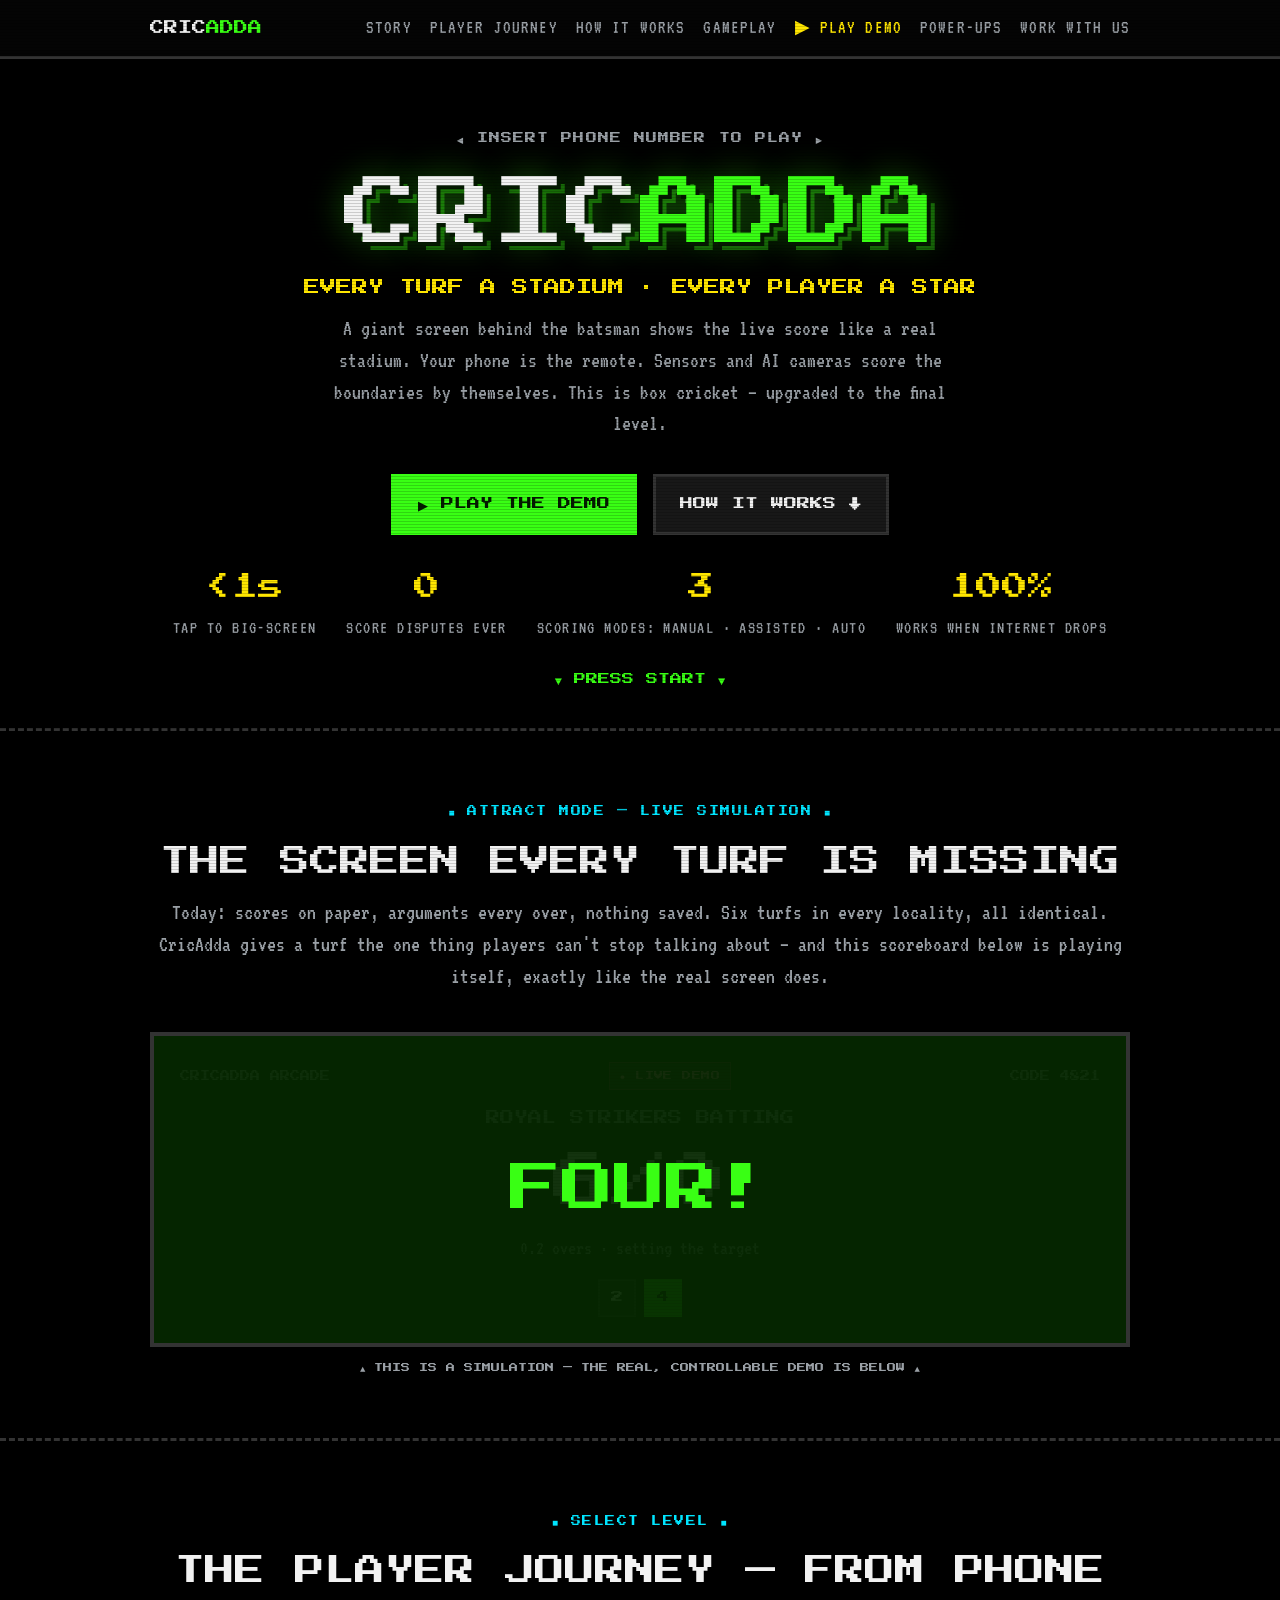
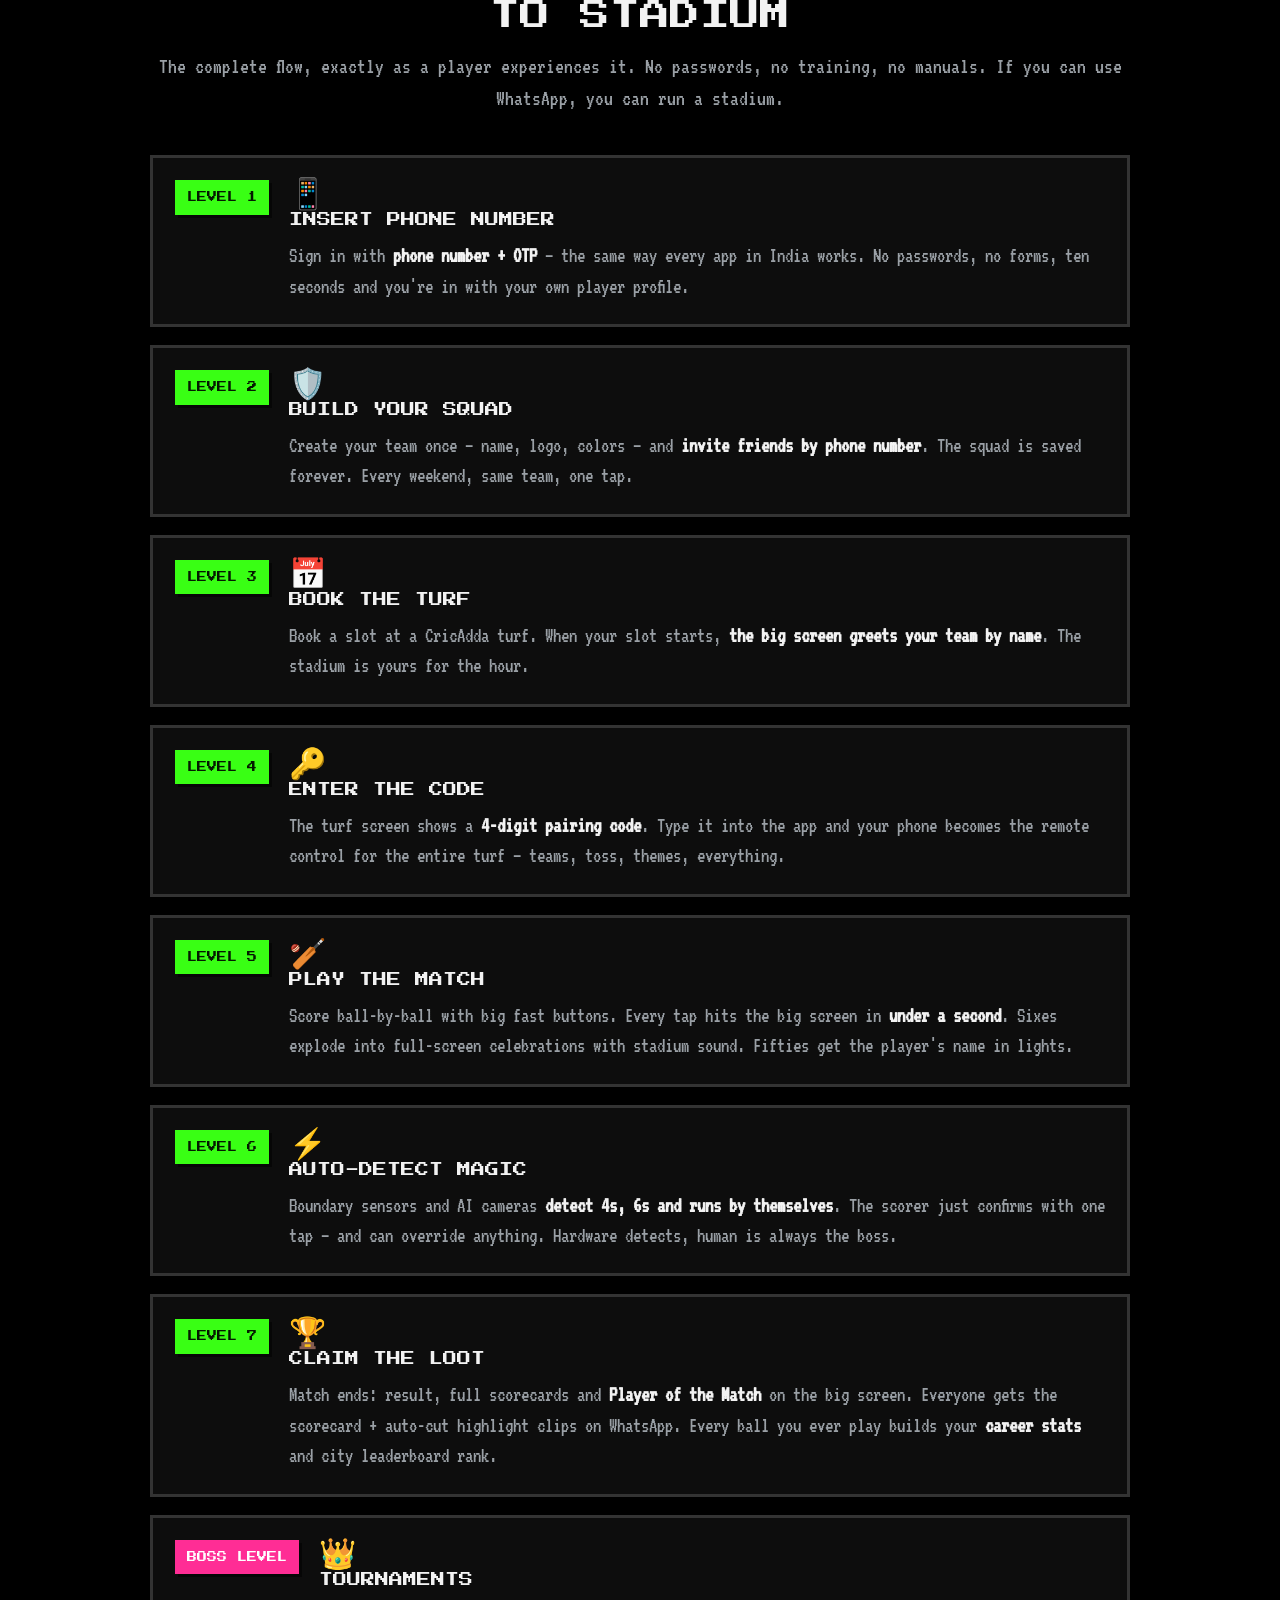
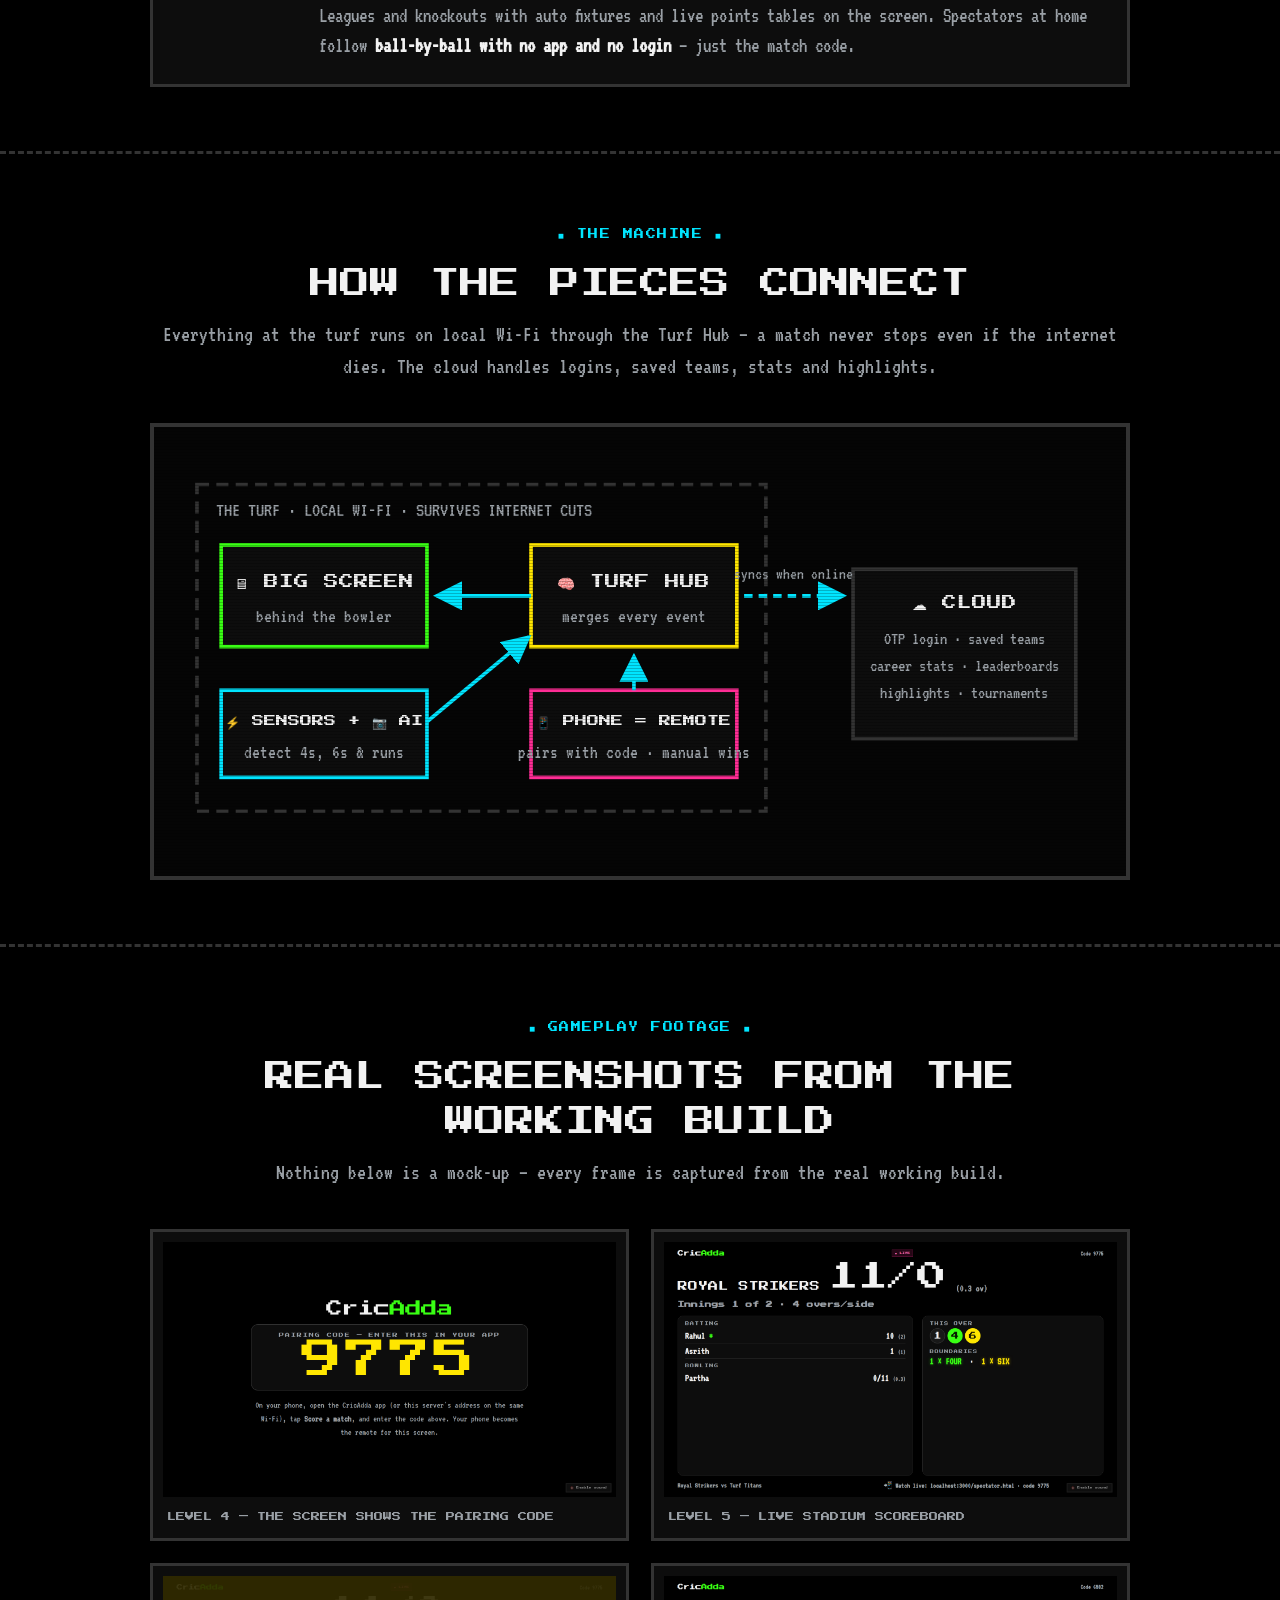
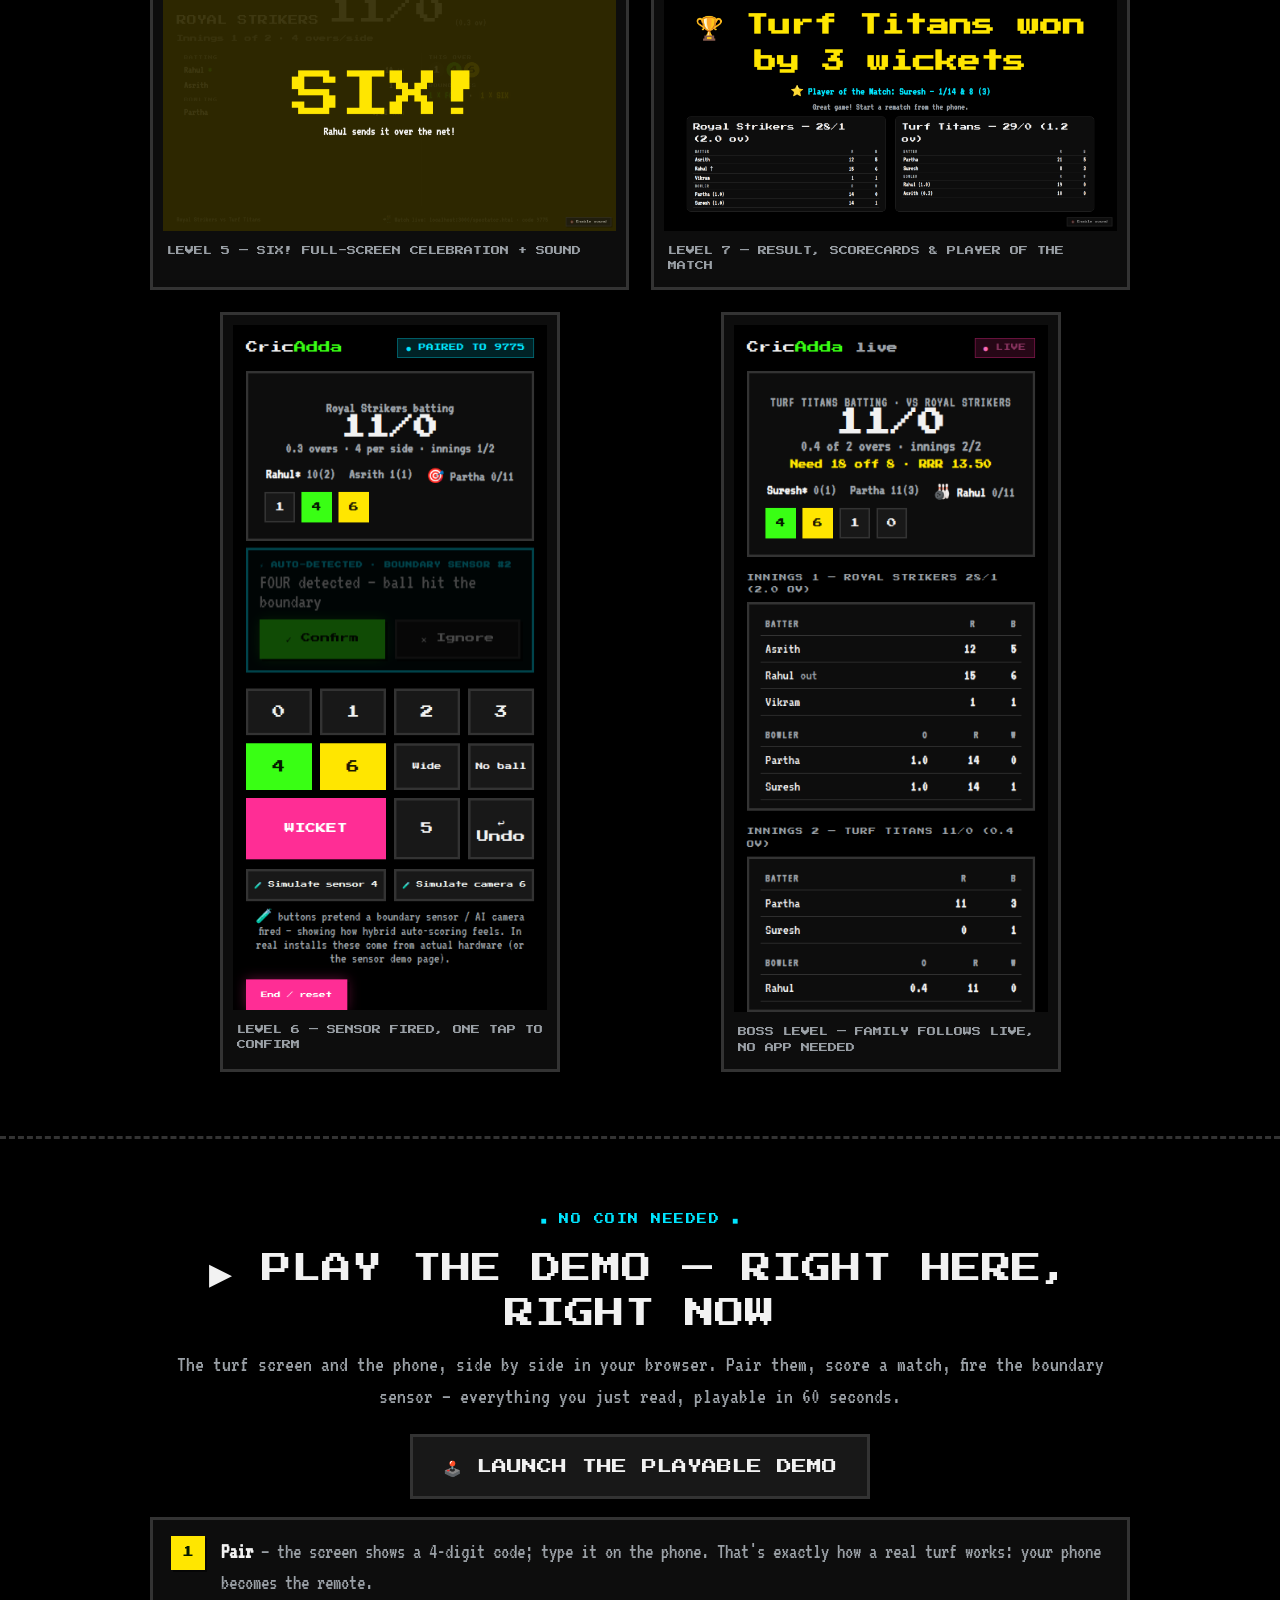
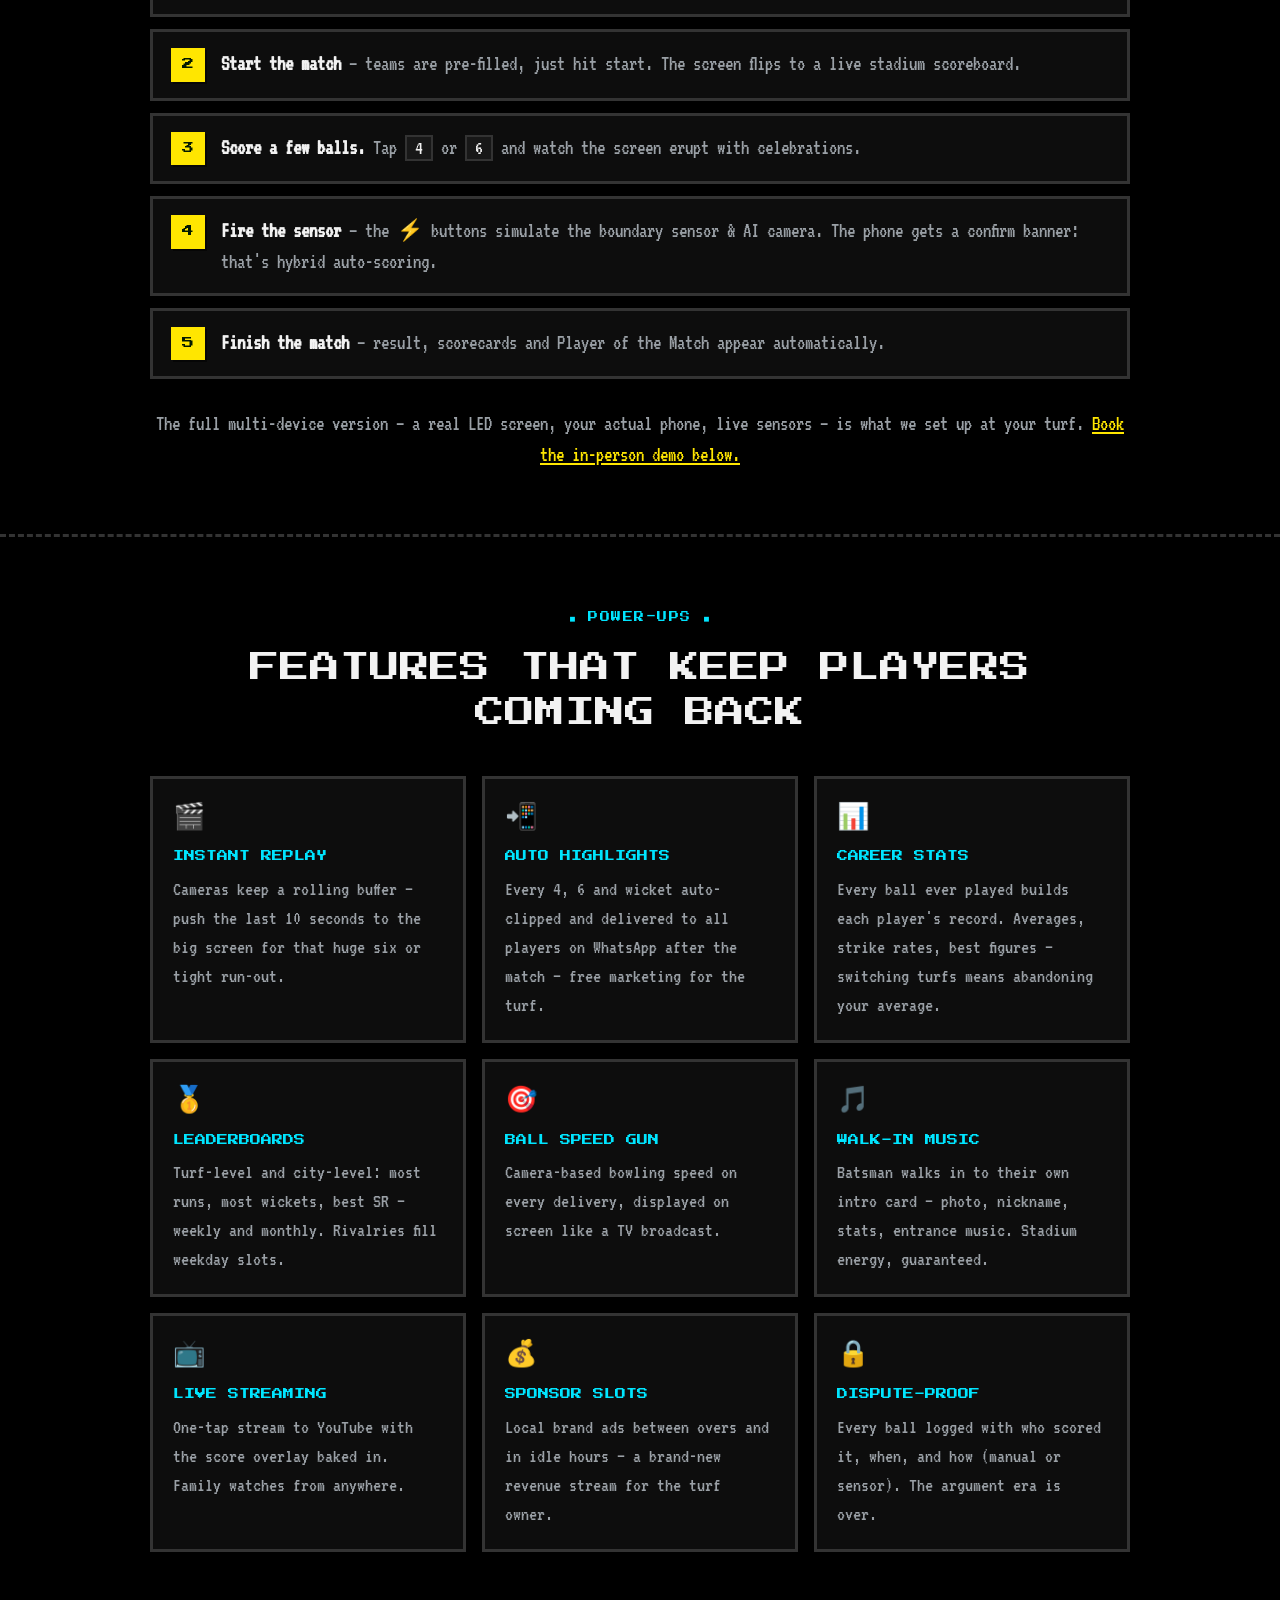
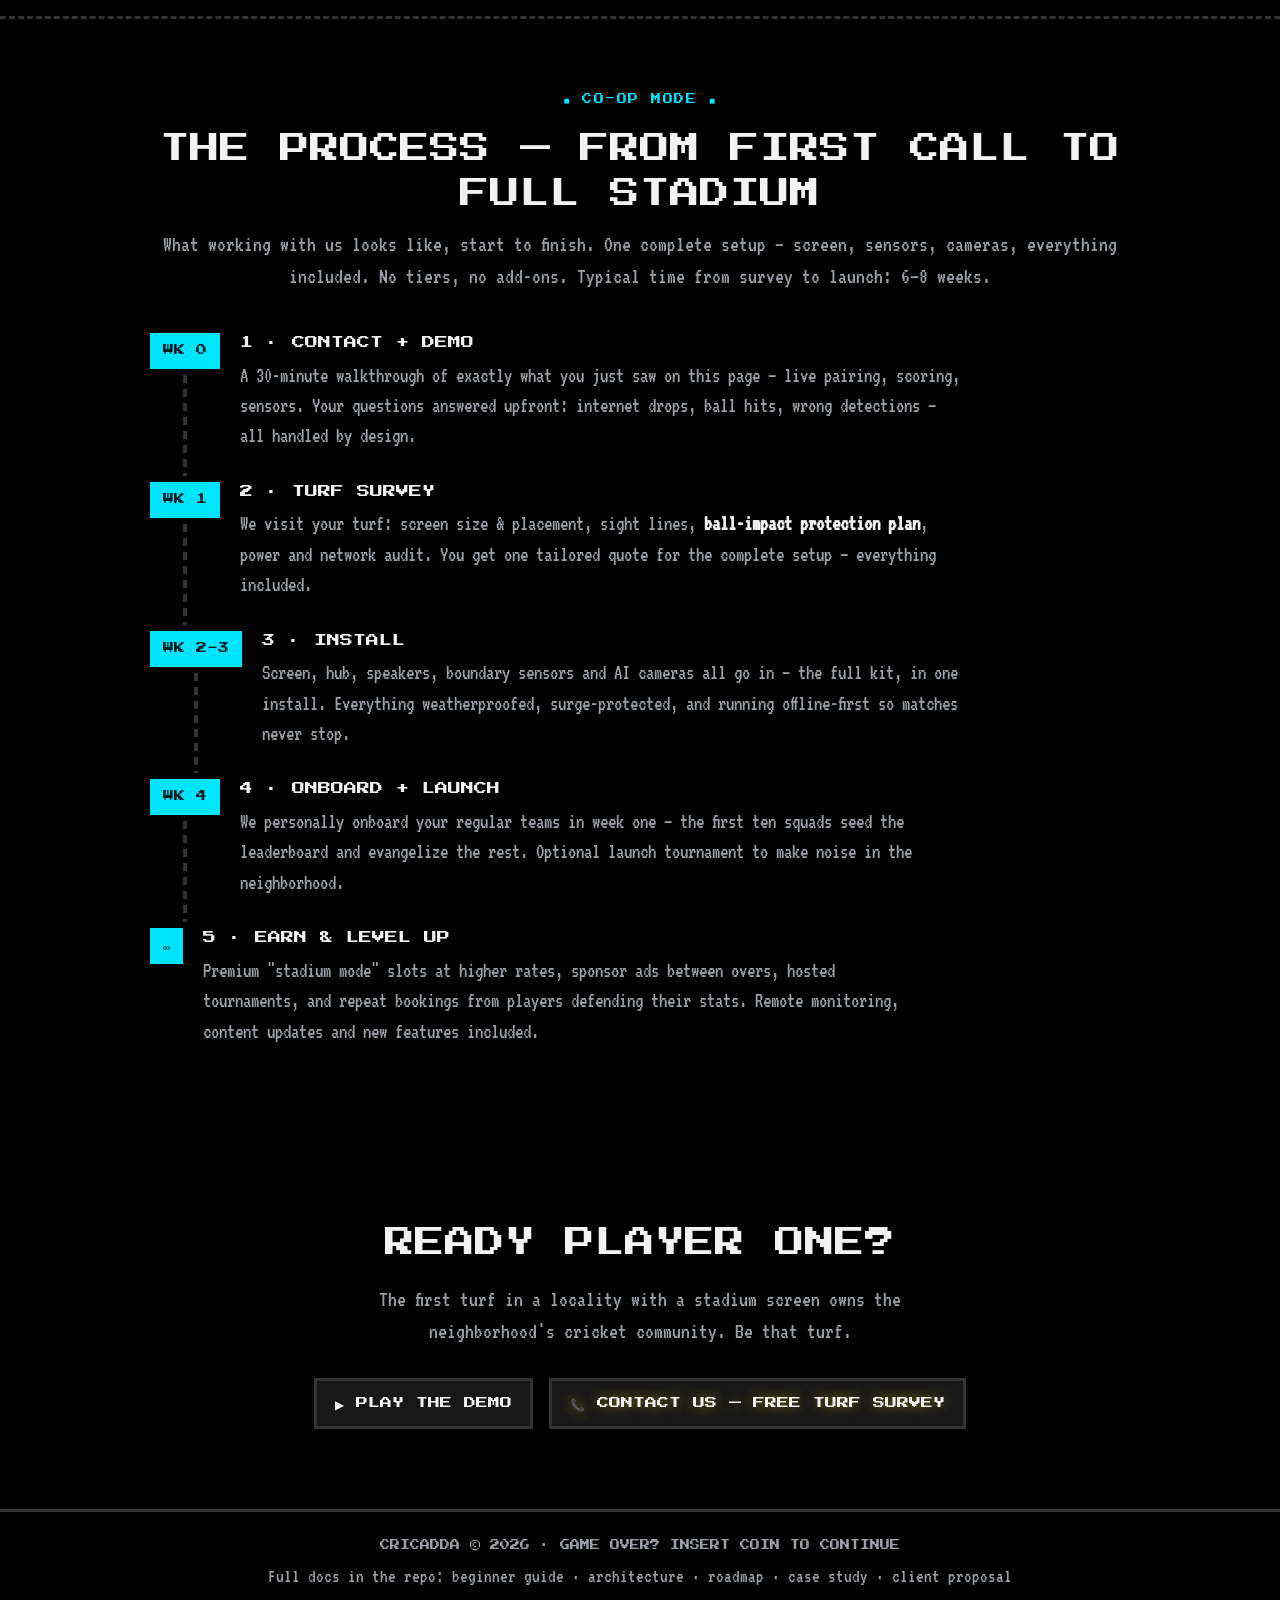
==== commit 64492f83: "Add full SEO kit: meta tags, favicons, OG image, manifest, robots, sitemap - SEO titles + meta descr" ====
--- a/website/index.html
+++ b/website/index.html
@@ -3,7 +3,70 @@
 <head>
 <meta charset="utf-8">
 <meta name="viewport" content="width=device-width, initial-scale=1">
-<title>CricAdda — Every Turf a Stadium</title>
+<title>CricAdda — Smart Cricket Turf with Live Big-Screen Scoring | Every Turf a Stadium</title>
+<meta name="description" content="CricAdda turns a box-cricket turf into a stadium: a giant LED screen shows live scores, your phone is the remote, and sensors with AI cameras detect 4s, 6s and runs automatically. Play the demo in your browser.">
+<meta name="keywords" content="cricket turf, box cricket, live scoreboard, cricket scoring app, turf cricket, smart turf, cricket screen, automatic cricket scoring, CricAdda">
+<meta name="author" content="CricAdda">
+<meta name="robots" content="index, follow">
+<link rel="canonical" href="https://cricadda.com/">
+<meta name="theme-color" content="#000000">
+
+<!-- Open Graph -->
+<meta property="og:type" content="website">
+<meta property="og:site_name" content="CricAdda">
+<meta property="og:title" content="CricAdda — Every Turf a Stadium, Every Player a Star">
+<meta property="og:description" content="Big-screen live scores at the turf, your phone as the remote, and sensors that score 4s &amp; 6s by themselves. Play the demo right in your browser.">
+<meta property="og:url" content="https://cricadda.com/">
+<meta property="og:image" content="https://cricadda.com/og-image.png">
+<meta property="og:image:width" content="1200">
+<meta property="og:image:height" content="630">
+<meta property="og:image:alt" content="CricAdda — retro arcade cricket scoreboard: Every Turf a Stadium">
+<meta property="og:locale" content="en_IN">
+
+<!-- Twitter -->
+<meta name="twitter:card" content="summary_large_image">
+<meta name="twitter:title" content="CricAdda — Every Turf a Stadium, Every Player a Star">
+<meta name="twitter:description" content="Big-screen live scores at the turf, your phone as the remote, sensors that score 4s &amp; 6s by themselves. Play the demo in your browser.">
+<meta name="twitter:image" content="https://cricadda.com/og-image.png">
+
+<!-- Icons & manifest -->
+<link rel="icon" href="/favicon.ico" sizes="48x48">
+<link rel="icon" href="/favicon-32x32.png" type="image/png" sizes="32x32">
+<link rel="icon" href="/favicon-16x16.png" type="image/png" sizes="16x16">
+<link rel="apple-touch-icon" href="/apple-touch-icon.png">
+<link rel="manifest" href="/manifest.webmanifest">
+
+<!-- Structured data -->
+<script type="application/ld+json">
+{
+  "@context": "https://schema.org",
+  "@graph": [
+    {
+      "@type": "Organization",
+      "@id": "https://cricadda.com/#org",
+      "name": "CricAdda",
+      "url": "https://cricadda.com/",
+      "logo": "https://cricadda.com/icon-512.png",
+      "description": "Smart cricket turf experience: live big-screen scoring controlled from your phone, with sensor and AI-camera automation.",
+      "slogan": "Every turf a stadium. Every player a star."
+    },
+    {
+      "@type": "WebSite",
+      "@id": "https://cricadda.com/#website",
+      "url": "https://cricadda.com/",
+      "name": "CricAdda",
+      "publisher": { "@id": "https://cricadda.com/#org" }
+    },
+    {
+      "@type": "SportsActivityLocation",
+      "name": "CricAdda Smart Cricket Turf",
+      "url": "https://cricadda.com/",
+      "sport": "Cricket",
+      "description": "Box-cricket turf with stadium-style live scoreboard, phone-controlled scoring, instant celebrations, and automatic boundary detection."
+    }
+  ]
+}
+</script>
 <link rel="stylesheet" href="style.css">
 <style>
   html { scroll-behavior: smooth; }
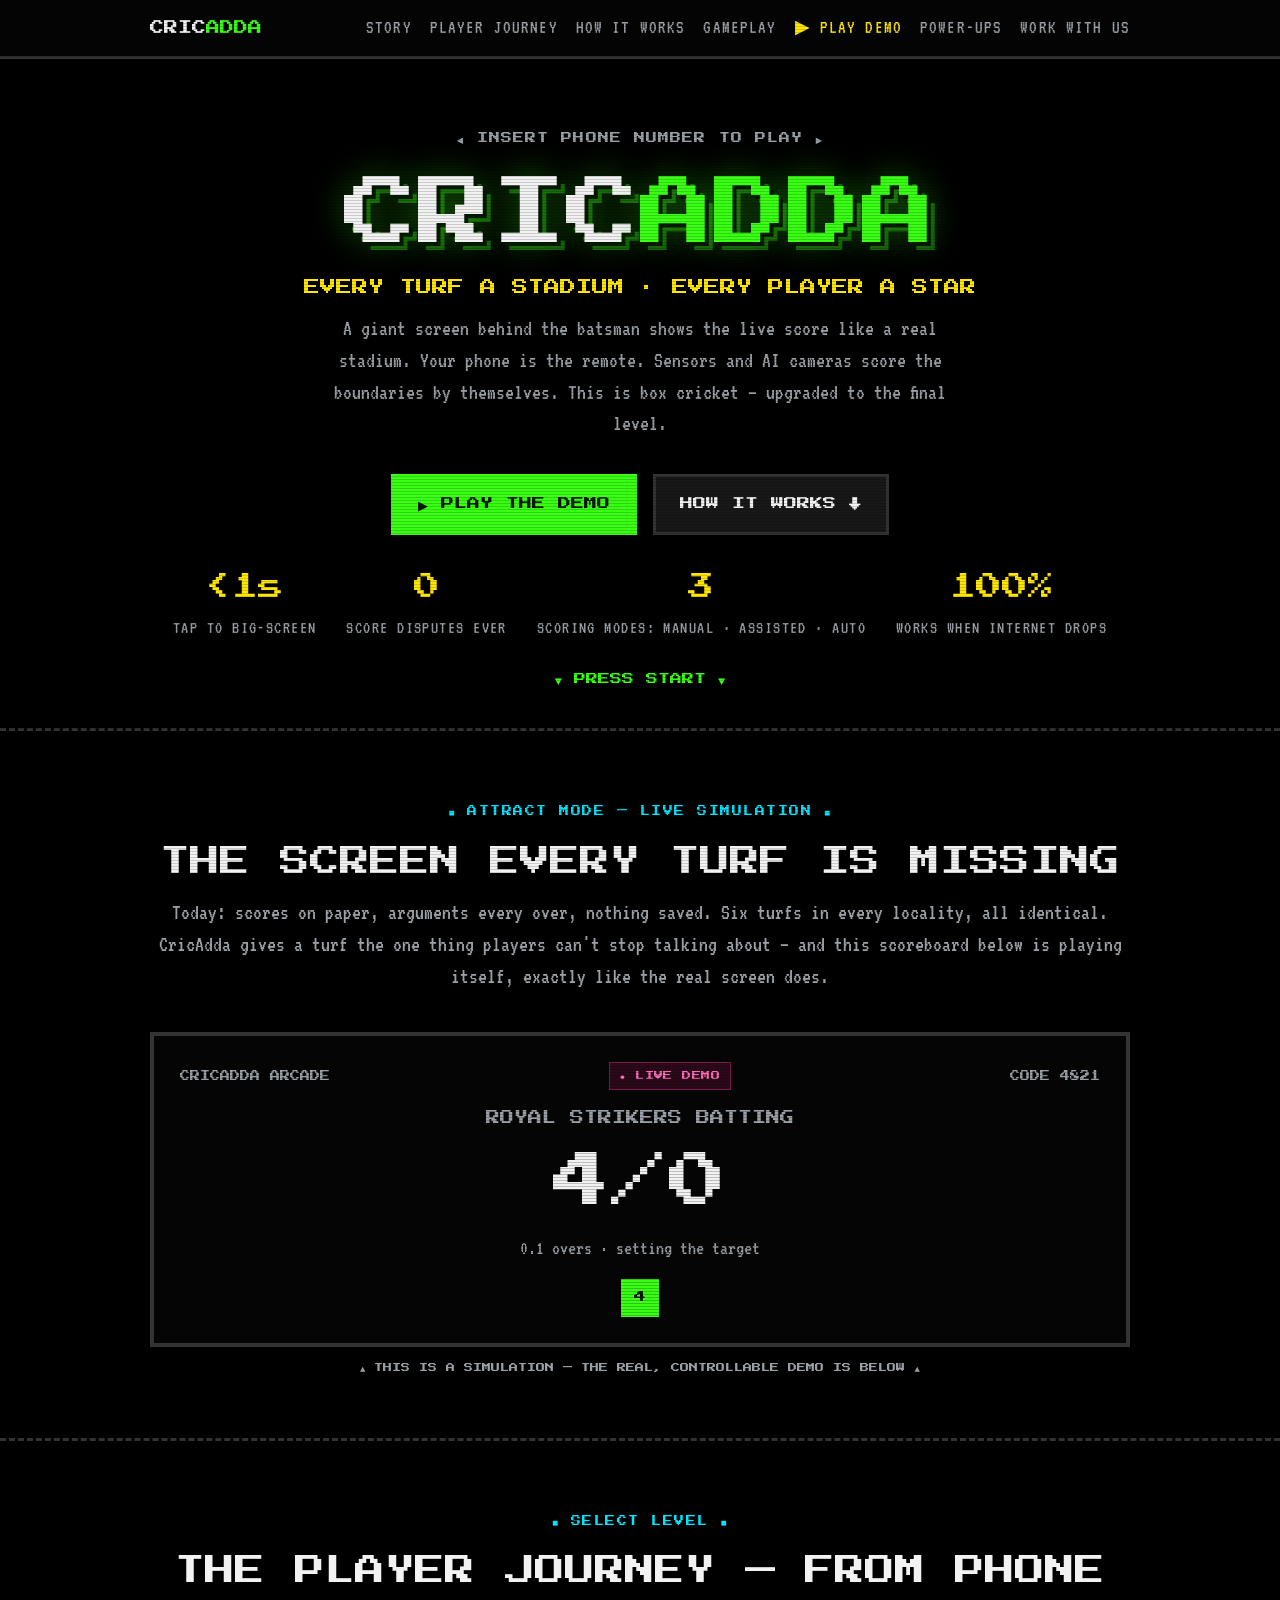
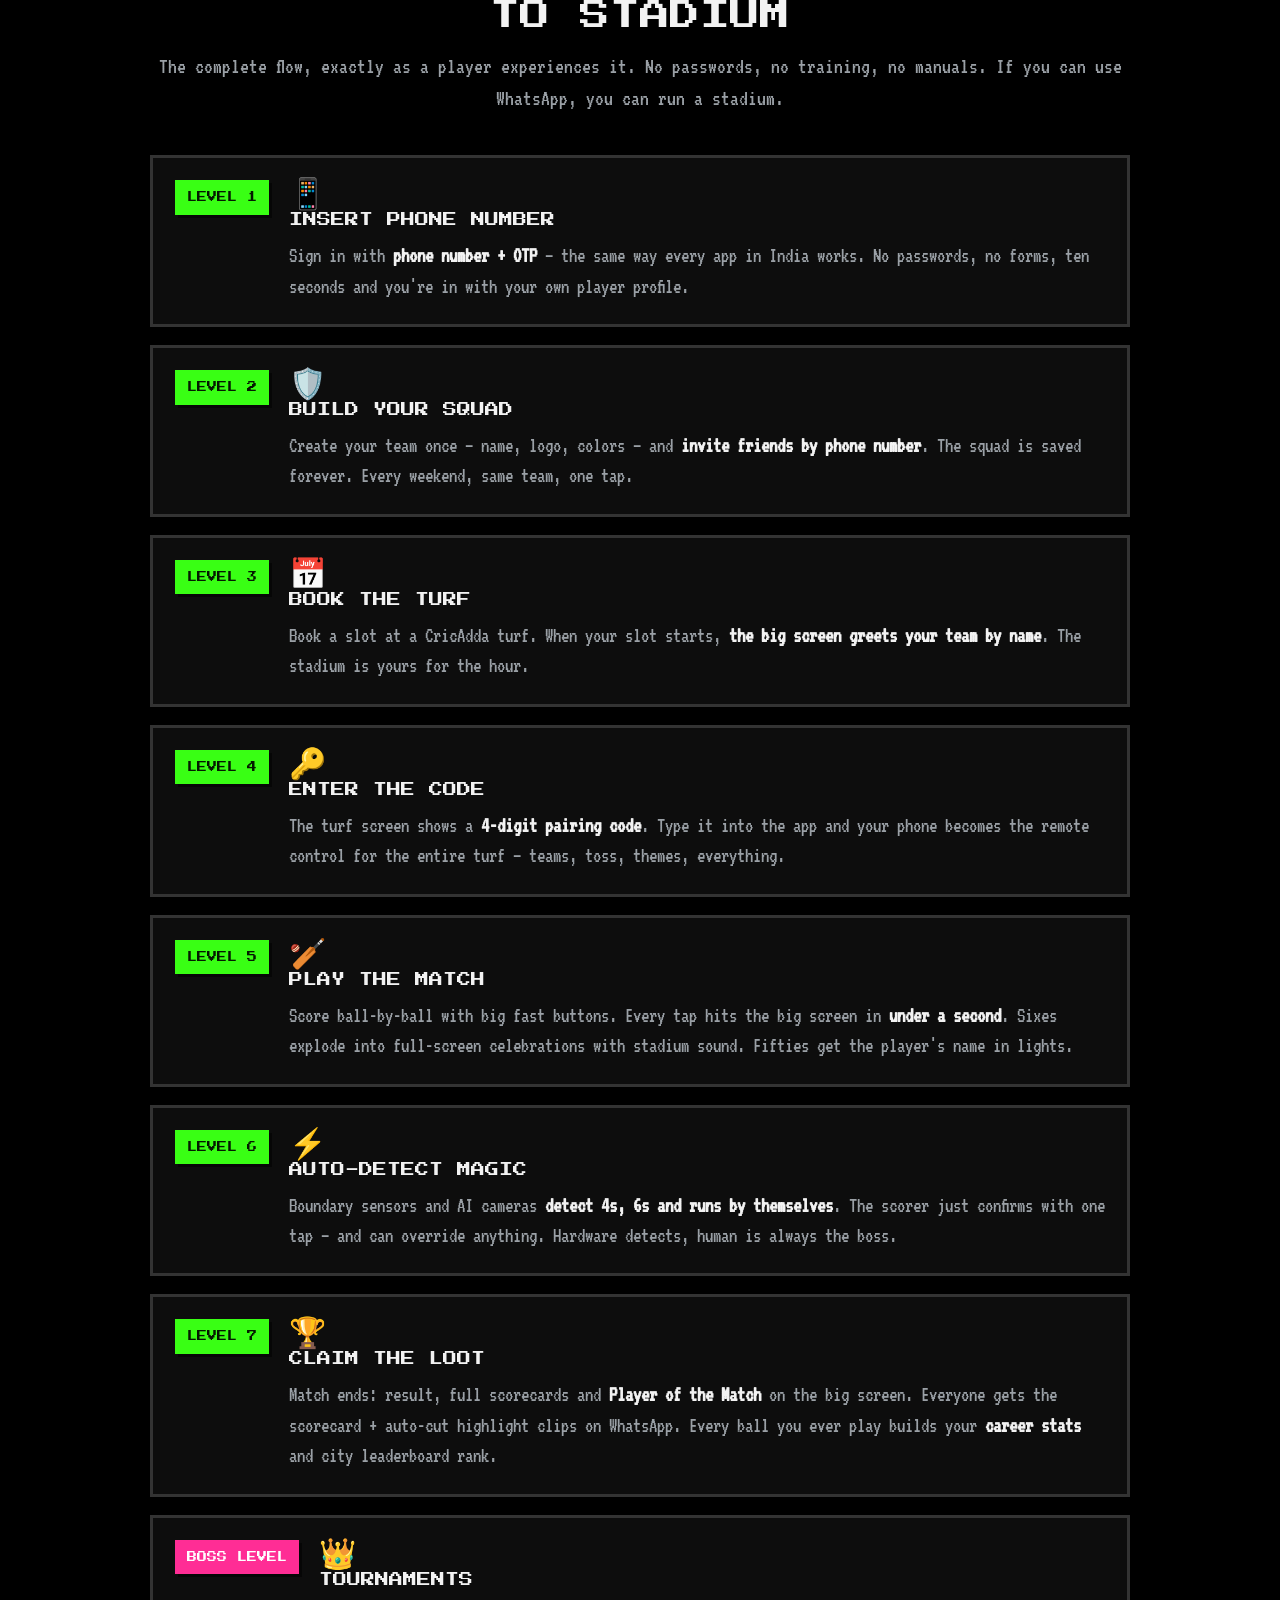
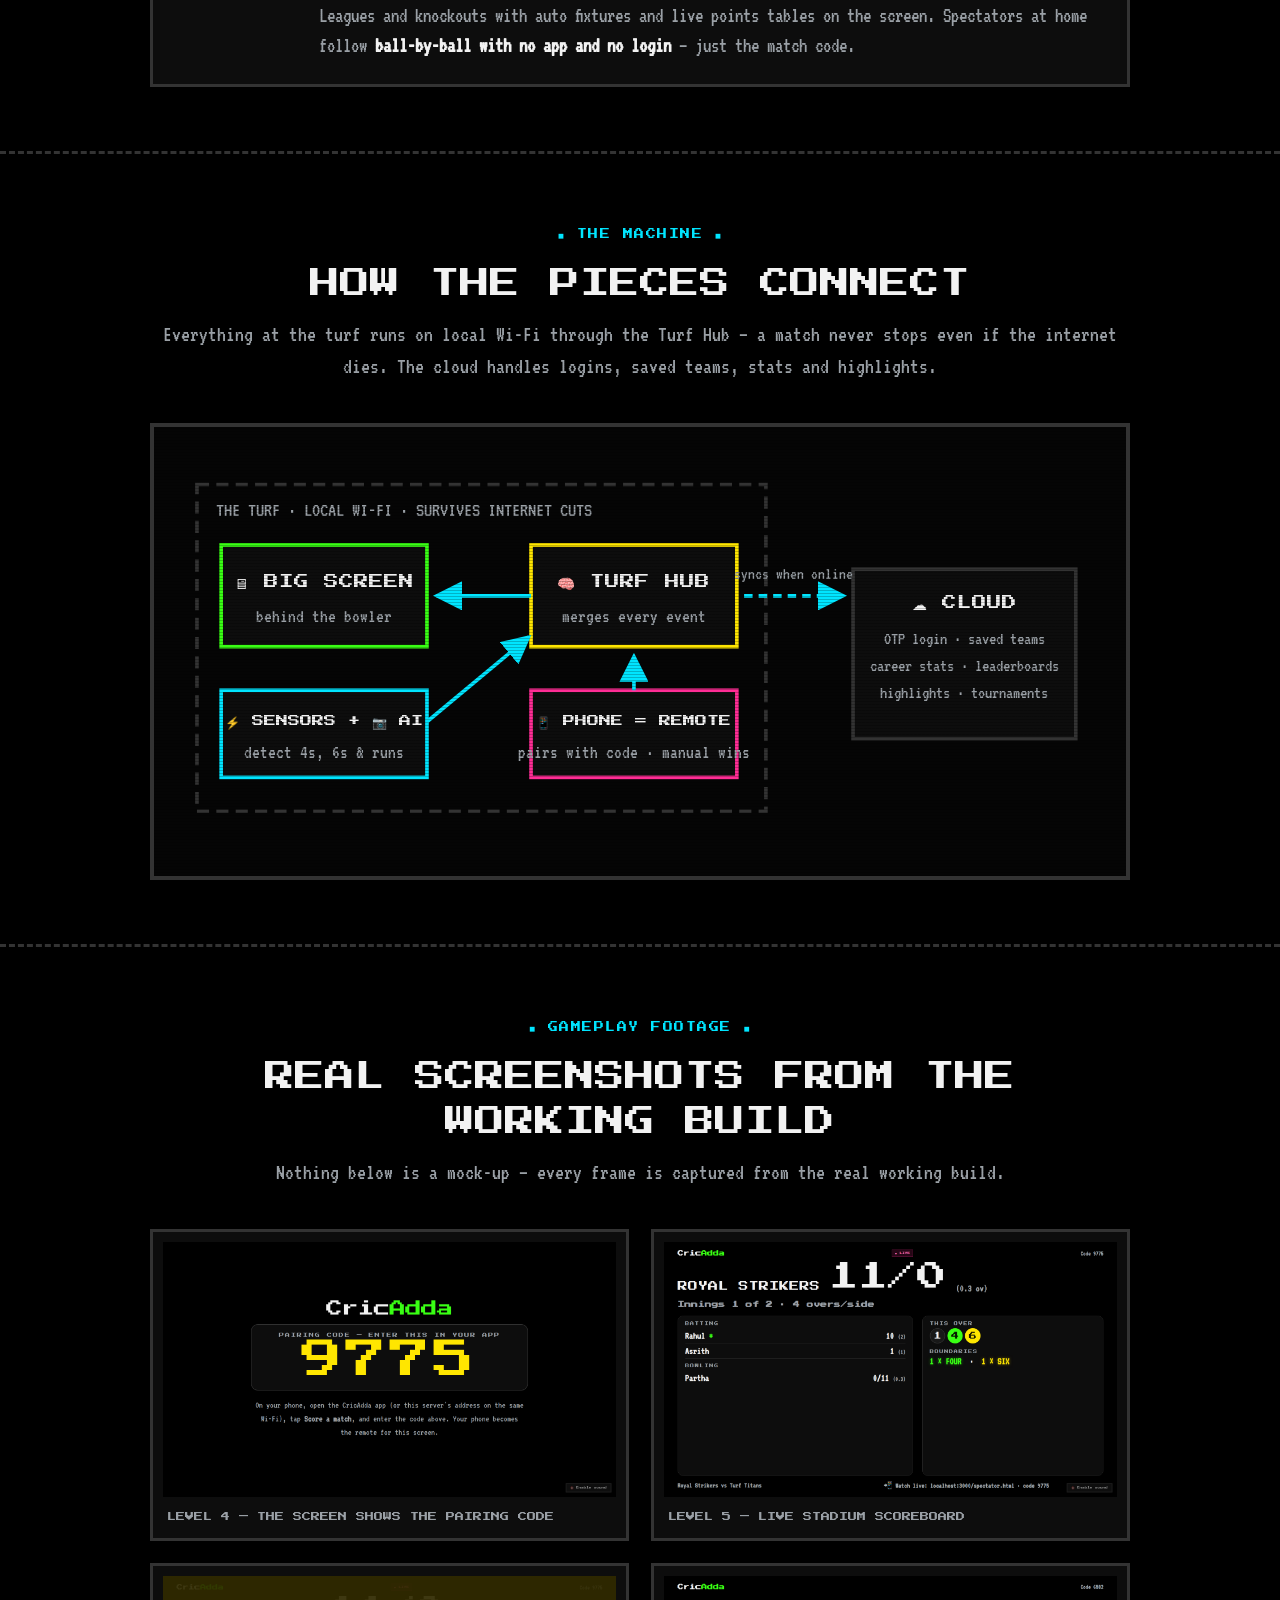
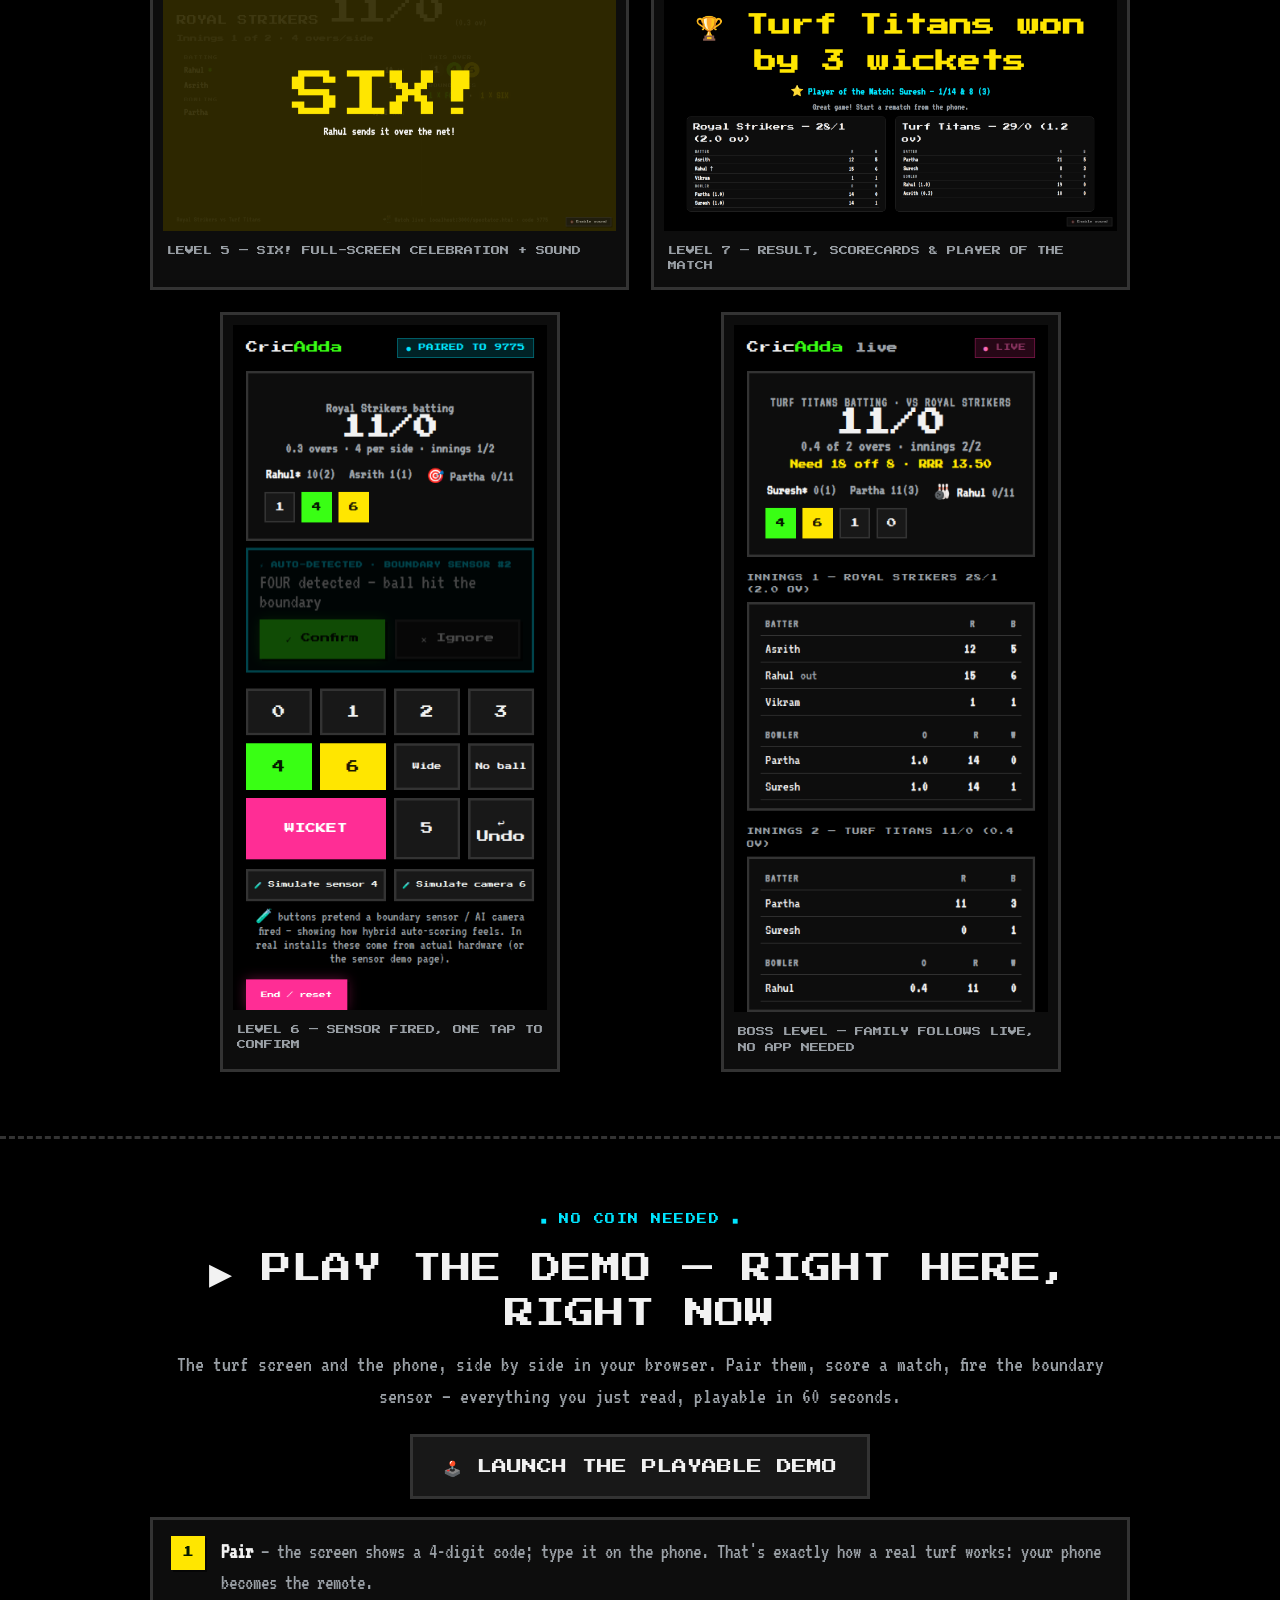
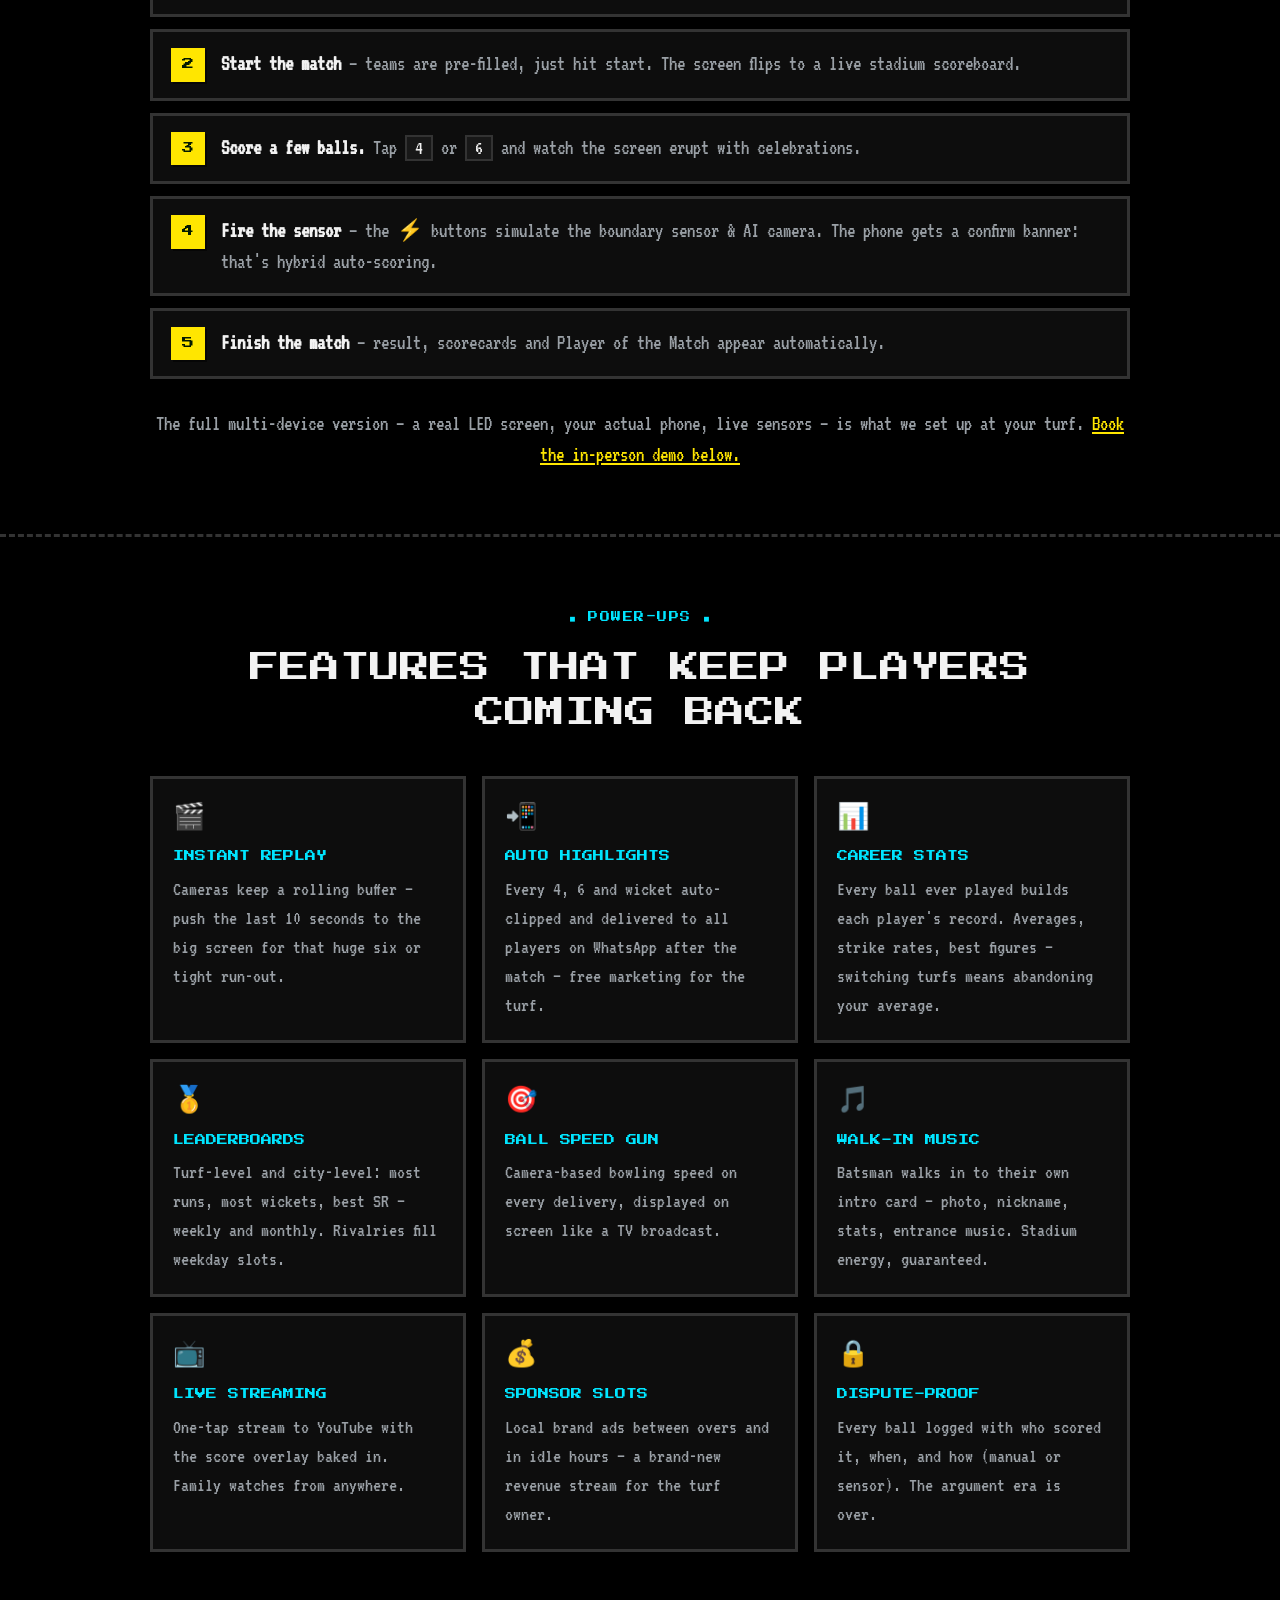
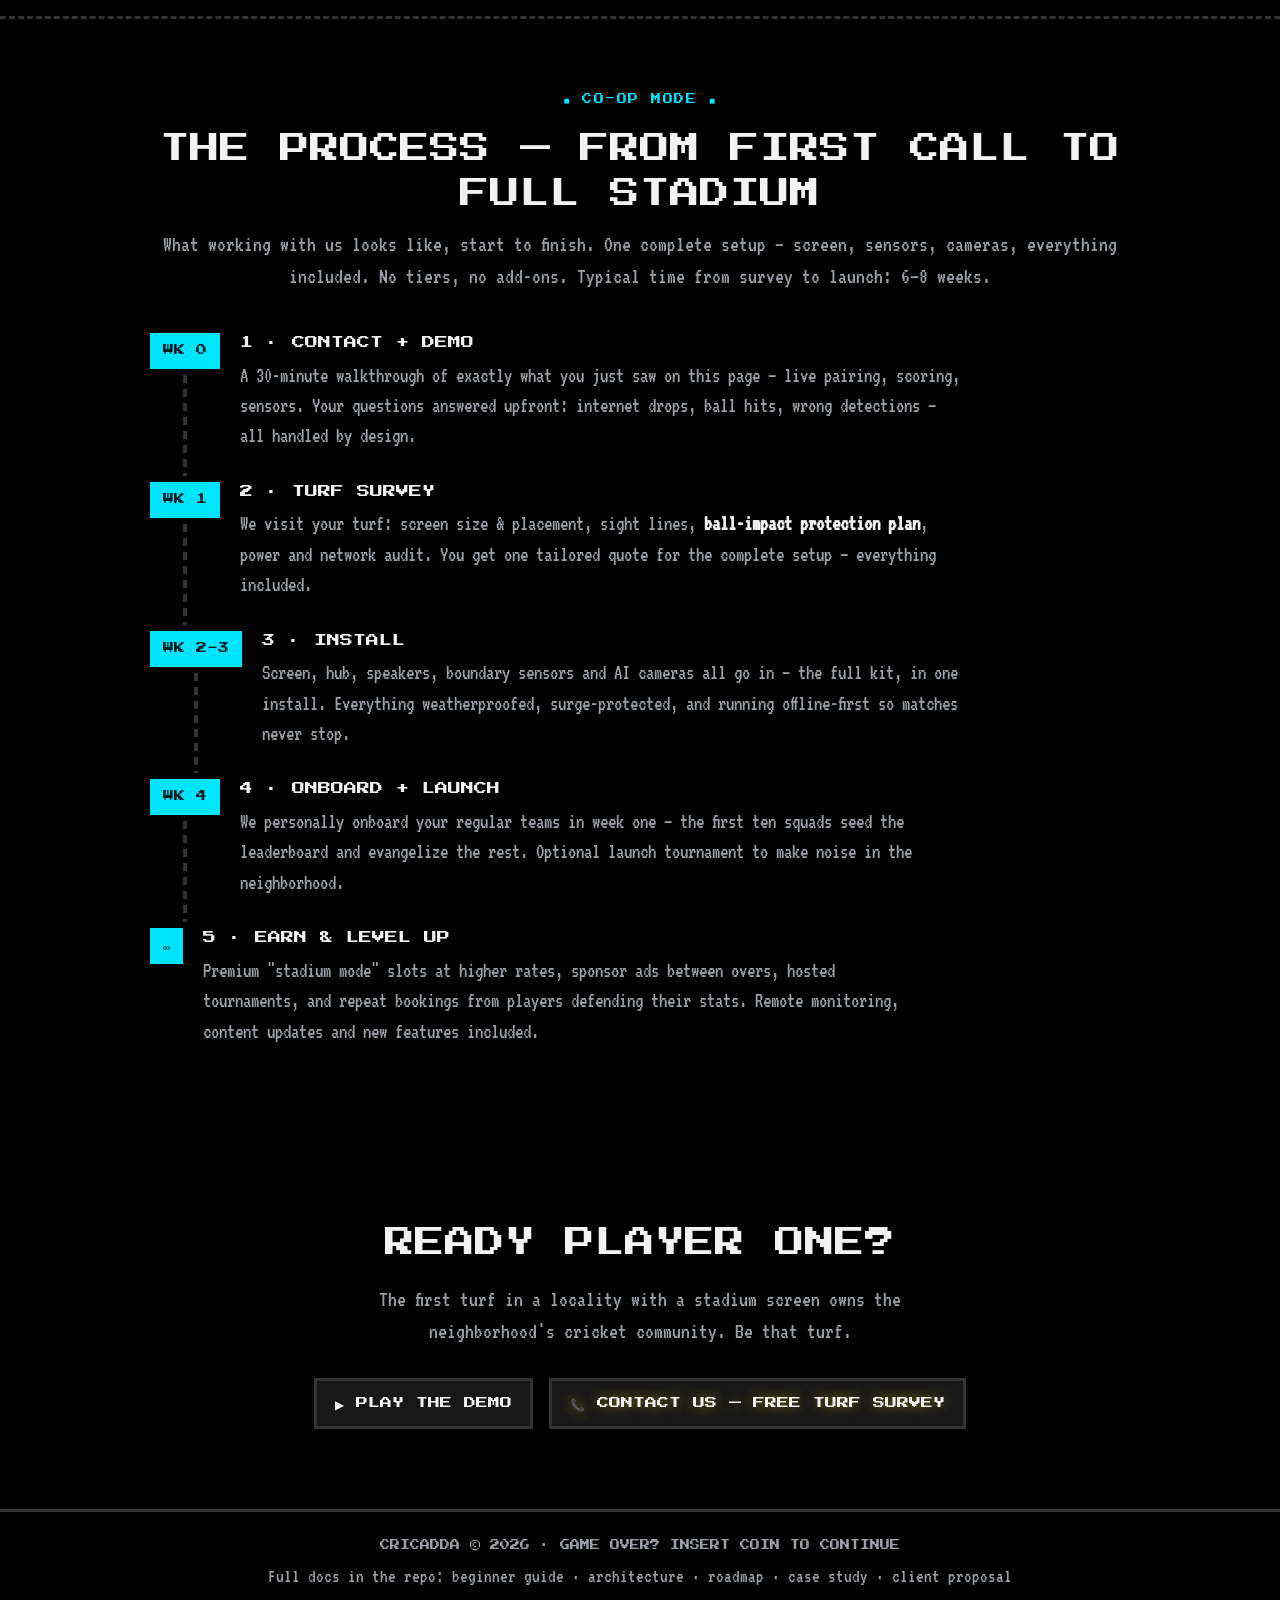
==== commit c710d91a: "Optimize site and demo for mobile devices - compact two-row nav on small screens (centered logo + ho" ====
--- a/website/index.html
+++ b/website/index.html
@@ -205,6 +205,43 @@
   .hs { text-align: center; }
   .hs .n { font-family: 'Press Start 2P', monospace; font-size: clamp(16px, 3vw, 26px); color: var(--gold); }
   .hs .l { font-family: 'VT323', monospace; font-size: 18px; color: var(--dim); text-transform: uppercase; letter-spacing: 0.08em; margin-top: 8px; }
+
+  /* ---------- mobile ---------- */
+  @media (max-width: 700px) {
+    body { font-size: 19px; }
+    nav { padding: 10px 0; }
+    nav .wrap { flex-direction: column; align-items: stretch; gap: 10px; flex-wrap: nowrap; }
+    .navlogo { text-align: center; }
+    nav .links {
+      min-width: 0; max-width: 100%;
+      flex-wrap: nowrap; overflow-x: auto; -webkit-overflow-scrolling: touch;
+      scrollbar-width: none; gap: 16px; padding-bottom: 2px; justify-content: flex-start;
+    }
+    nav .links::-webkit-scrollbar { display: none; }
+    nav .links a { white-space: nowrap; font-size: 17px; }
+    .hero { padding: 40px 0 28px; }
+    .hero .insert { font-size: 9px; }
+    .hero .tag { line-height: 1.9; padding: 0 6px; }
+    .hero p.sub { font-size: 19px; padding: 0 4px; }
+    .hero .cta-row .btn { width: 100%; max-width: 340px; text-align: center; }
+    .hiscore { gap: 18px 30px; margin-top: 26px; }
+    section { padding: 44px 0; }
+    .sec-head { margin-bottom: 28px; }
+    .sec-head p { font-size: 19px; }
+    .arcade-frame { padding: 16px 12px; }
+    .level { flex-direction: column; gap: 12px; padding: 18px 16px; }
+    .level .lv { align-self: flex-start; }
+    .level p { font-size: 19px; }
+    .flowchart svg { min-width: 640px; }
+    .steps60 li { padding: 14px; gap: 12px; }
+    .steps60 li span { font-size: 19px; }
+    .pu p { font-size: 18px; }
+    .q-step { gap: 14px; }
+    .q-dot { font-size: 9px; padding: 8px 10px; }
+    .q-body p { font-size: 19px; }
+    .final { padding: 56px 0; }
+    footer { font-size: 17px; padding: 22px 14px 34px; }
+  }
 </style>
 </head>
 <body class="crt">
--- a/website/style.css
+++ b/website/style.css
@@ -24,6 +24,7 @@
   --radius: 14px;
 }
 html, body { height: 100%; }
+html { -webkit-text-size-adjust: 100%; text-size-adjust: 100%; }
 body {
   background: var(--bg);
   color: var(--text);
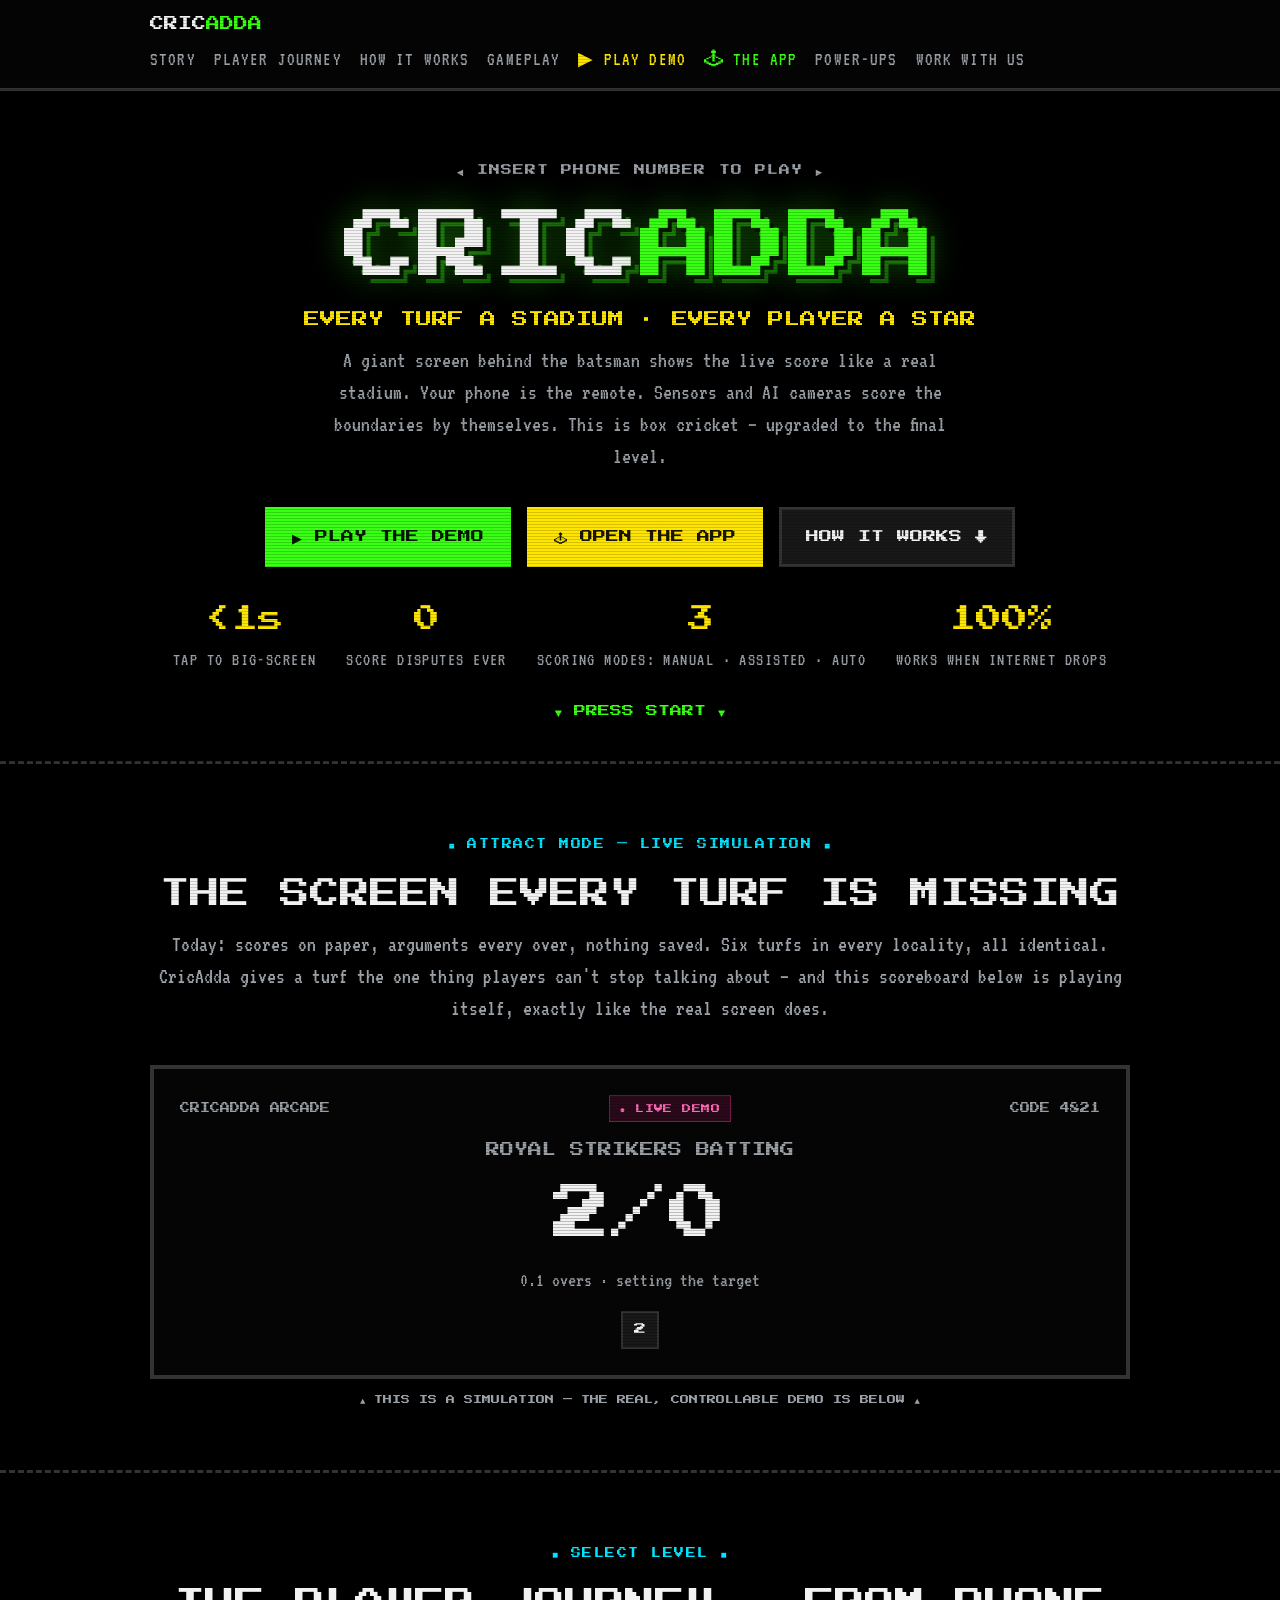
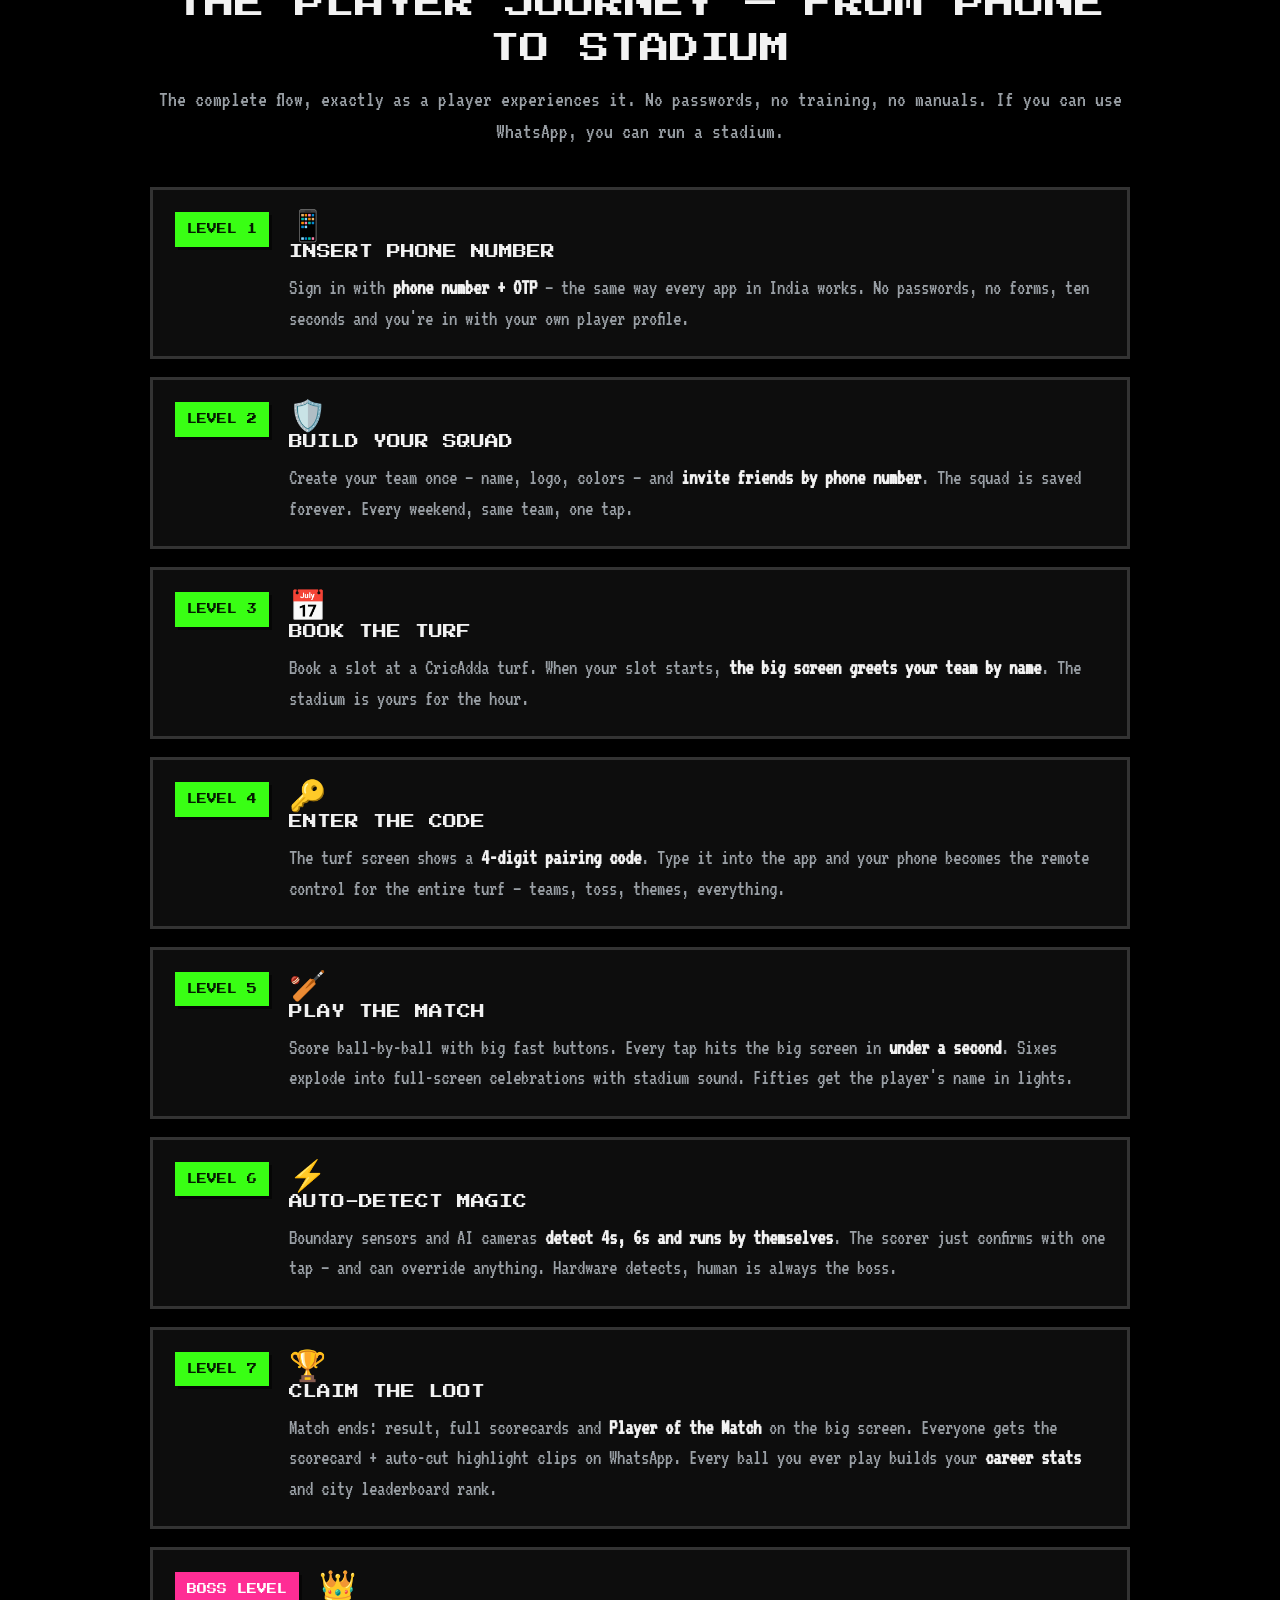
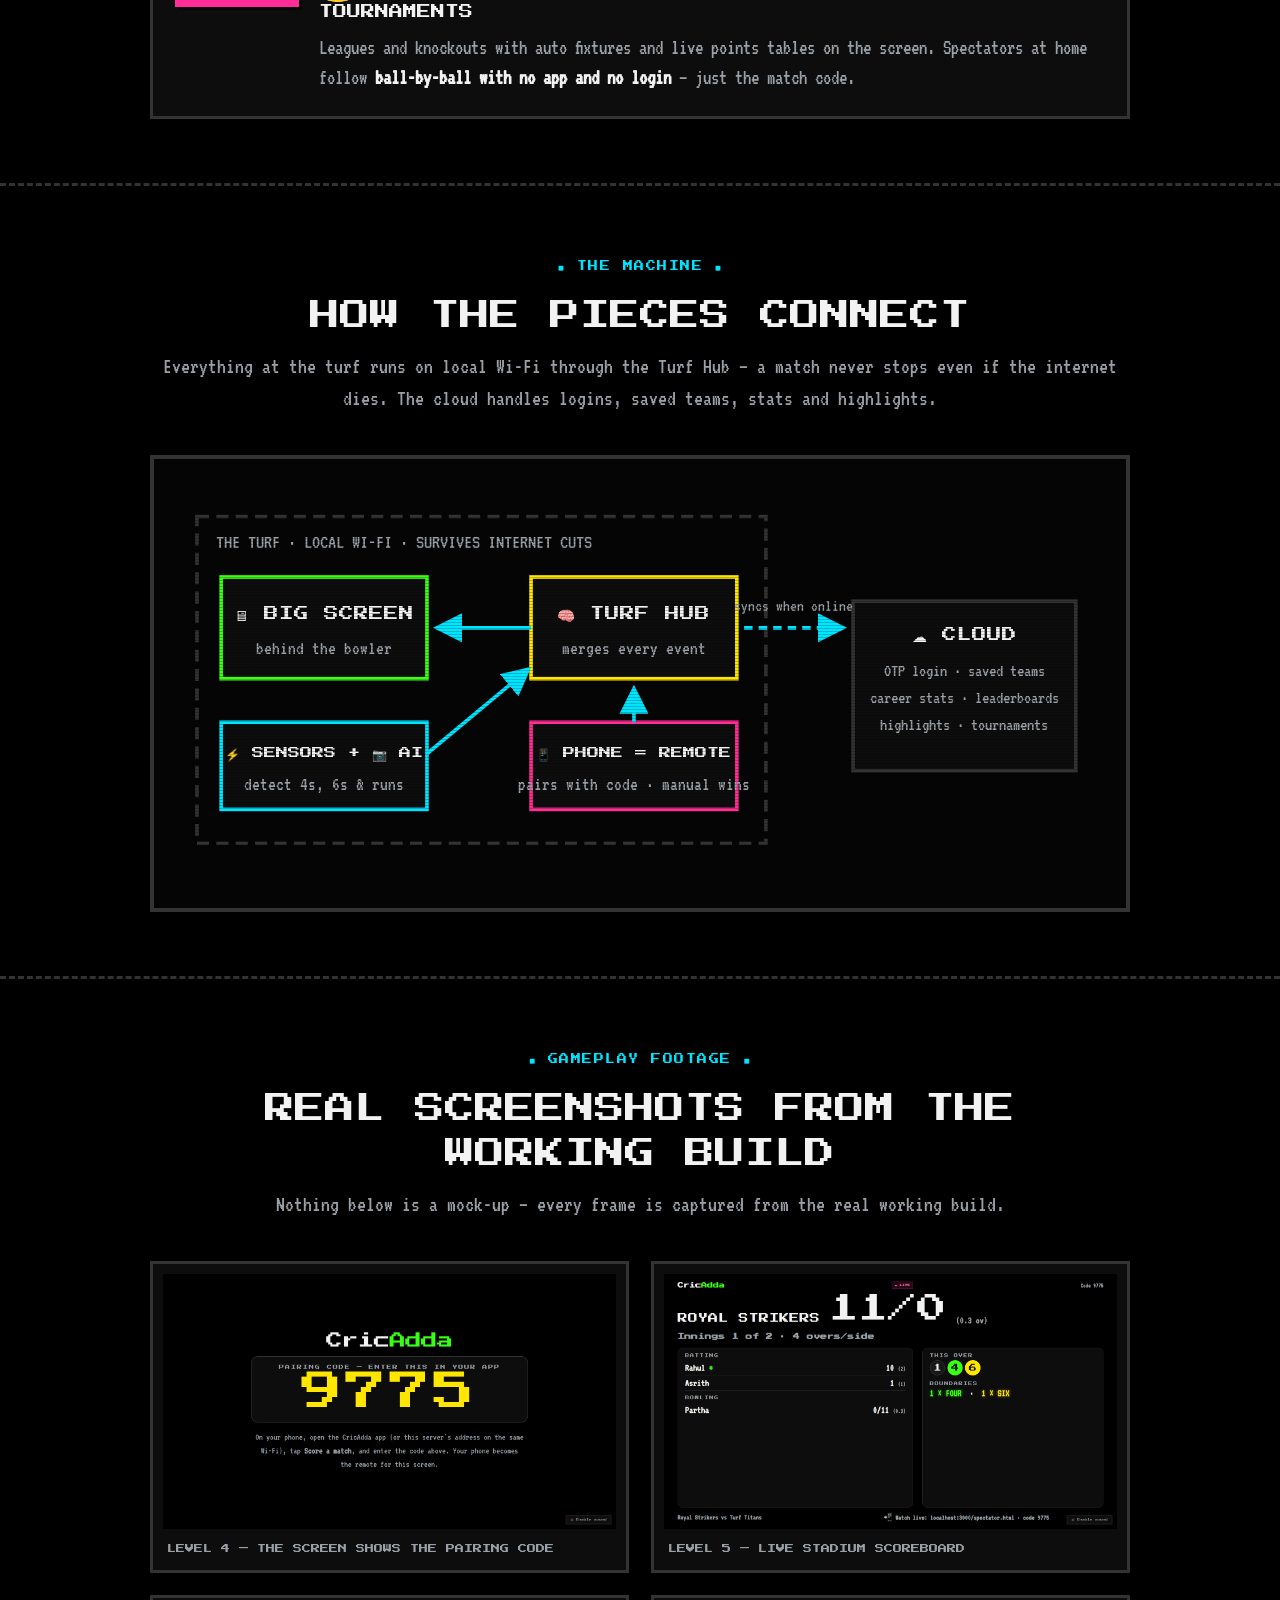
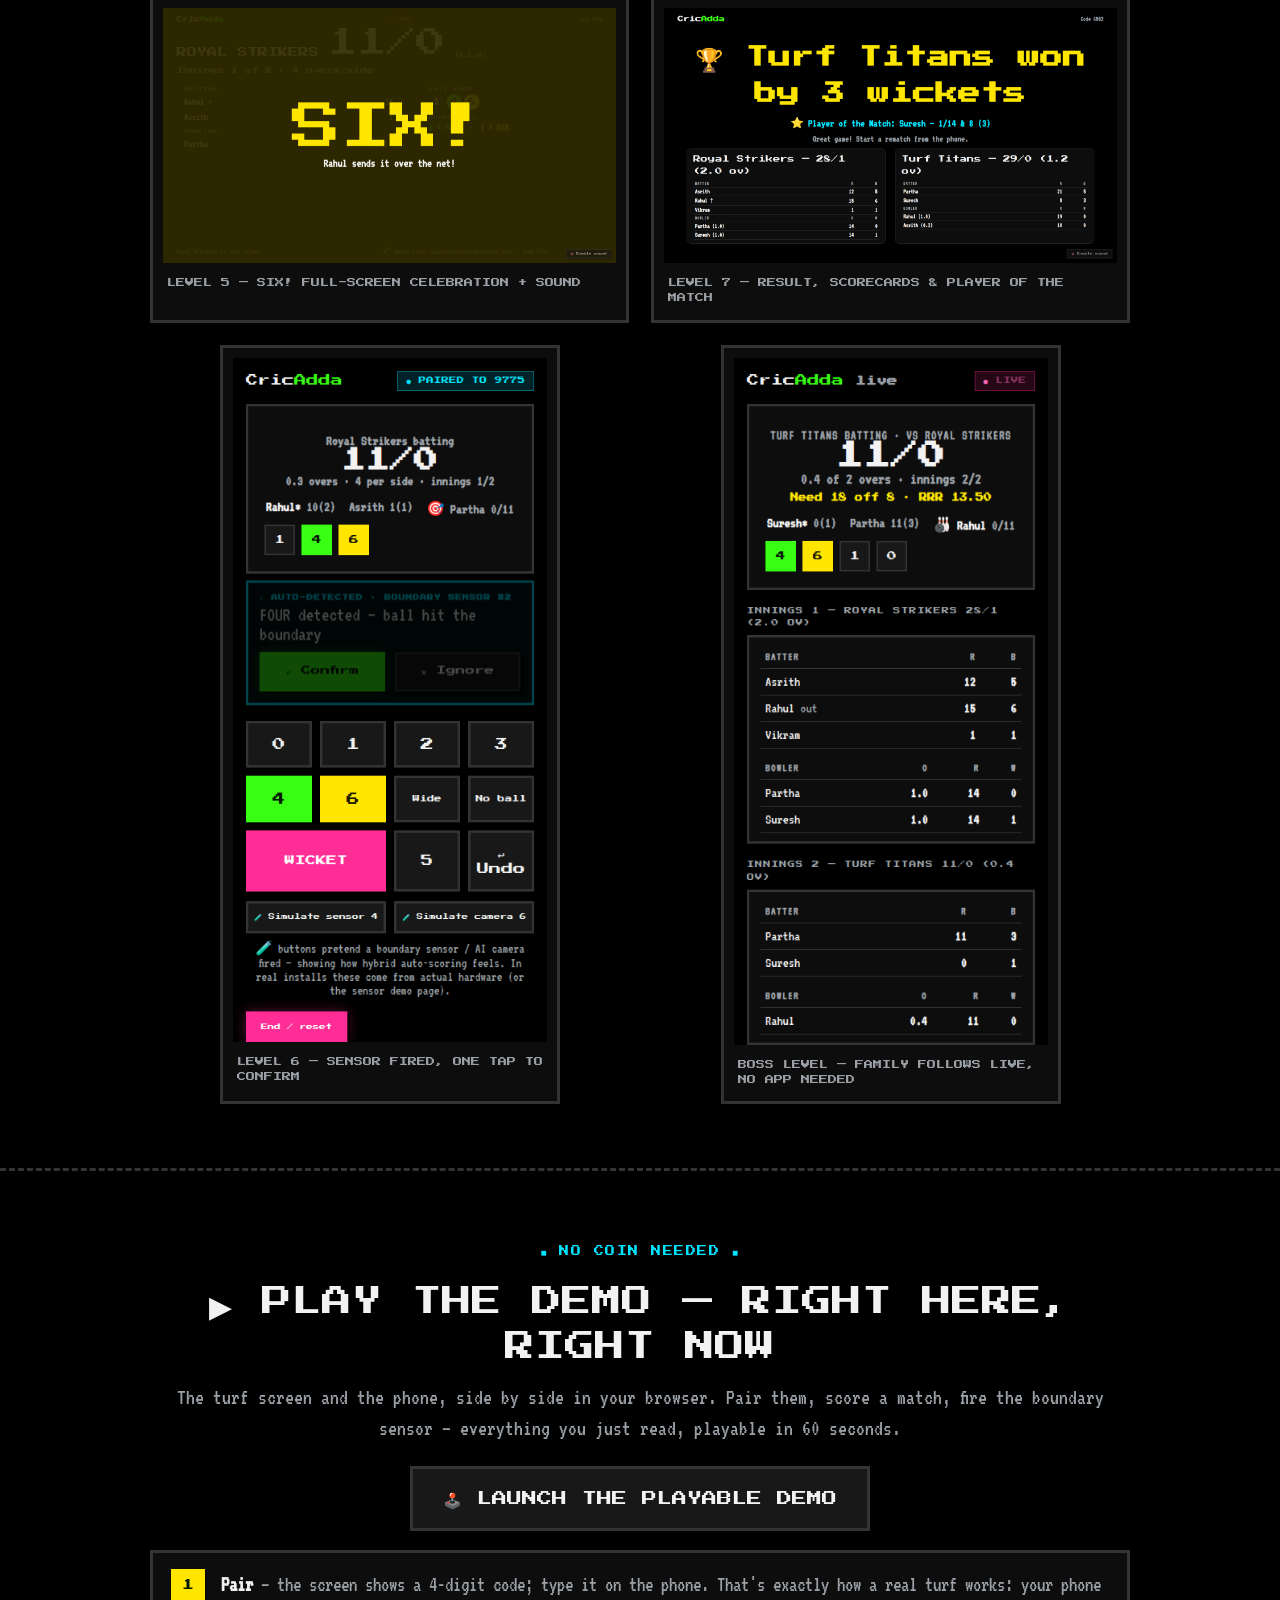
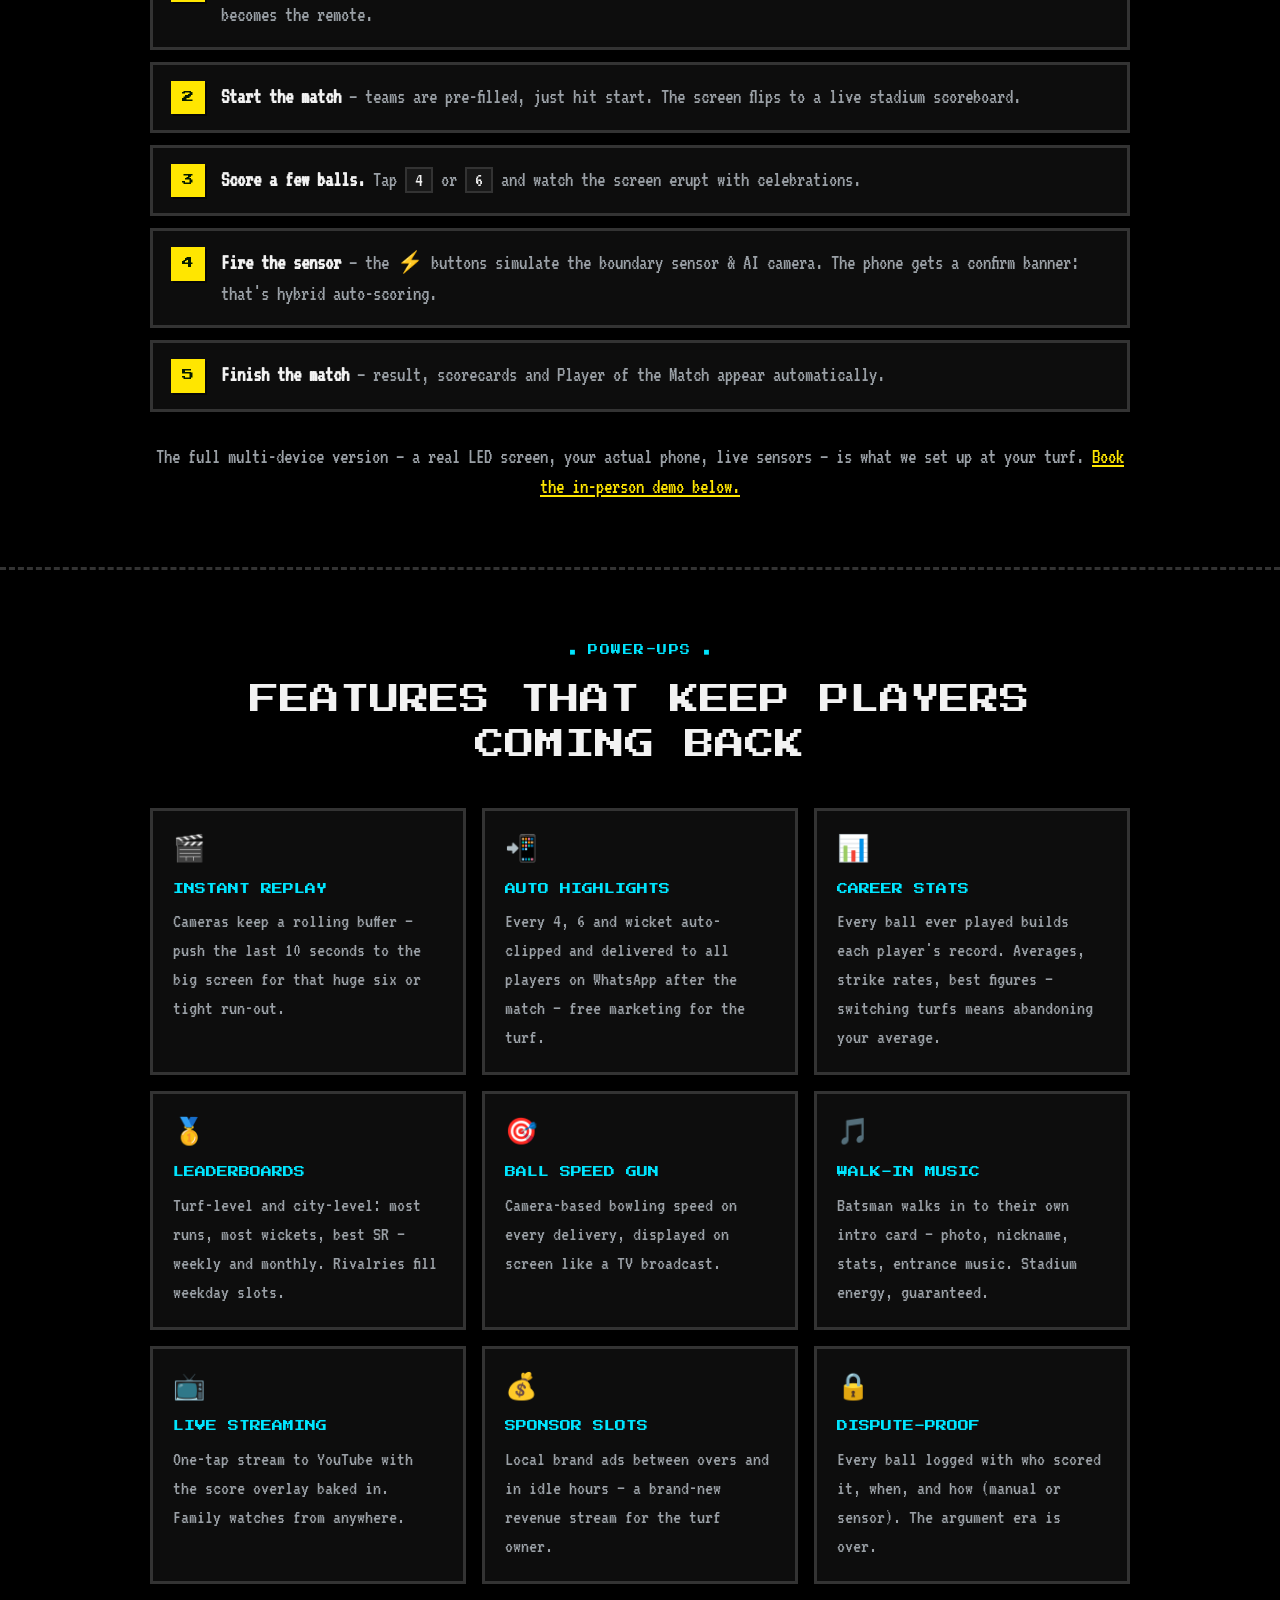
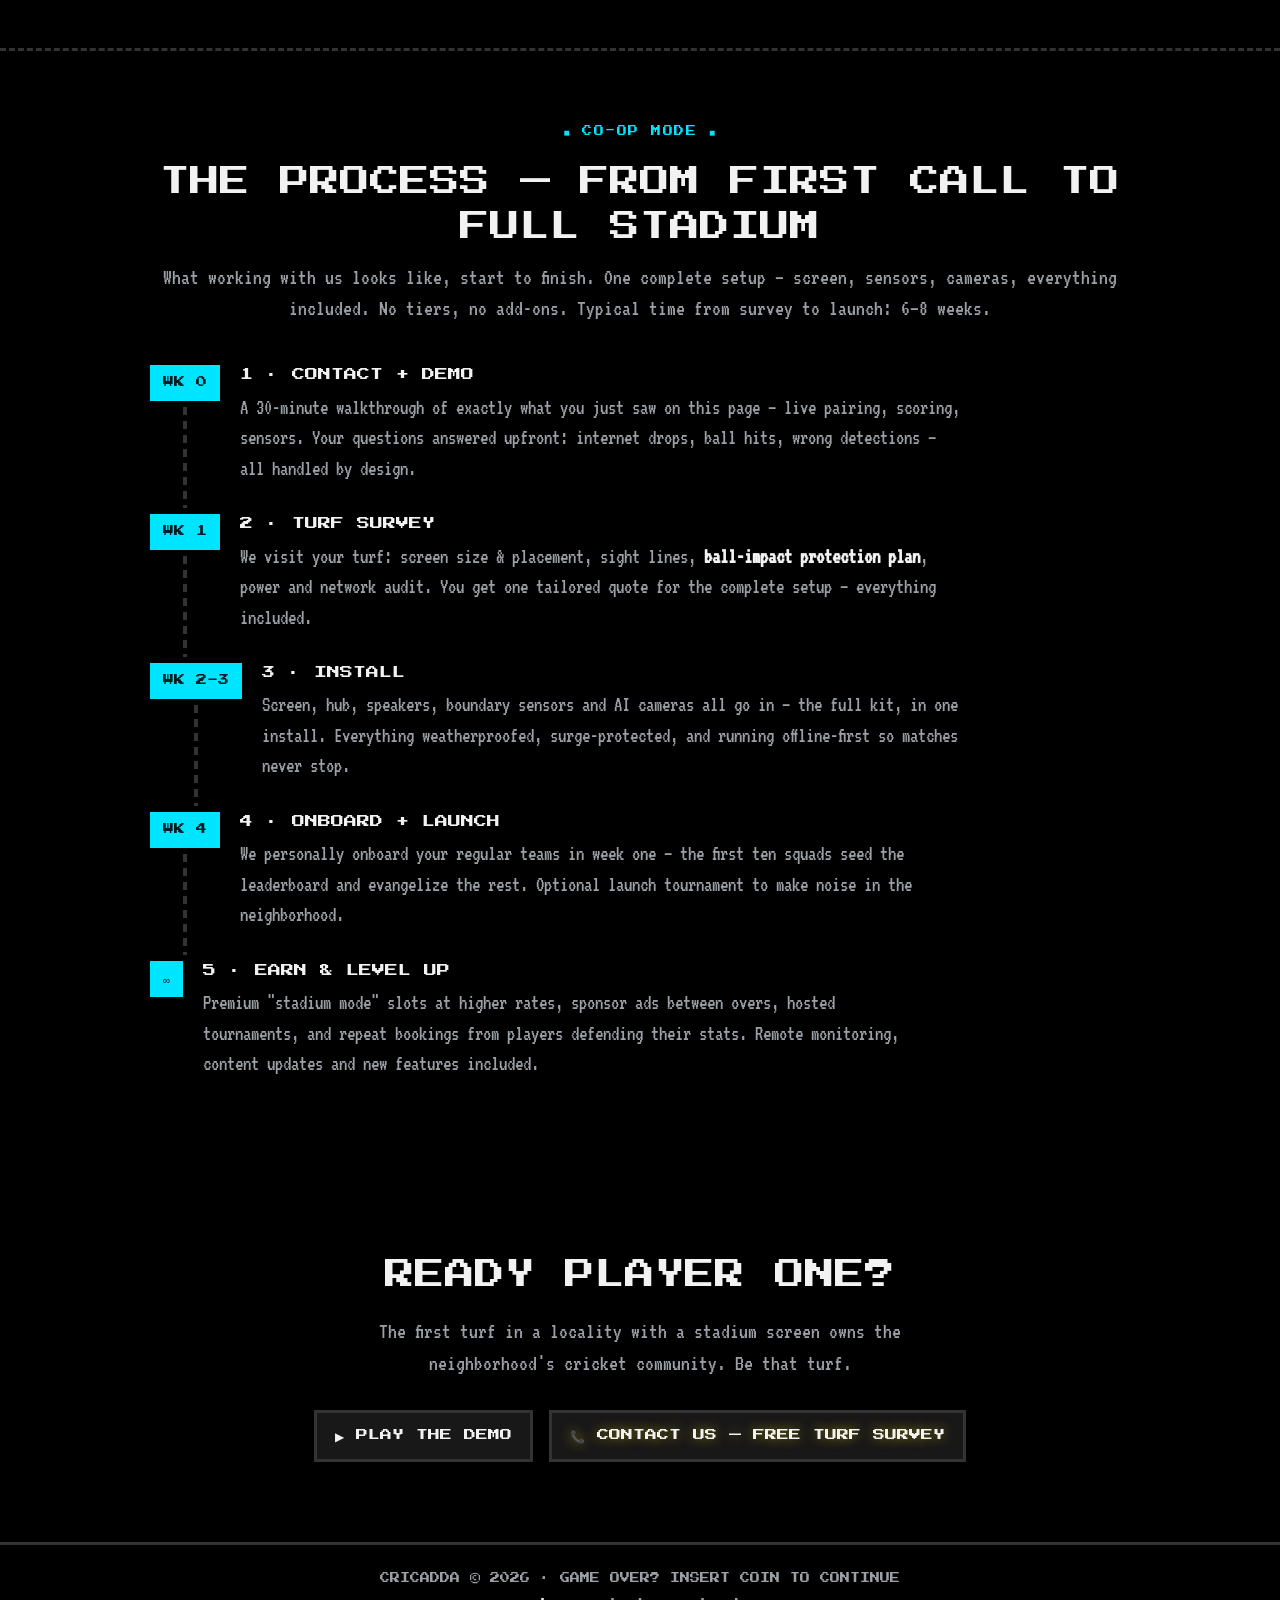
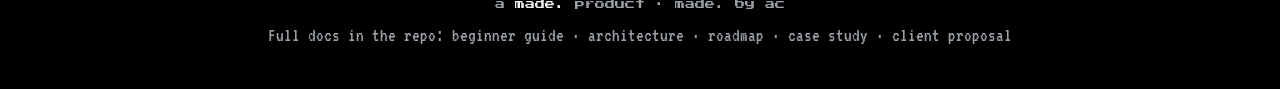
==== commit 8d6f76a4: "Add complete-model app, hardware & sync guide, and made. branding - website/app/: the full product a" ====
--- a/website/index.html
+++ b/website/index.html
@@ -255,6 +255,7 @@
       <a href="#machine">How It Works</a>
       <a href="#gallery">Gameplay</a>
       <a href="#demo" class="play">▶ Play Demo</a>
+      <a href="/app/" style="color:var(--green)">🕹 The App</a>
       <a href="#powerups">Power-Ups</a>
       <a href="#quest">Work With Us</a>
     </div>
@@ -271,6 +272,7 @@
      This is box cricket — upgraded to the final level.</p>
   <div class="cta-row">
     <a class="btn primary" href="demo.html">▶ PLAY THE DEMO</a>
+    <a class="btn gold" href="/app/" style="background:var(--gold);border-color:var(--gold);color:#1a1600">🕹 OPEN THE APP</a>
     <a class="btn" href="#journey">HOW IT WORKS ↓</a>
   </div>
   <div class="hiscore">
@@ -500,6 +502,7 @@
 
 <footer>
   <div class="px">CRICADDA © 2026 · GAME OVER? INSERT COIN TO CONTINUE</div>
+  <div class="px" style="margin-top:12px">a <span style="color:var(--text)">made.</span> product · made. by ac</div>
   <div style="margin-top:10px">Full docs in the repo: beginner guide · architecture · roadmap · case study · client proposal</div>
 </footer>
 
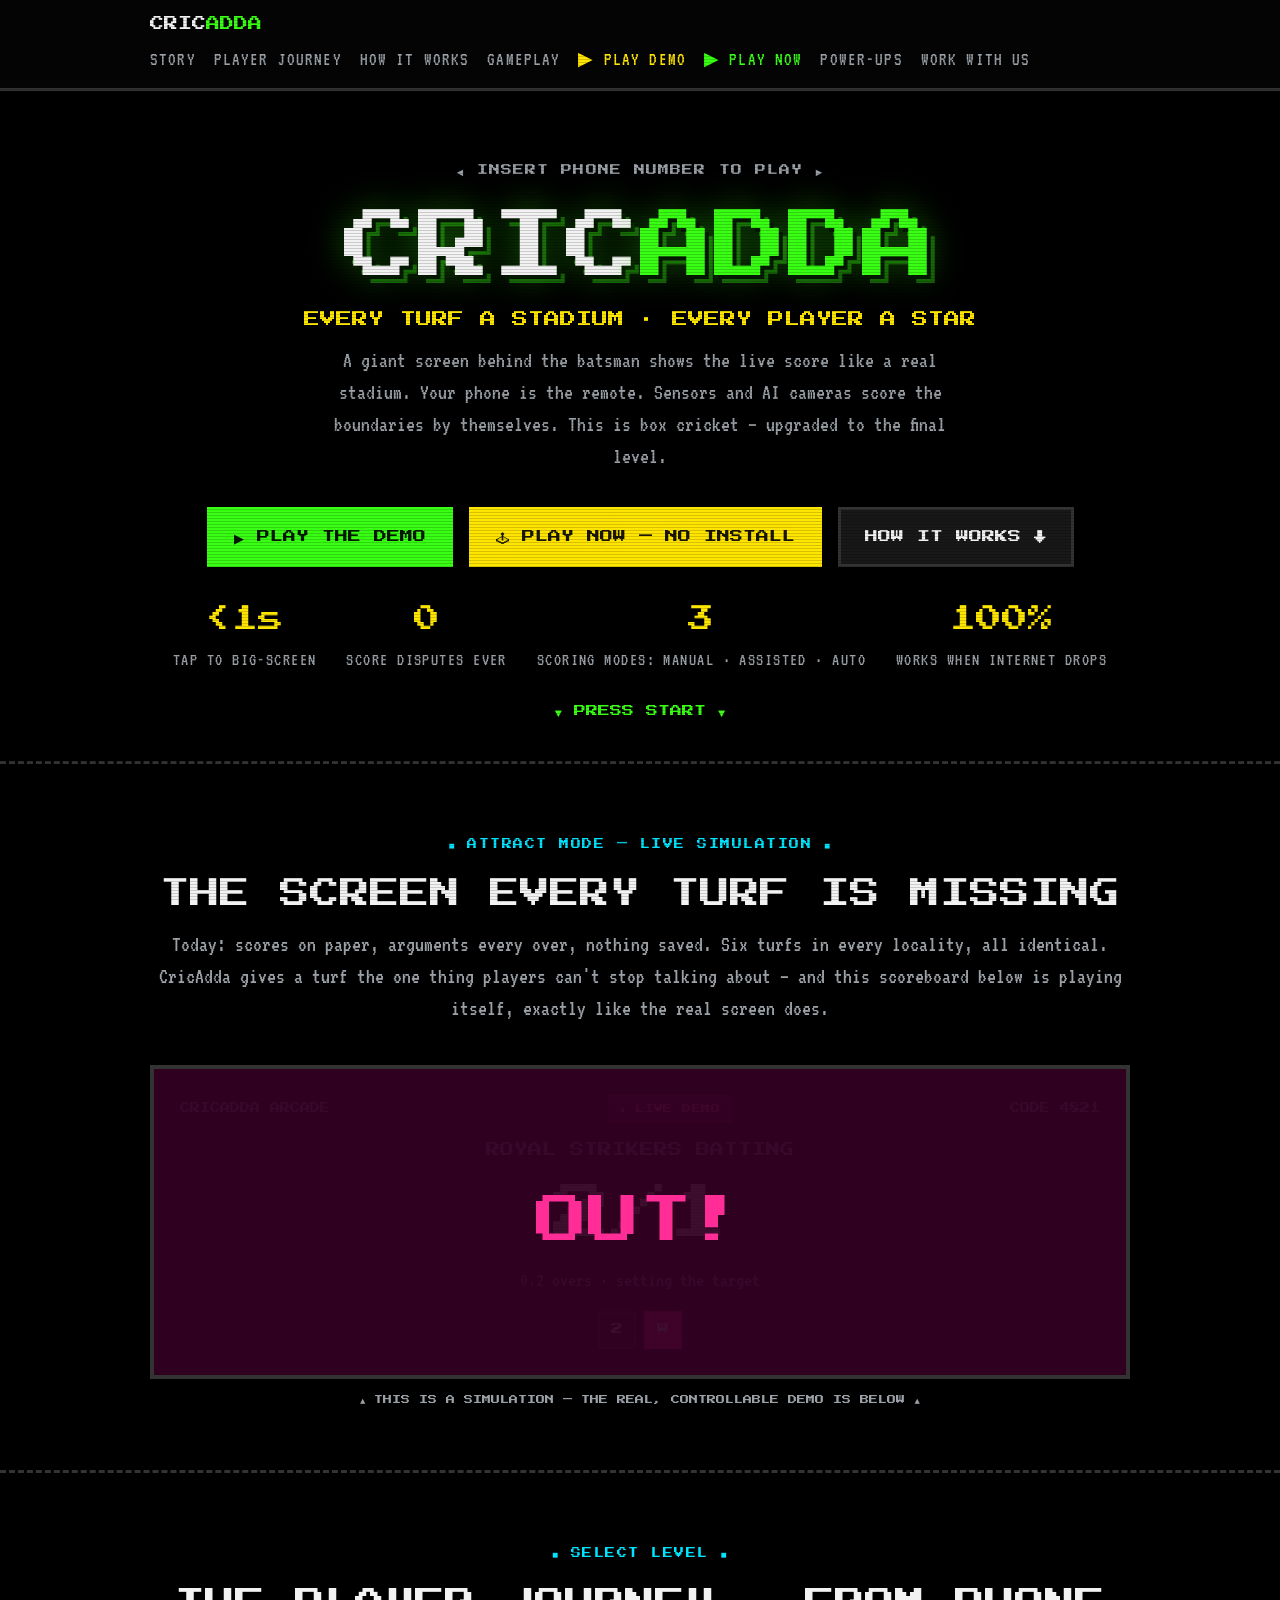
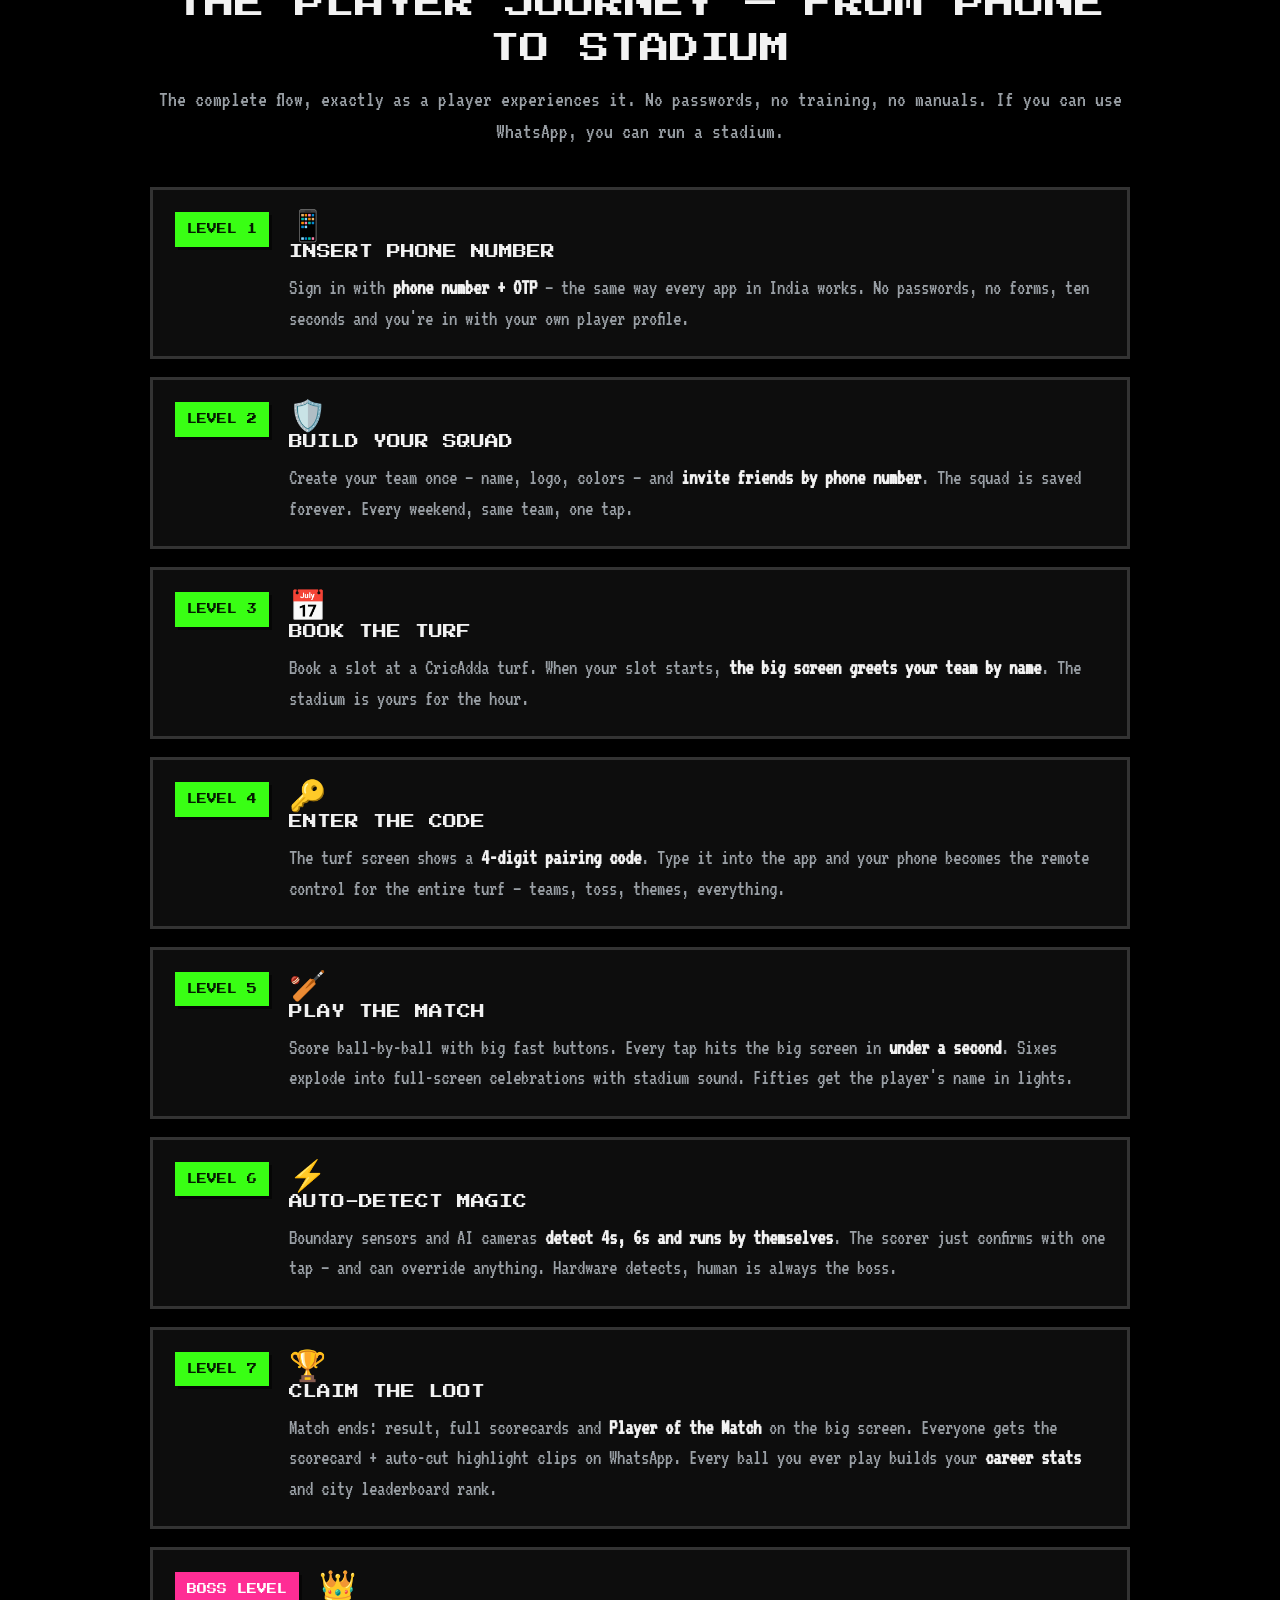
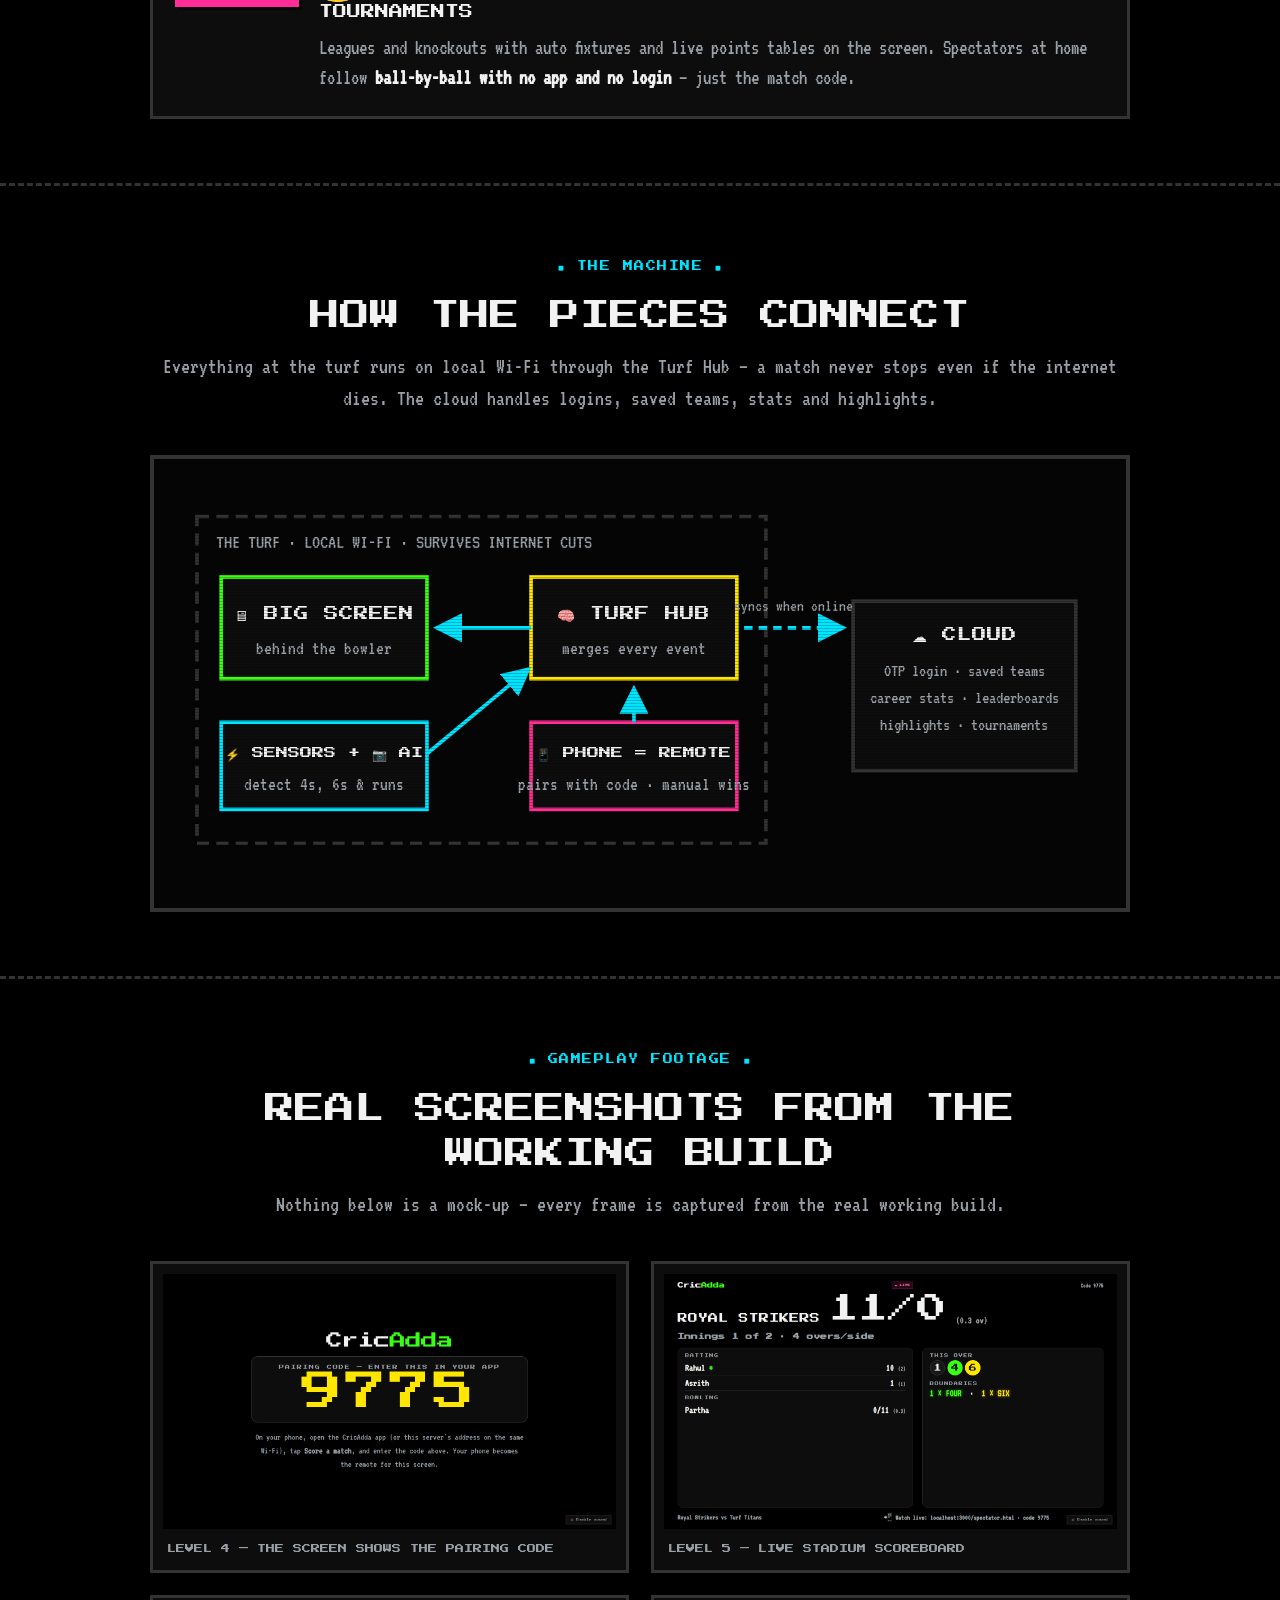
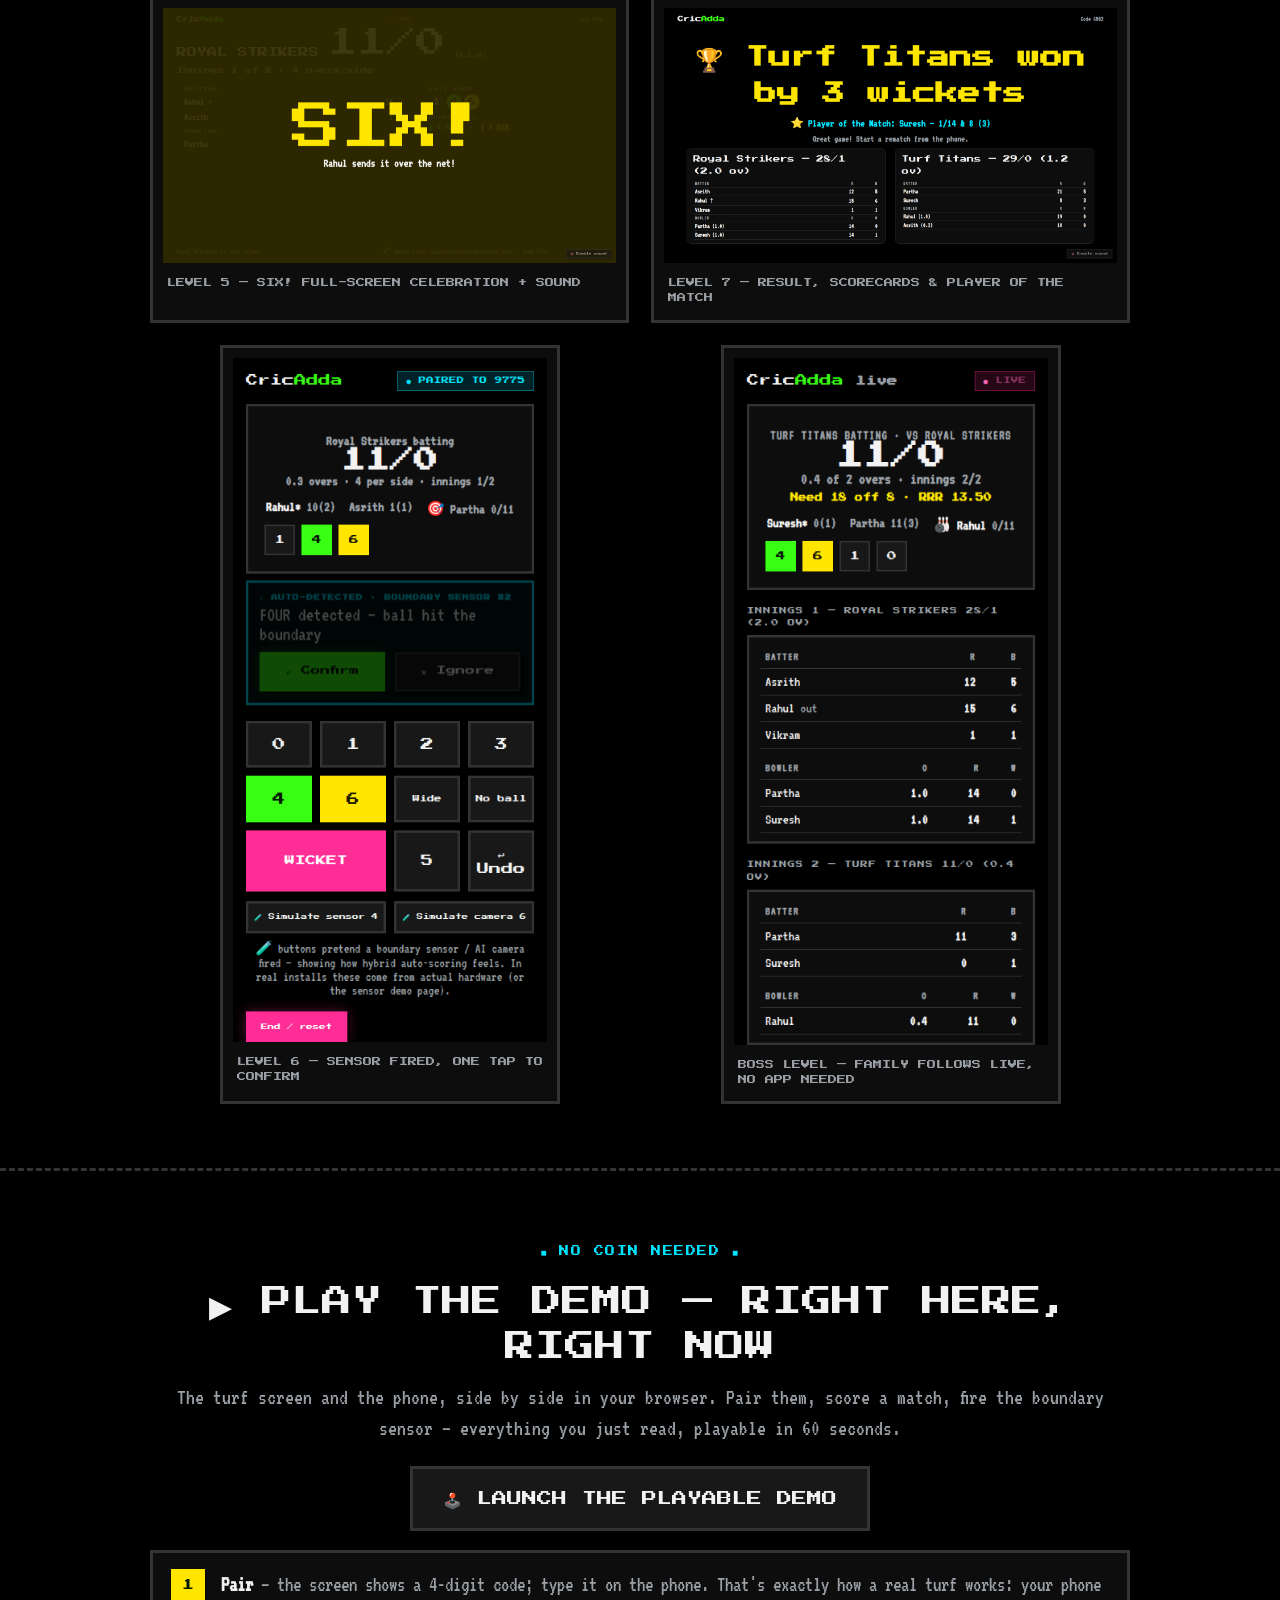
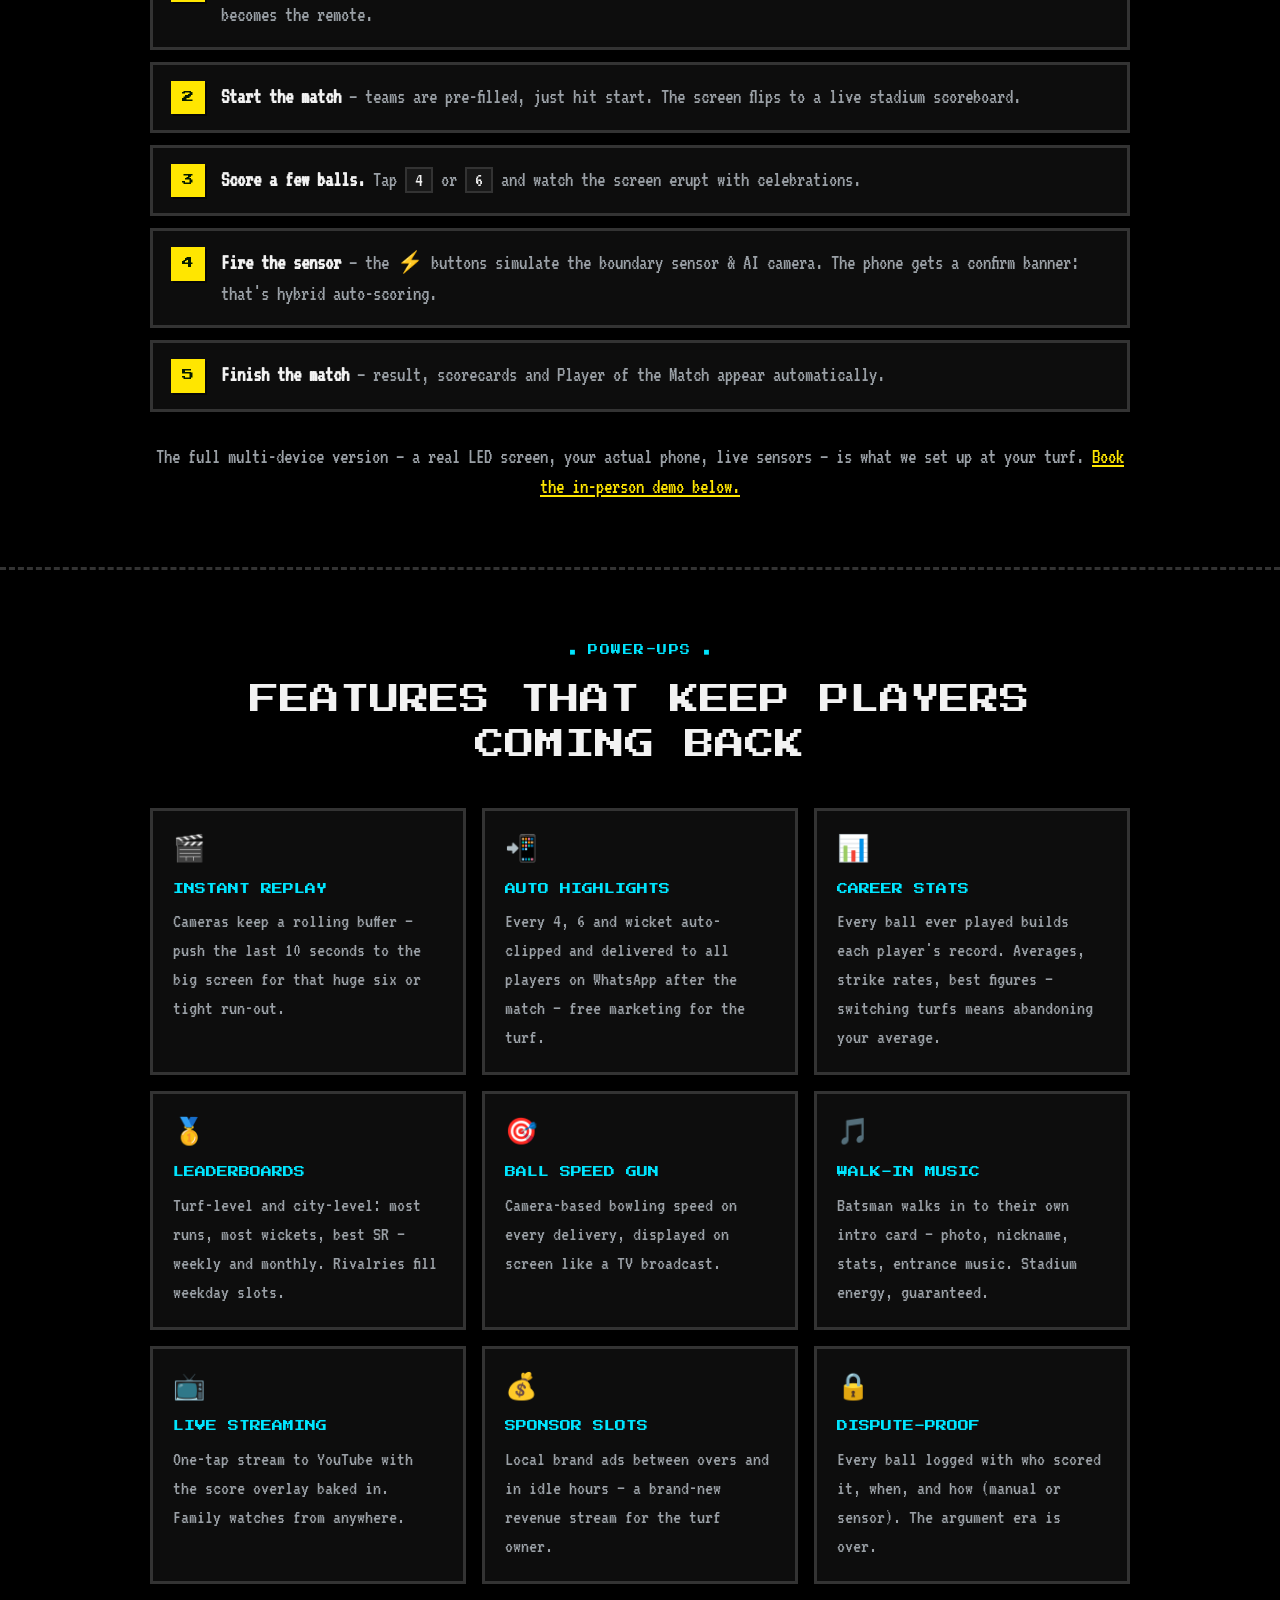
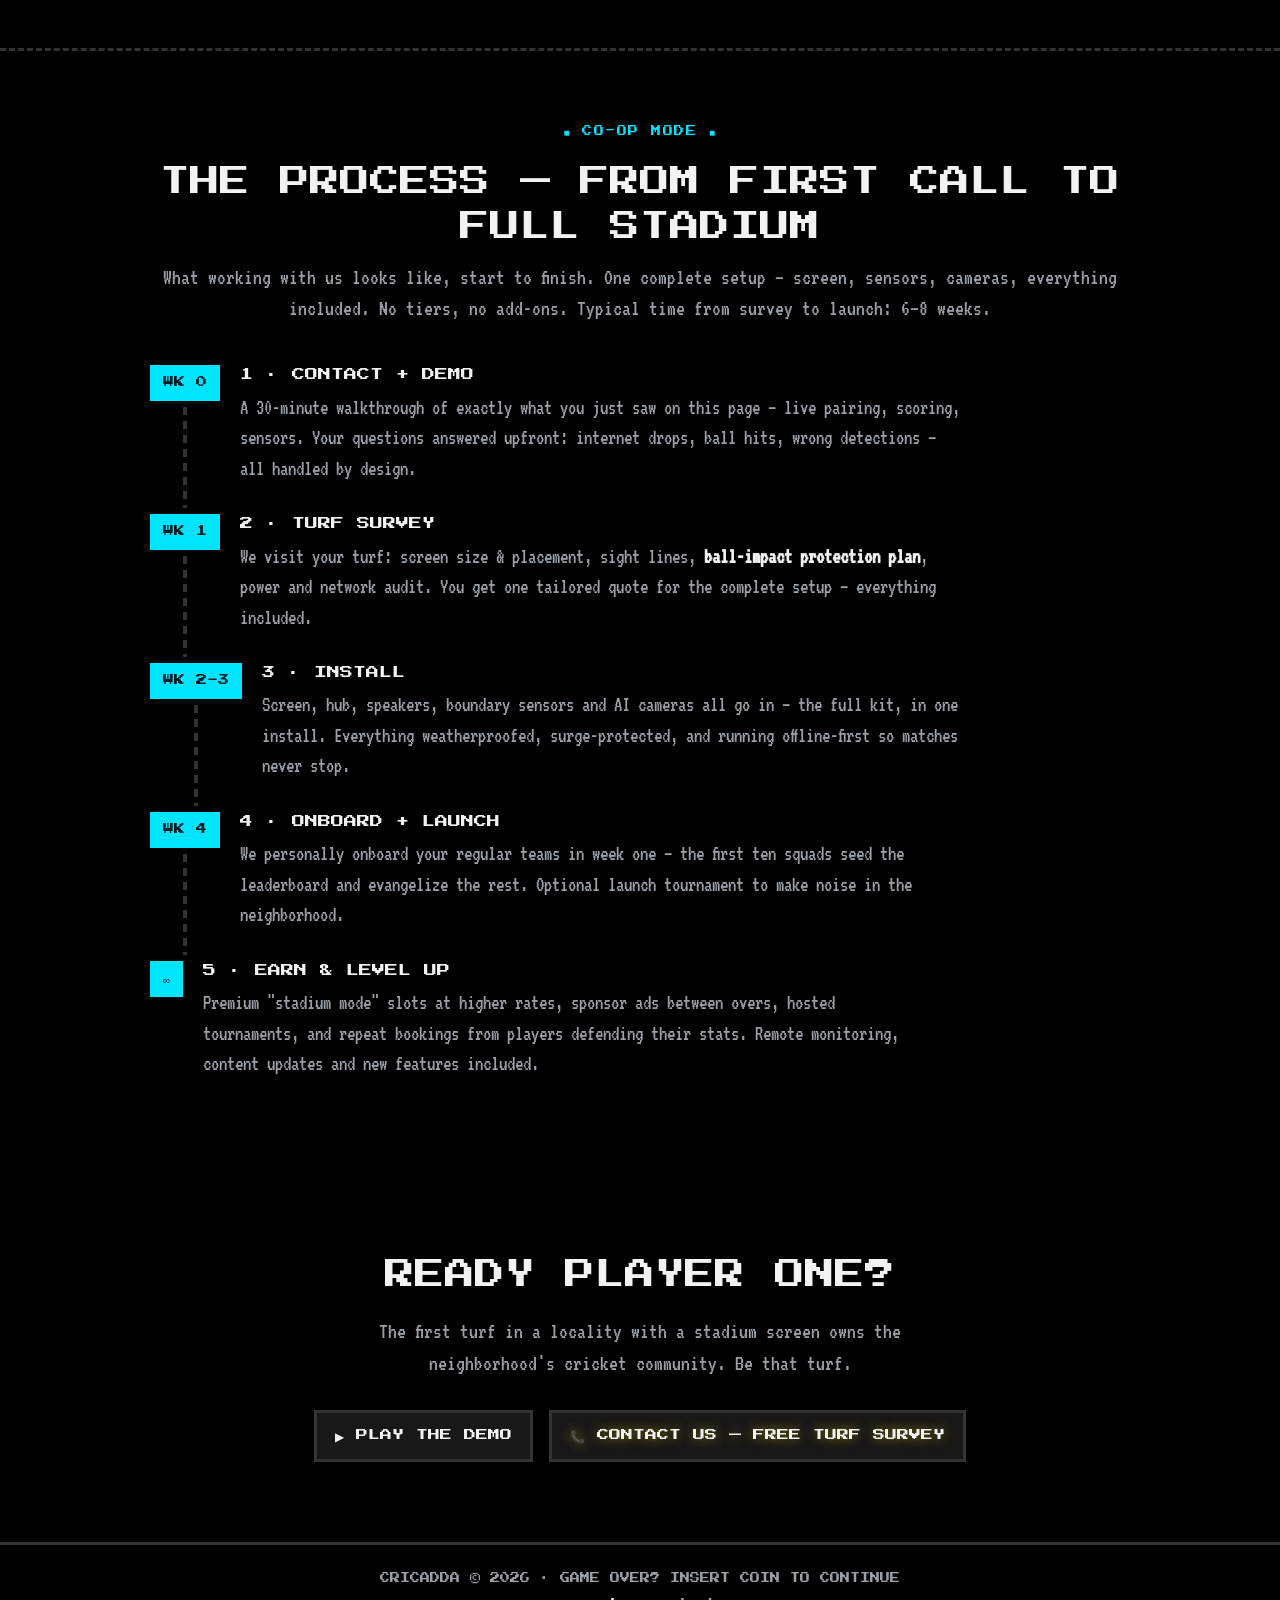
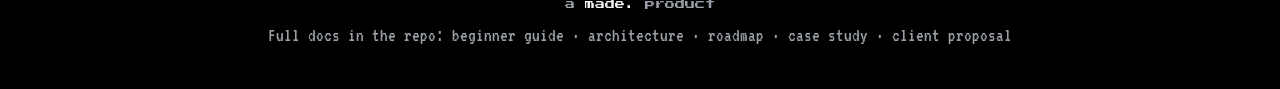
==== commit 744aca39: "Website-first complete product: PWA install, TV mode, leaderboard, shareable scorecards - the websit" ====
--- a/website/index.html
+++ b/website/index.html
@@ -255,7 +255,7 @@
       <a href="#machine">How It Works</a>
       <a href="#gallery">Gameplay</a>
       <a href="#demo" class="play">▶ Play Demo</a>
-      <a href="/app/" style="color:var(--green)">🕹 The App</a>
+      <a href="/app/" style="color:var(--green)">▶ Play Now</a>
       <a href="#powerups">Power-Ups</a>
       <a href="#quest">Work With Us</a>
     </div>
@@ -272,7 +272,7 @@
      This is box cricket — upgraded to the final level.</p>
   <div class="cta-row">
     <a class="btn primary" href="demo.html">▶ PLAY THE DEMO</a>
-    <a class="btn gold" href="/app/" style="background:var(--gold);border-color:var(--gold);color:#1a1600">🕹 OPEN THE APP</a>
+    <a class="btn gold" href="/app/" style="background:var(--gold);border-color:var(--gold);color:#1a1600">🕹 PLAY NOW — NO INSTALL</a>
     <a class="btn" href="#journey">HOW IT WORKS ↓</a>
   </div>
   <div class="hiscore">
@@ -502,7 +502,7 @@
 
 <footer>
   <div class="px">CRICADDA © 2026 · GAME OVER? INSERT COIN TO CONTINUE</div>
-  <div class="px" style="margin-top:12px">a <span style="color:var(--text)">made.</span> product · made. by ac</div>
+  <div class="px" style="margin-top:12px">a <span style="color:var(--text)">made.</span> product</div>
   <div style="margin-top:10px">Full docs in the repo: beginner guide · architecture · roadmap · case study · client proposal</div>
 </footer>
 
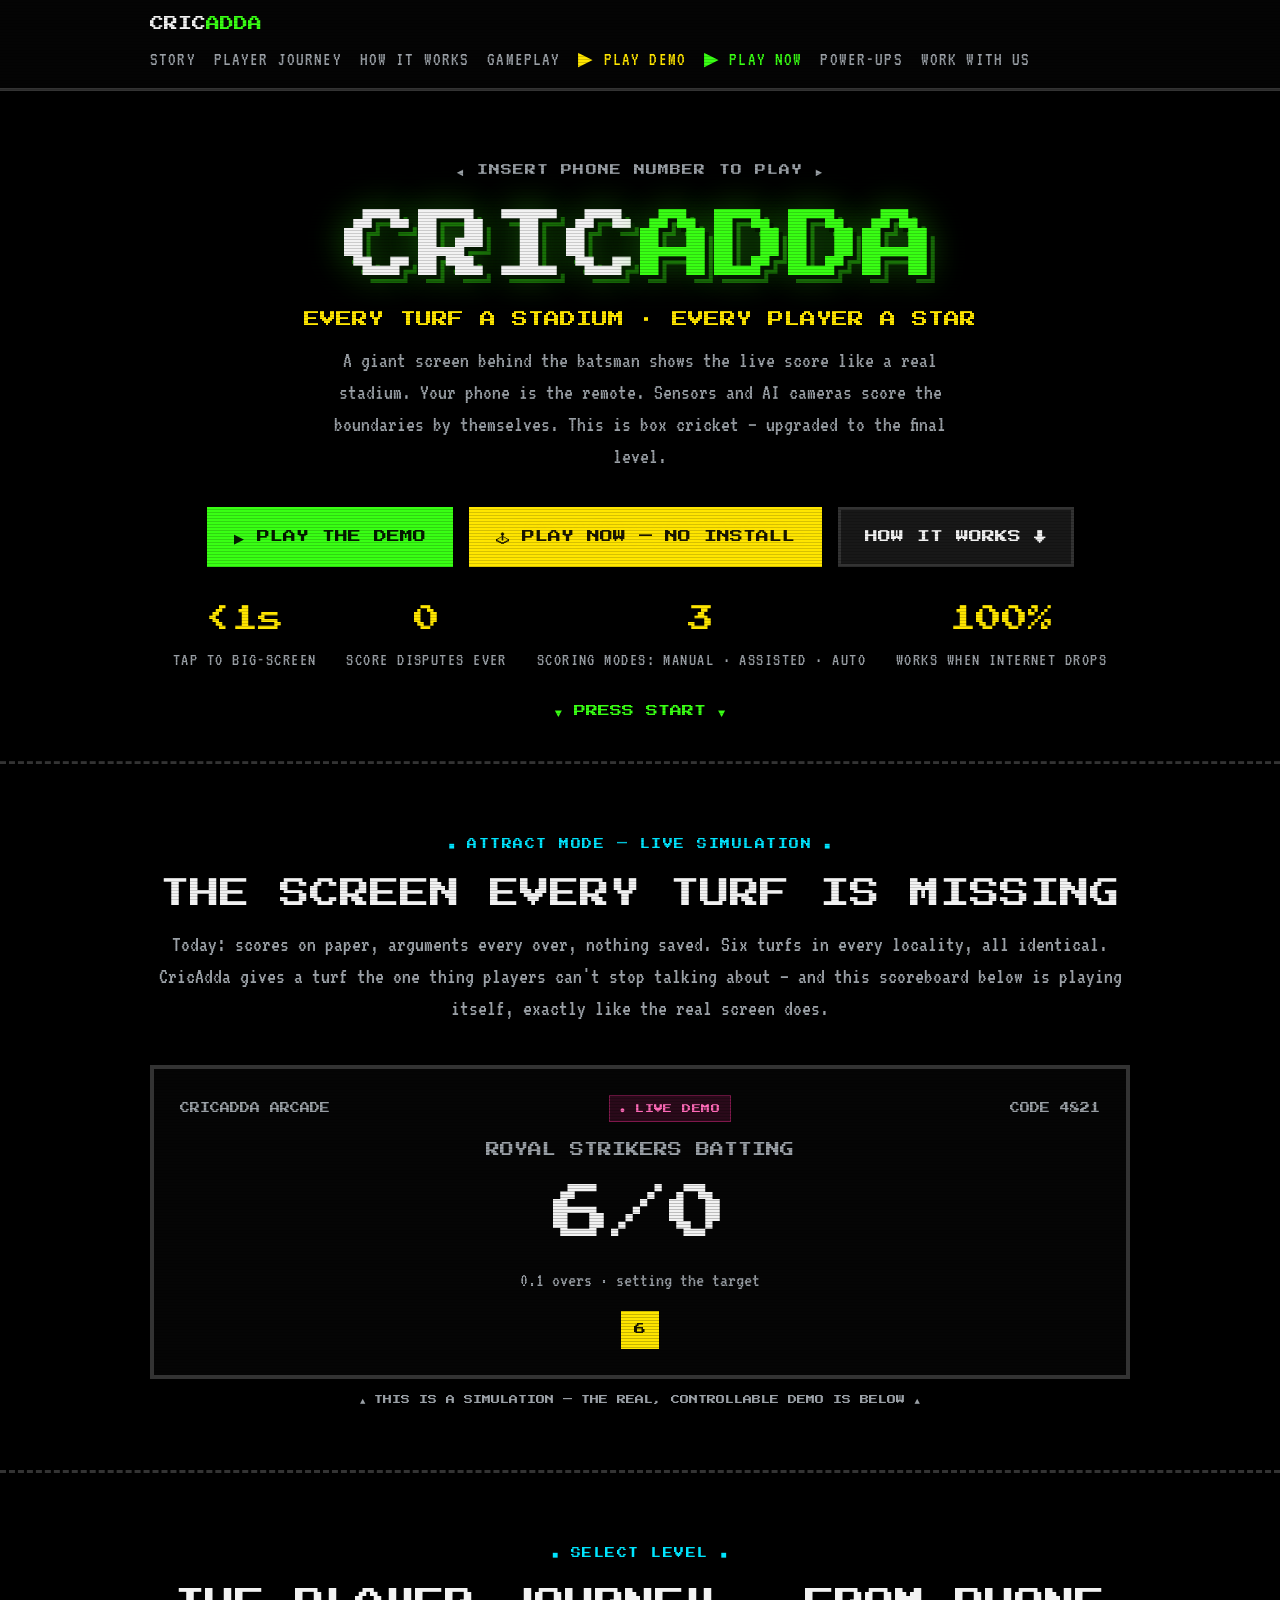
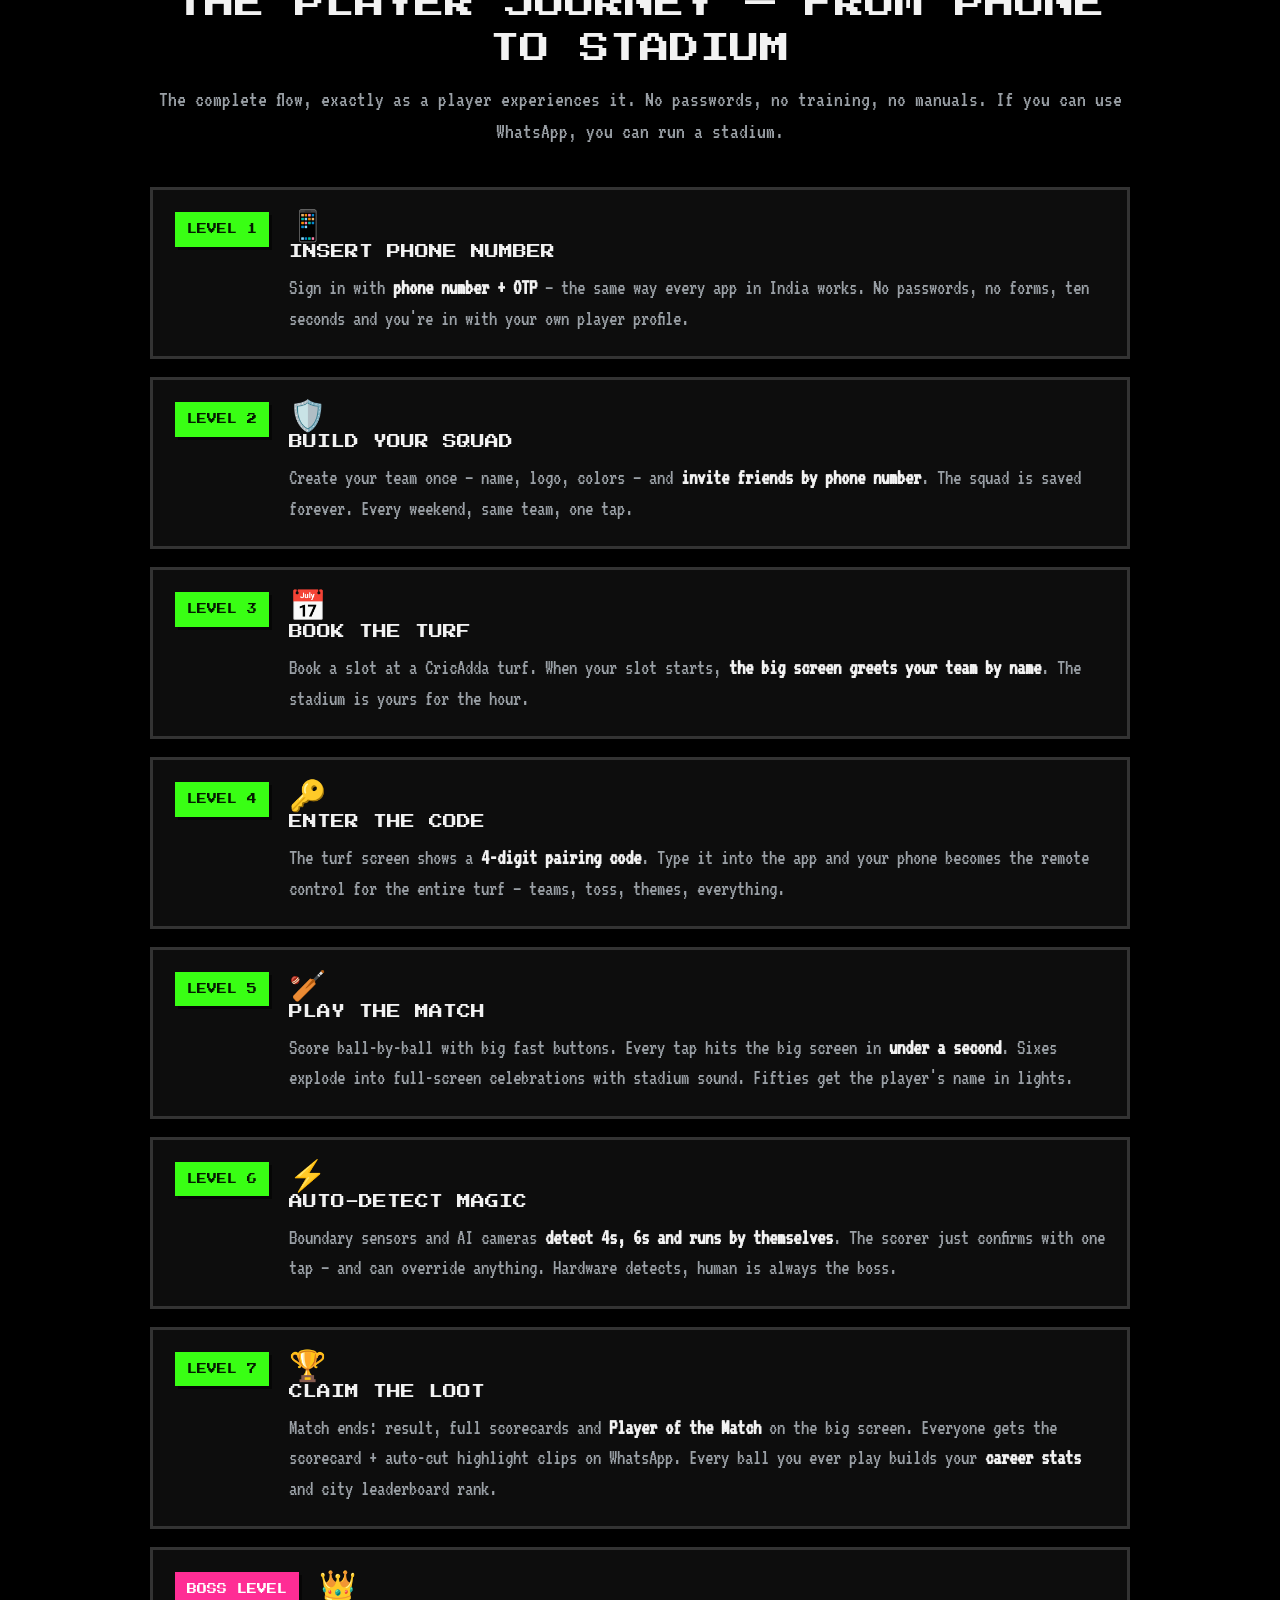
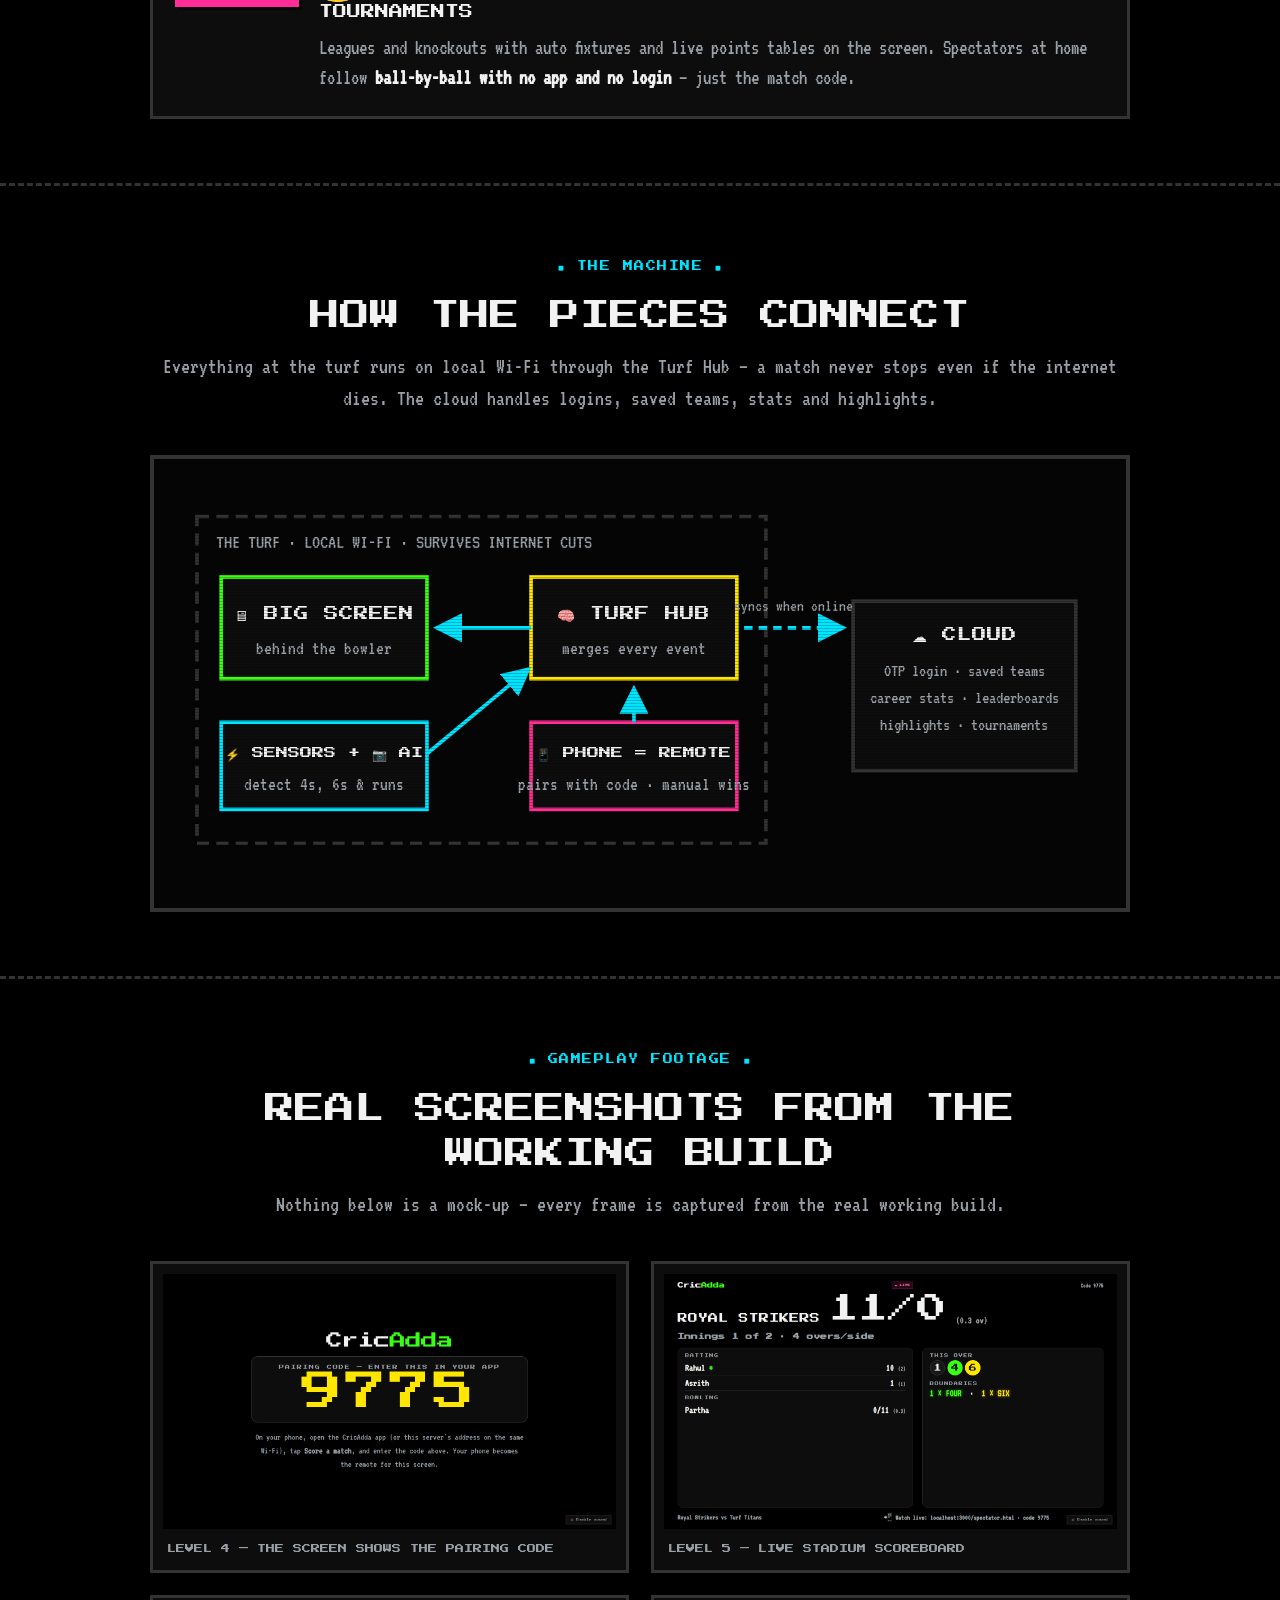
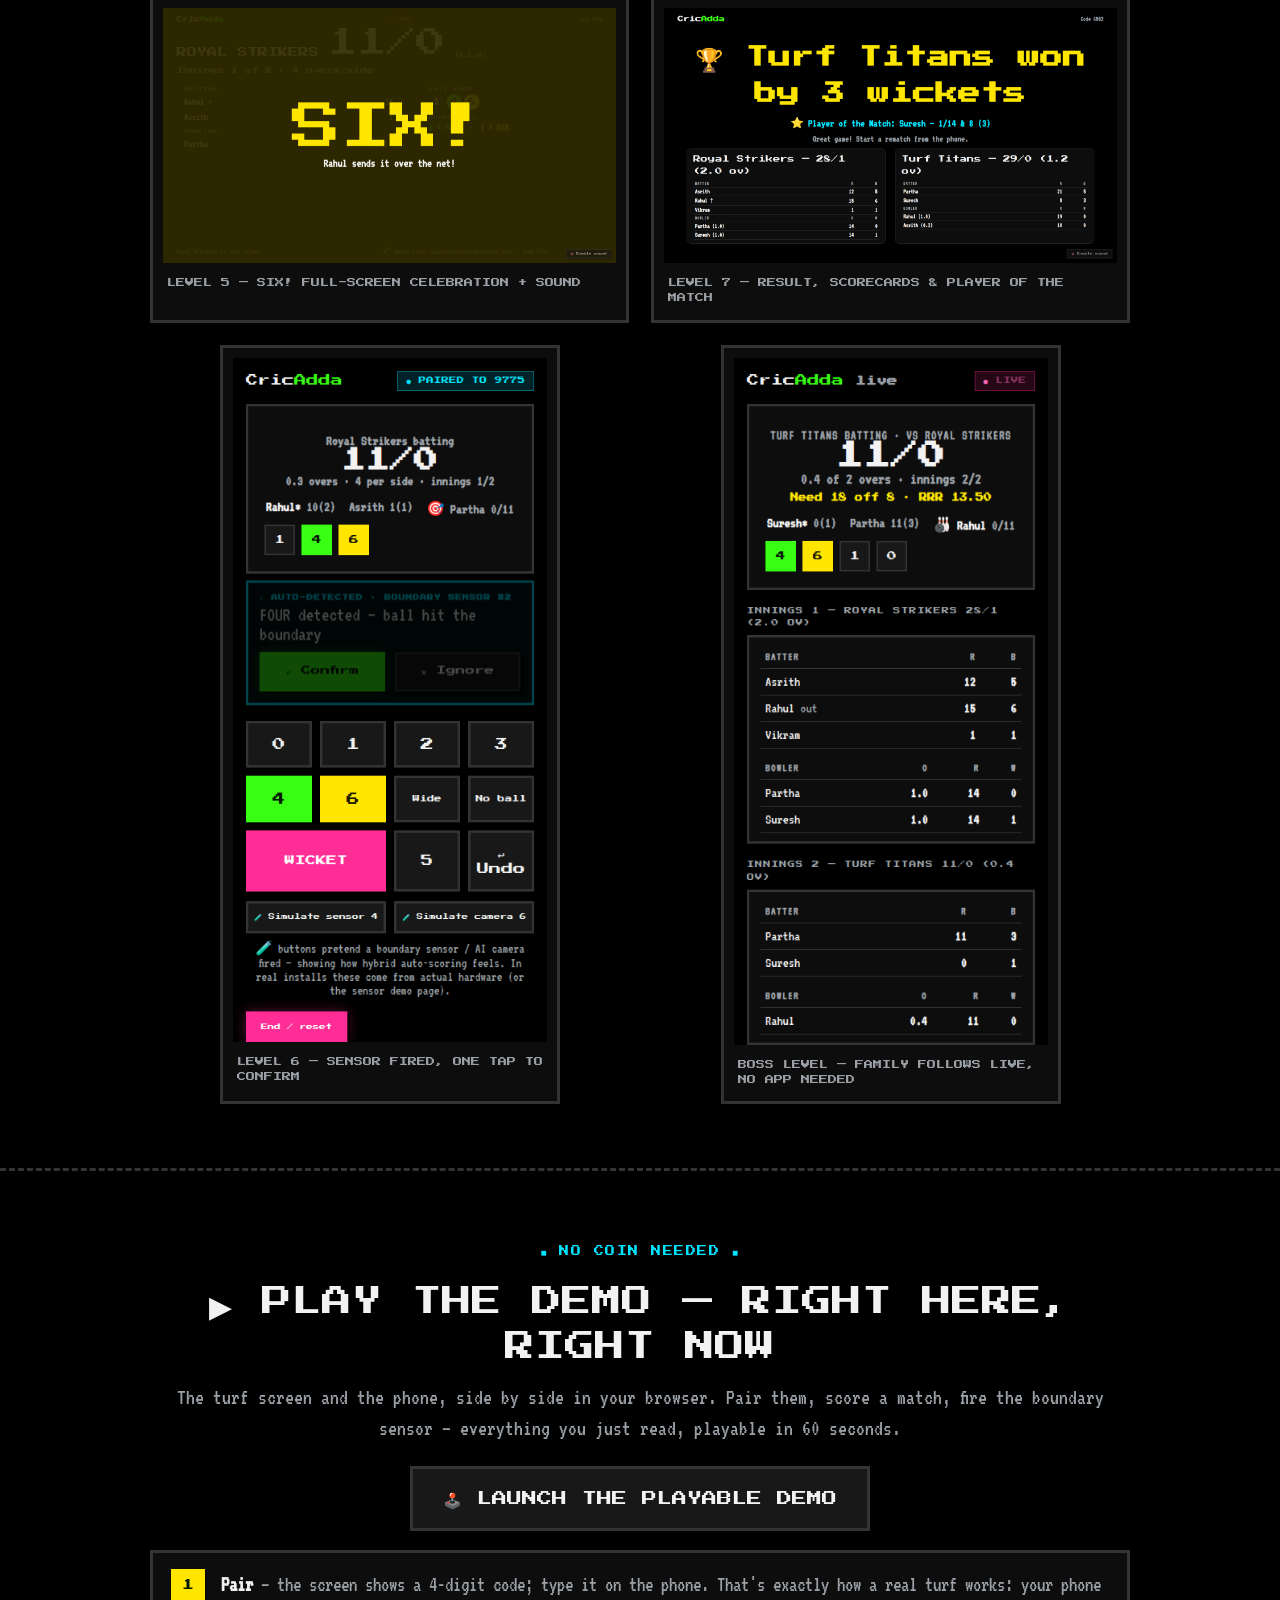
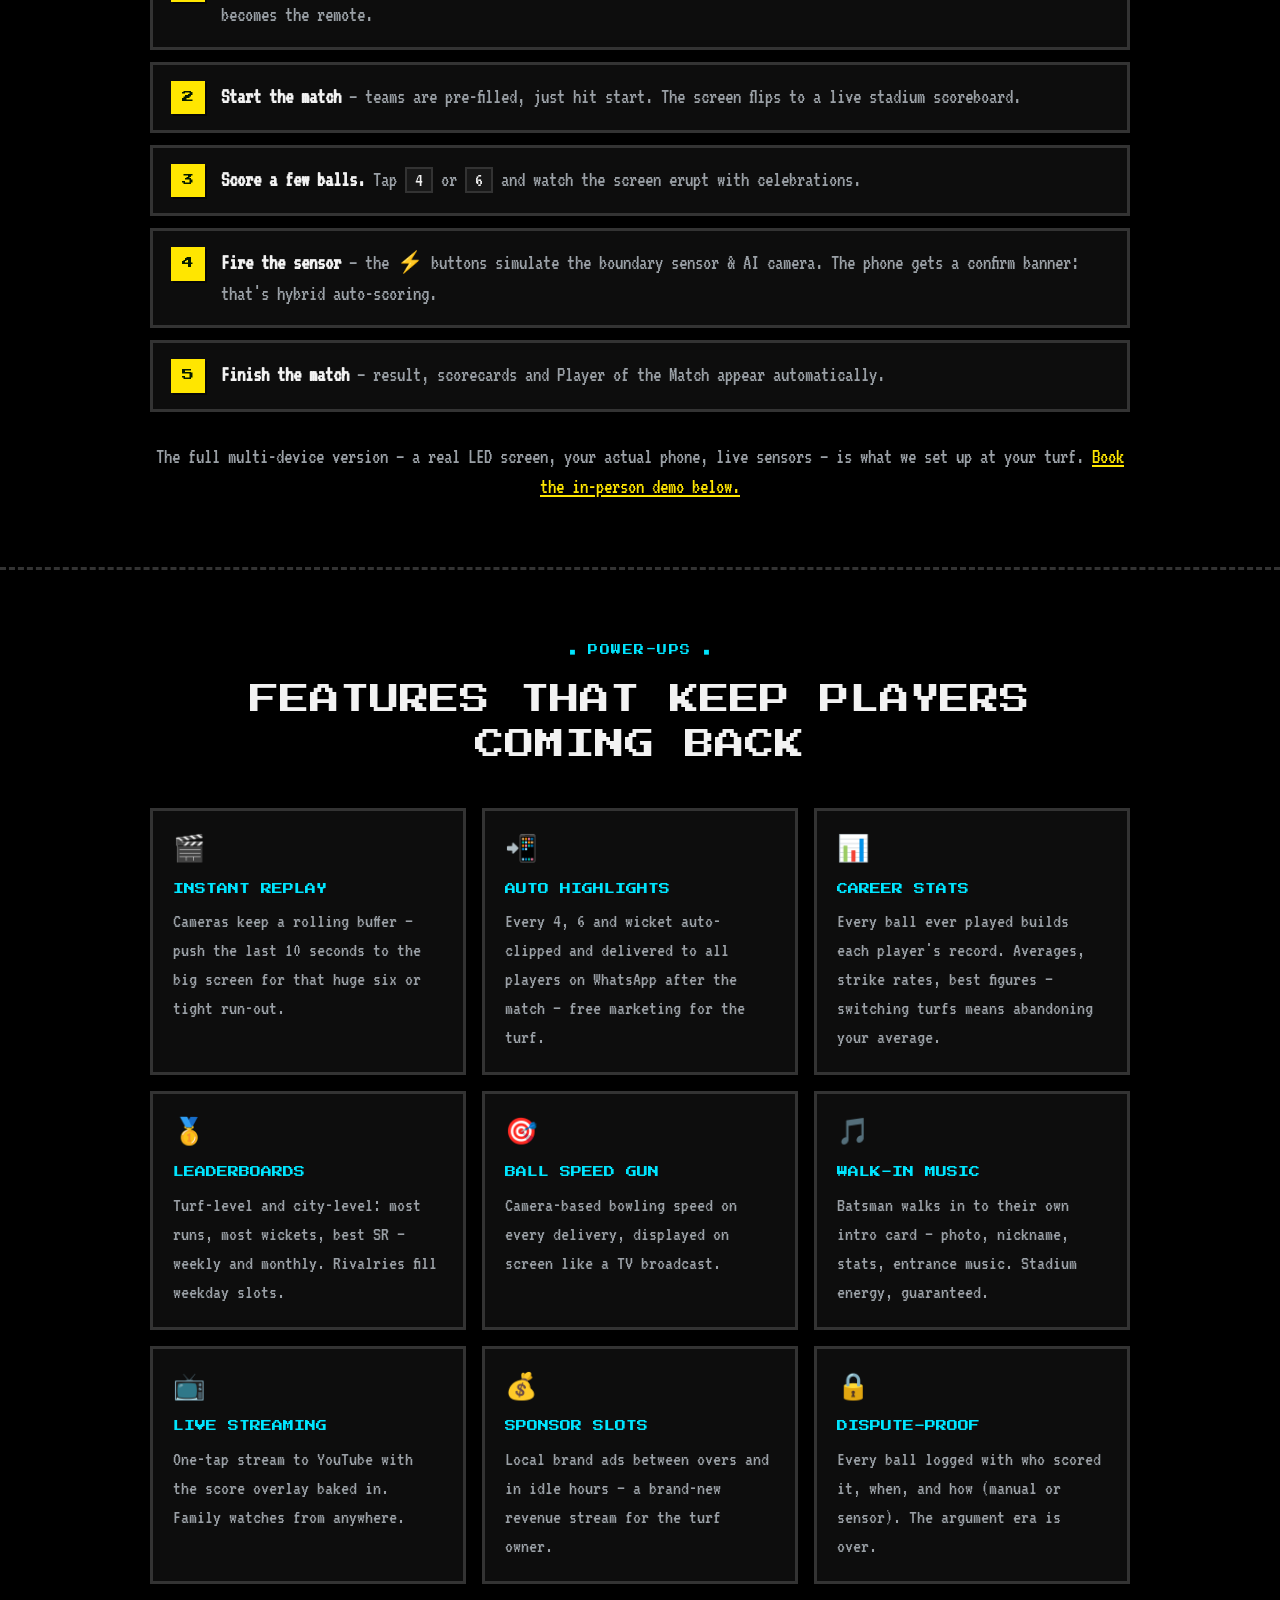
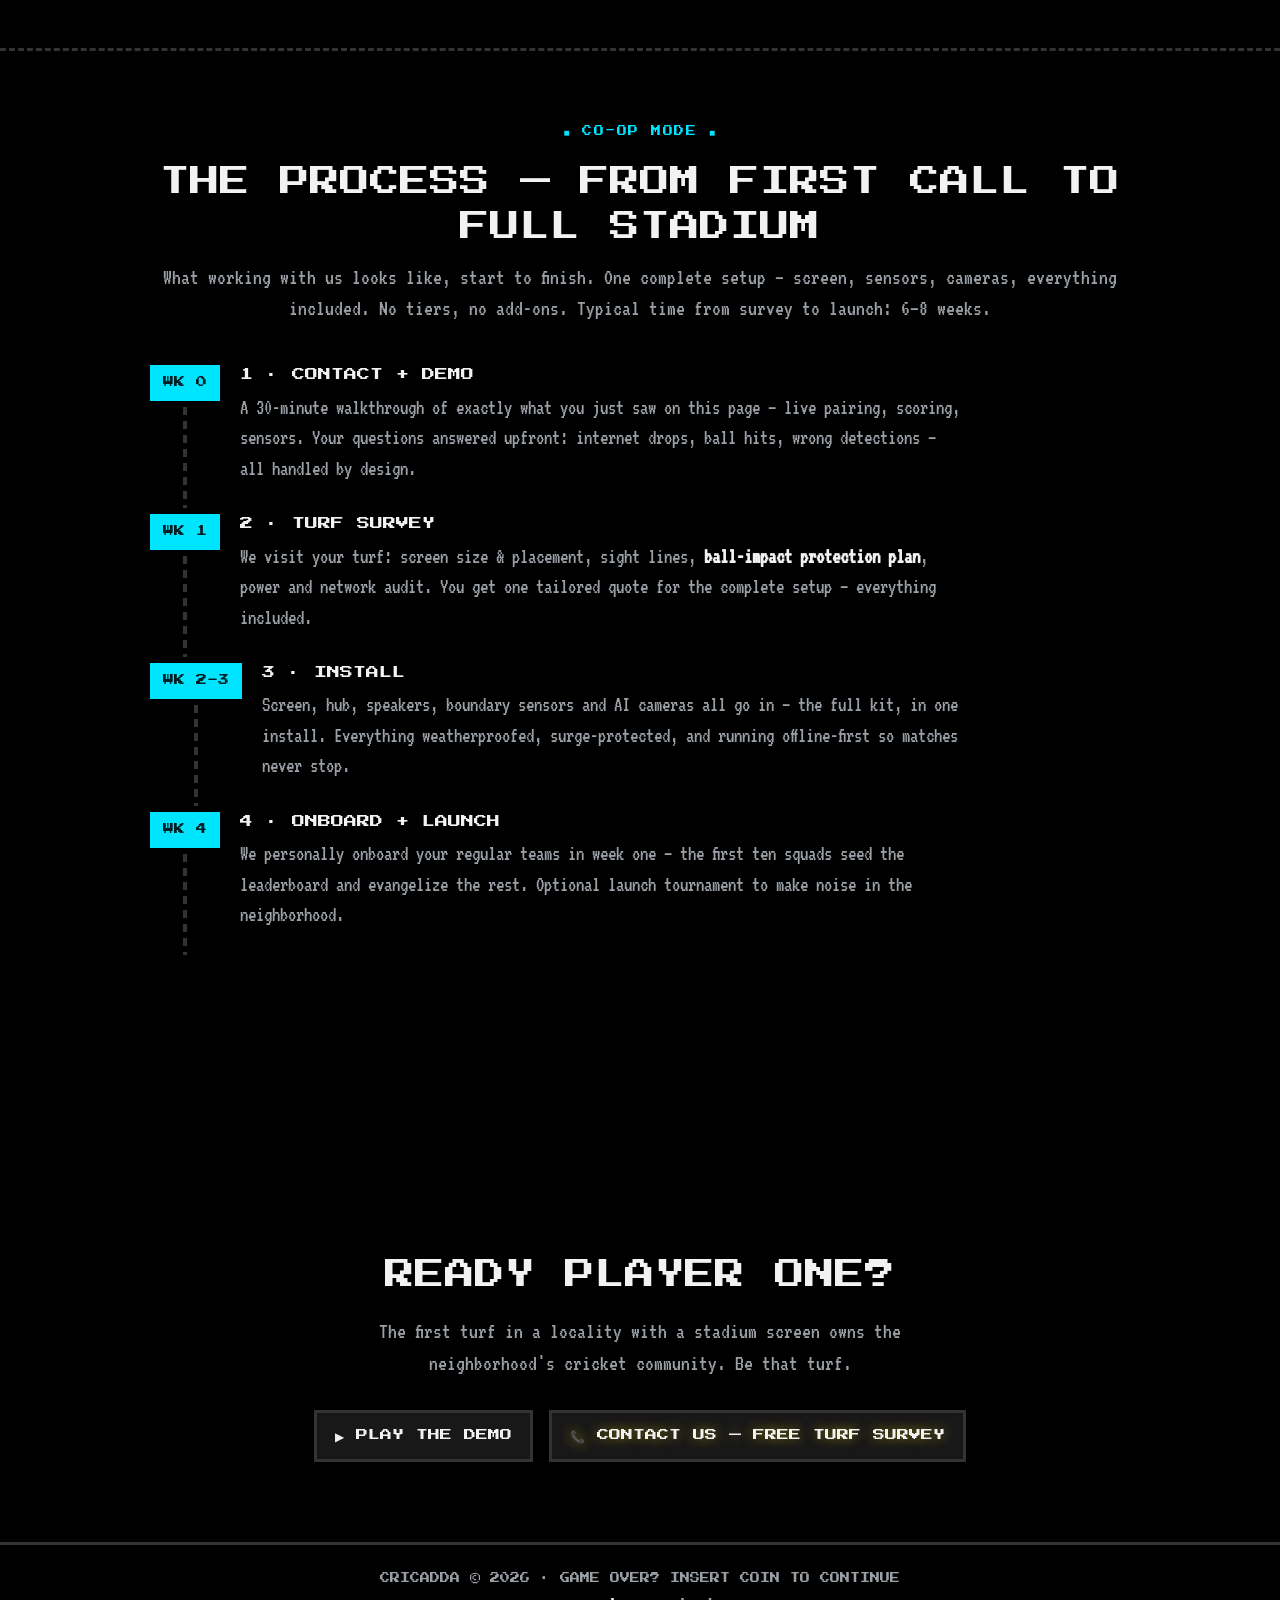
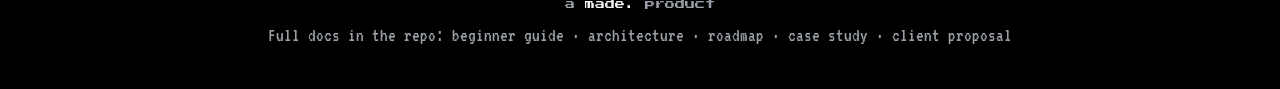
==== commit b4d54242: "Final polish: micro-interactions, animations, transitions, SEO wrap-up - View Transitions: smooth sc" ====
--- a/website/index.html
+++ b/website/index.html
@@ -64,6 +64,24 @@
       "sport": "Cricket",
       "description": "Box-cricket turf with stadium-style live scoreboard, phone-controlled scoring, instant celebrations, and automatic boundary detection."
     }
+  ]
+}
+</script>
+<link rel="preload" href="/fonts/press-start-2p.woff2" as="font" type="font/woff2" crossorigin>
+<link rel="preload" href="/fonts/vt323.woff2" as="font" type="font/woff2" crossorigin>
+<script type="application/ld+json">
+{
+  "@context": "https://schema.org",
+  "@type": "FAQPage",
+  "mainEntity": [
+    { "@type": "Question", "name": "What is CricAdda?",
+      "acceptedAnswer": { "@type": "Answer", "text": "CricAdda turns a box-cricket turf into a stadium: a big LED screen shows live scores, your phone is the remote, and sensors with AI cameras detect fours, sixes and runs automatically." } },
+    { "@type": "Question", "name": "Does CricAdda need internet at the turf?",
+      "acceptedAnswer": { "@type": "Answer", "text": "No. Everything at the turf runs on local Wi-Fi through the Turf Hub — a match never stops if the internet drops. The cloud syncs stats and highlights when a connection is available." } },
+    { "@type": "Question", "name": "How does automatic scoring work?",
+      "acceptedAnswer": { "@type": "Answer", "text": "Boundary sensors detect fours, an overhead AI camera detects sixes and runs. Detections appear on the scorer's phone as one-tap confirmations, and manual scoring always overrides the sensors." } },
+    { "@type": "Question", "name": "Can I try CricAdda without visiting a turf?",
+      "acceptedAnswer": { "@type": "Answer", "text": "Yes — the demo runs entirely in your browser: pair the turf screen with the phone using a code, score a match and fire the boundary sensor, all on one page." } }
   ]
 }
 </script>
@@ -406,12 +424,12 @@
       <p>Nothing below is a mock-up — every frame is captured from the real working build.</p>
     </div>
     <div class="shots">
-      <figure class="shot"><img src="img/screen-pairing.png" alt="Turf screen showing pairing code"><figcaption>LEVEL 4 — THE SCREEN SHOWS THE PAIRING CODE</figcaption></figure>
-      <figure class="shot"><img src="img/screen-live.png" alt="Live scoreboard"><figcaption>LEVEL 5 — LIVE STADIUM SCOREBOARD</figcaption></figure>
-      <figure class="shot"><img src="img/screen-six.png" alt="Six celebration"><figcaption>LEVEL 5 — SIX! FULL-SCREEN CELEBRATION + SOUND</figcaption></figure>
-      <figure class="shot"><img src="img/screen-result.png" alt="Result with scorecards"><figcaption>LEVEL 7 — RESULT, SCORECARDS &amp; PLAYER OF THE MATCH</figcaption></figure>
-      <figure class="shot tall"><img src="img/phone-autodetect.png" alt="Auto-detect confirmation on phone"><figcaption>LEVEL 6 — SENSOR FIRED, ONE TAP TO CONFIRM</figcaption></figure>
-      <figure class="shot tall"><img src="img/spectator-live.png" alt="Spectator live view"><figcaption>BOSS LEVEL — FAMILY FOLLOWS LIVE, NO APP NEEDED</figcaption></figure>
+      <figure class="shot"><img loading="lazy" decoding="async" src="img/screen-pairing.png" alt="Turf screen showing pairing code"><figcaption>LEVEL 4 — THE SCREEN SHOWS THE PAIRING CODE</figcaption></figure>
+      <figure class="shot"><img loading="lazy" decoding="async" src="img/screen-live.png" alt="Live scoreboard"><figcaption>LEVEL 5 — LIVE STADIUM SCOREBOARD</figcaption></figure>
+      <figure class="shot"><img loading="lazy" decoding="async" src="img/screen-six.png" alt="Six celebration"><figcaption>LEVEL 5 — SIX! FULL-SCREEN CELEBRATION + SOUND</figcaption></figure>
+      <figure class="shot"><img loading="lazy" decoding="async" src="img/screen-result.png" alt="Result with scorecards"><figcaption>LEVEL 7 — RESULT, SCORECARDS &amp; PLAYER OF THE MATCH</figcaption></figure>
+      <figure class="shot tall"><img loading="lazy" decoding="async" src="img/phone-autodetect.png" alt="Auto-detect confirmation on phone"><figcaption>LEVEL 6 — SENSOR FIRED, ONE TAP TO CONFIRM</figcaption></figure>
+      <figure class="shot tall"><img loading="lazy" decoding="async" src="img/spectator-live.png" alt="Spectator live view"><figcaption>BOSS LEVEL — FAMILY FOLLOWS LIVE, NO APP NEEDED</figcaption></figure>
     </div>
   </div>
 </section>
@@ -550,5 +568,15 @@
   setInterval(tick, 1400);
 })();
 </script>
+<script>
+(() => {
+  const els = document.querySelectorAll('.level, .pu, .shot, .steps60 li, .q-step, .cab, .sec-head, .hs');
+  els.forEach((el, i) => { el.classList.add('reveal'); el.style.transitionDelay = (i % 6) * 45 + 'ms'; });
+  const io = new IntersectionObserver((entries) => entries.forEach((e) => {
+    if (e.isIntersecting) { e.target.classList.add('in'); io.unobserve(e.target); }
+  }), { threshold: 0.12, rootMargin: '0px 0px -6% 0px' });
+  els.forEach((el) => io.observe(el));
+})();
+</script>
 </body>
 </html>
--- a/website/style.css
+++ b/website/style.css
@@ -124,3 +124,18 @@
 button.danger { box-shadow: 3px 3px 0 rgba(0,0,0,0.55), 0 0 16px rgba(255,45,149,0.35); }
 .gold { text-shadow: 0 0 12px rgba(255,230,0,0.5); }
 .green { text-shadow: 0 0 12px rgba(57,255,20,0.5); }
+
+/* ---------- motion & micro-interactions ---------- */
+@view-transition { navigation: auto; }         /* smooth cross-page transitions (progressive) */
+::view-transition-old(root), ::view-transition-new(root) { animation-duration: 0.22s; }
+
+.reveal { opacity: 0; transform: translateY(22px); transition: opacity 0.5s ease, transform 0.5s ease; }
+.reveal.in { opacity: 1; transform: none; }
+
+button:hover, .btn:hover { border-color: var(--green); }
+.ball-chip { animation: chipin 0.18s ease; }
+@keyframes chipin { from { transform: scale(0.4); } to { transform: scale(1); } }
+
+@media (prefers-reduced-motion: reduce) {
+  *, *::before, *::after { animation-duration: 0.01ms !important; animation-iteration-count: 1 !important; transition-duration: 0.01ms !important; }
+}
